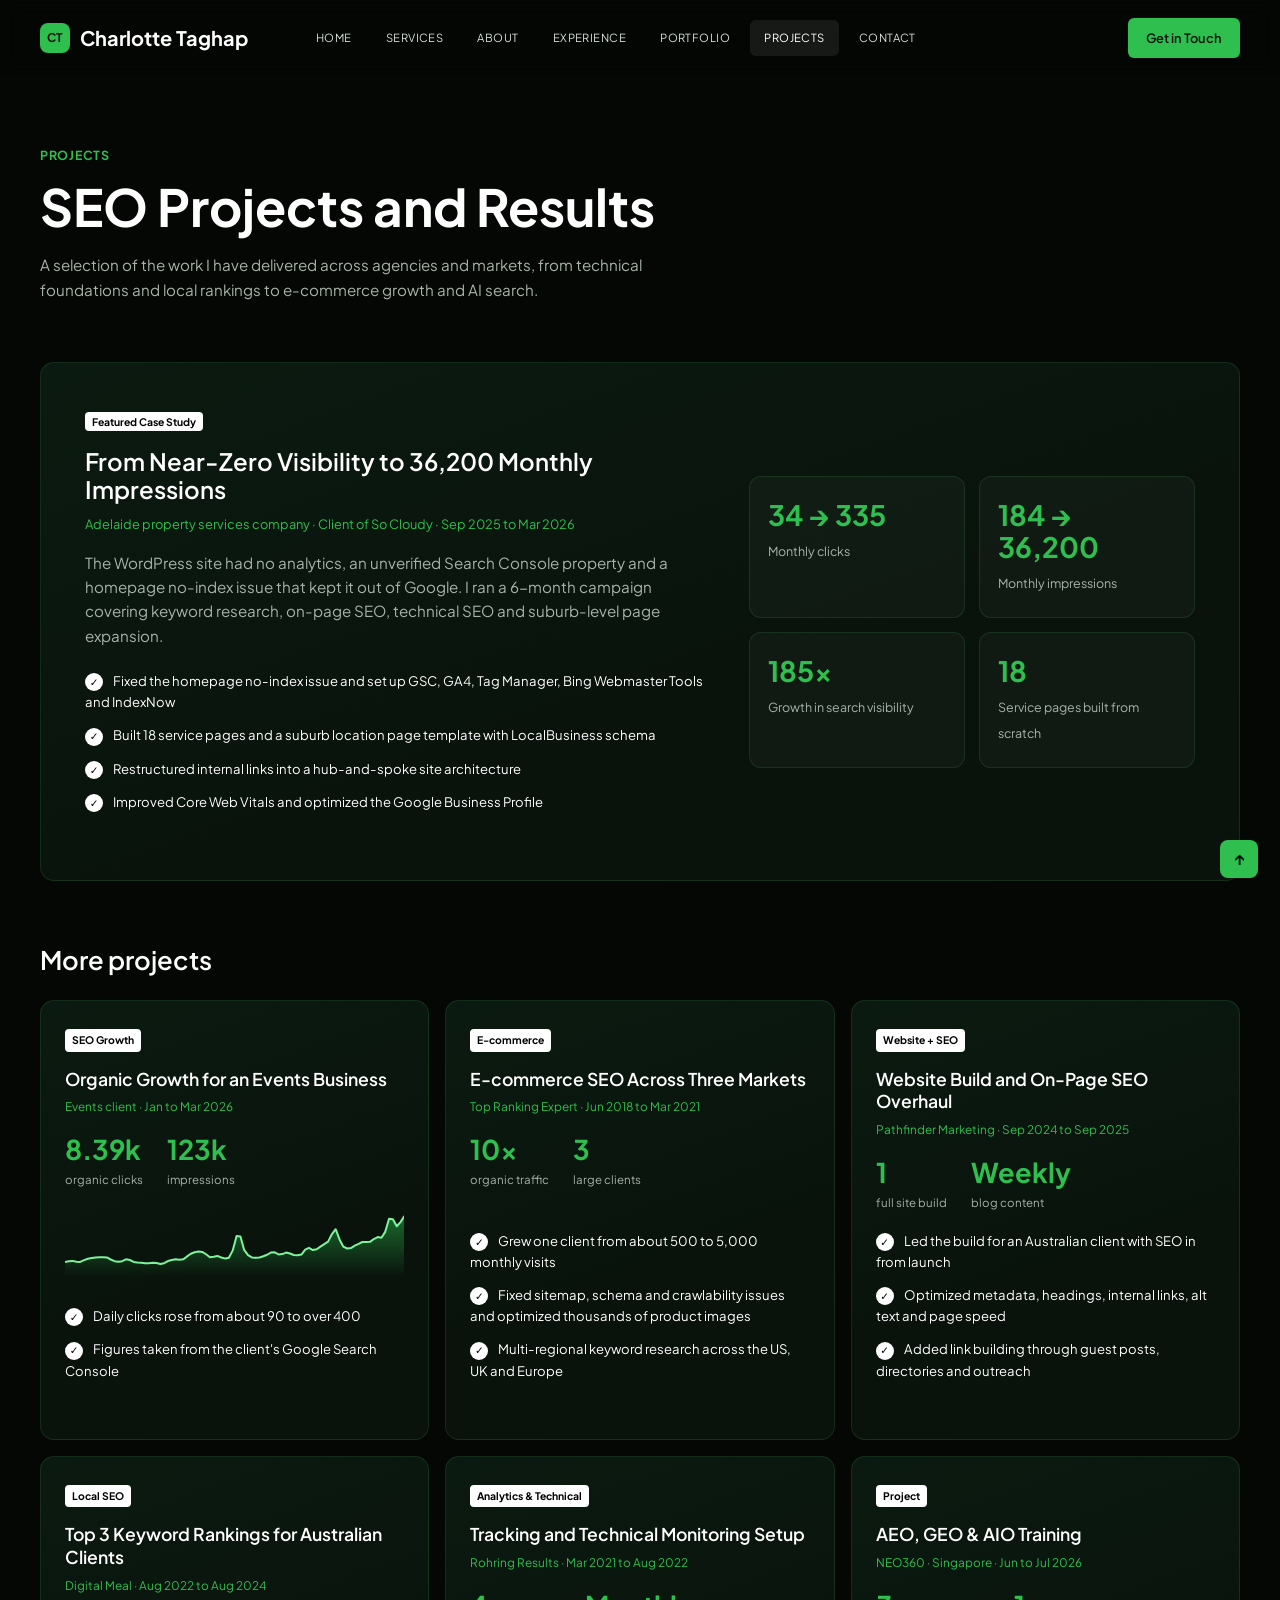
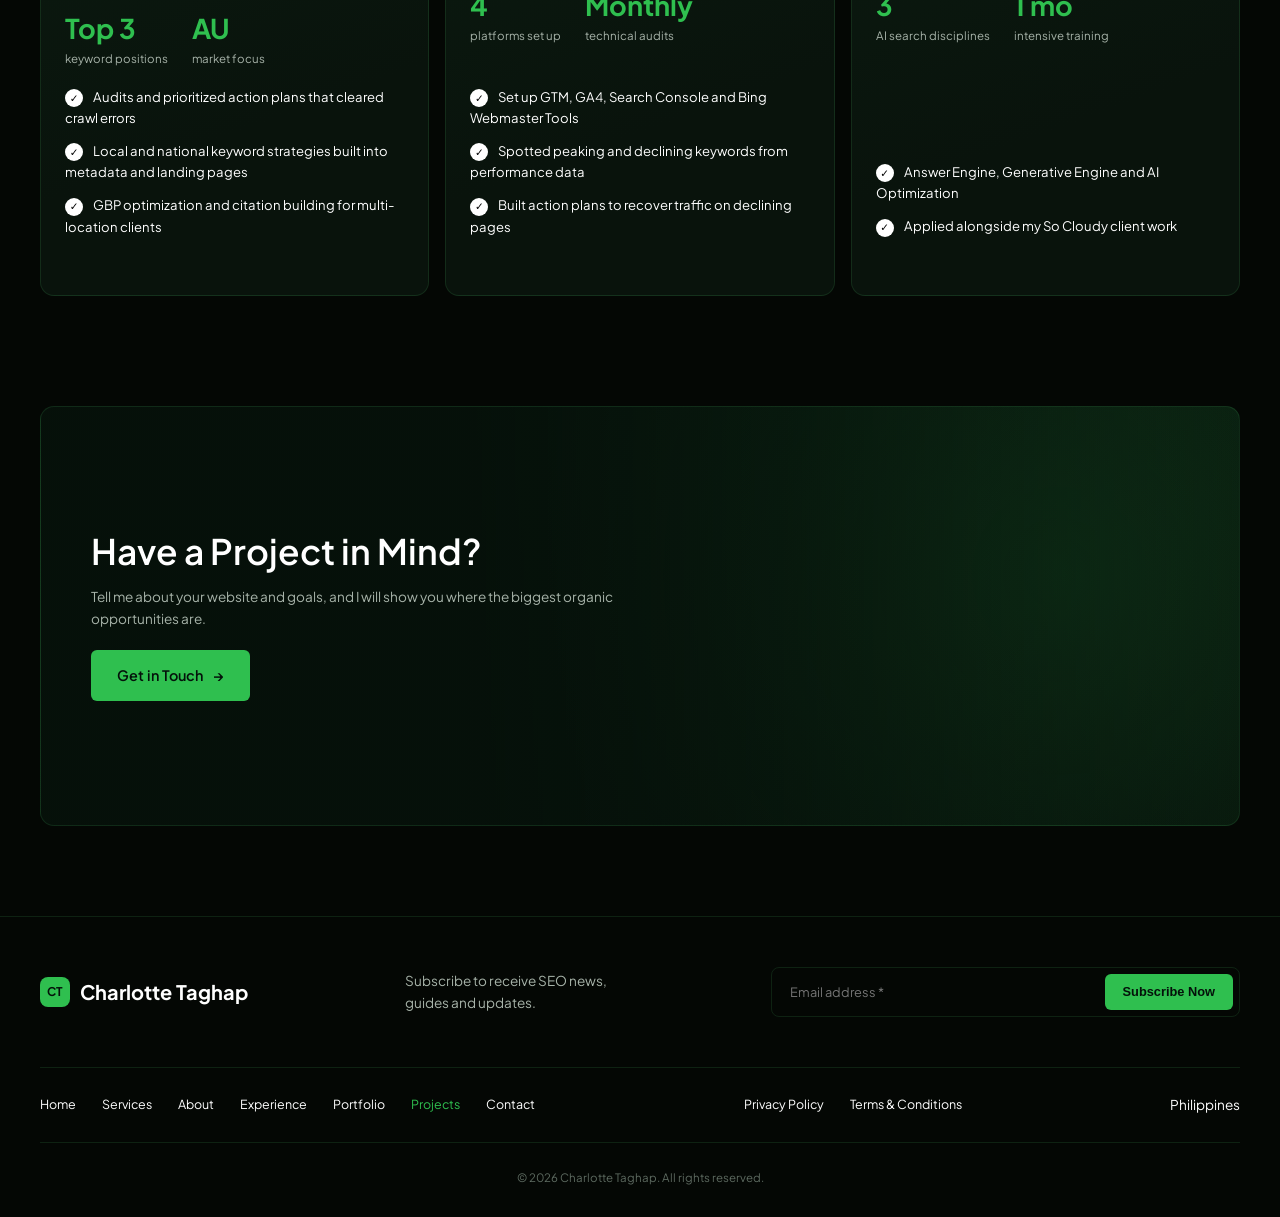
==== project/index.html @ ea3525e8 "Add Projects page and link it in the menu and footer Co-Authored-By: Claude Sonnet 5.5 <noreply@anth" ====
<!DOCTYPE html>
<html lang="en">
<head>
  <meta charset="UTF-8">
  <meta name="viewport" content="width=device-width, initial-scale=1">
  <title>Projects | Charlotte Taghap, Senior SEO Specialist</title>
  <meta name="description" content="SEO projects and results by Charlotte Taghap: organic growth, e-commerce SEO, local SEO, website builds and AI search optimization.">
  <link rel="preconnect" href="https://fonts.googleapis.com">
  <link rel="preconnect" href="https://fonts.gstatic.com" crossorigin>
  <link href="https://fonts.googleapis.com/css2?family=Plus+Jakarta+Sans:wght@400;500;600;700;800&display=swap" rel="stylesheet">
  <link rel="stylesheet" href="../style.css">
</head>
<body id="top">

  <!-- NAV -->
  <header class="nav">
    <div class="container nav__inner">
      <a href="../" class="logo"><span class="logo__mark">CT</span> Charlotte Taghap</a>
      <nav class="nav__links" id="navLinks">
        <a href="../">Home</a>
        <a href="../#services">Services</a>
        <a href="../#about">About</a>
        <a href="../#projects">Experience</a>
        <a href="../#portfolio">Portfolio</a>
        <a href="./" class="active">Projects</a>
        <a href="../#contact">Contact</a>
      </nav>
      <a href="mailto:charlottetaghap@gmail.com" class="btn btn--sm">Get in Touch</a>
      <button class="nav__toggle" id="navToggle" aria-label="Toggle menu">&#9776;</button>
    </div>
  </header>

  <main>
    <section class="page-hero">
      <div class="container">
        <span class="exp__eyebrow">Projects</span>
        <h1>SEO Projects and Results</h1>
        <p class="muted page-hero__intro">A selection of the work I have delivered across agencies and markets, from technical foundations and local rankings to e-commerce growth and AI search.</p>
      </div>
    </section>

    <section class="projects-page">
      <div class="container">
        <article class="card case">
          <div class="case__body">
            <span class="tag">Featured Case Study</span>
            <h3>From Near-Zero Visibility to 36,200 Monthly Impressions</h3>
            <p class="case__meta">Adelaide property services company &middot; Client of So Cloudy &middot; Sep 2025 to Mar 2026</p>
            <p class="muted">The WordPress site had no analytics, an unverified Search Console property and a homepage no-index issue that kept it out of Google. I ran a 6-month campaign covering keyword research, on-page SEO, technical SEO and suburb-level page expansion.</p>
            <ul class="checks">
              <li>Fixed the homepage no-index issue and set up GSC, GA4, Tag Manager, Bing Webmaster Tools and IndexNow</li>
              <li>Built 18 service pages and a suburb location page template with LocalBusiness schema</li>
              <li>Restructured internal links into a hub-and-spoke site architecture</li>
              <li>Improved Core Web Vitals and optimized the Google Business Profile</li>
            </ul>
          </div>
          <div class="case__stats">
            <div class="case__stat"><strong>34 &rarr; 335</strong><span>Monthly clicks</span></div>
            <div class="case__stat"><strong>184 &rarr; 36,200</strong><span>Monthly impressions</span></div>
            <div class="case__stat"><strong>185&times;</strong><span>Growth in search visibility</span></div>
            <div class="case__stat"><strong>18</strong><span>Service pages built from scratch</span></div>
          </div>
        </article>

        <h2 class="projects-page__h">More projects</h2>
        <div class="proj-grid">
          <article class="card proj">
            <span class="tag">SEO Growth</span>
            <h3>Organic Growth for an Events Business</h3>
            <p class="proj__meta">Events client &middot; Jan to Mar 2026</p>
            <div class="proj__metrics"><div><strong>8.39k</strong><span>organic clicks</span></div><div><strong>123k</strong><span>impressions</span></div></div>
            <svg class="proj__spark" viewBox="0 0 300 100" preserveAspectRatio="none" role="img" aria-label="Organic clicks trending up from about 90 to over 400 a day">
              <defs><linearGradient id="pFill" x1="0" y1="0" x2="0" y2="1"><stop offset="0" stop-color="#2fbf4f" stop-opacity="0.5"/><stop offset="1" stop-color="#2fbf4f" stop-opacity="0"/></linearGradient></defs>
              <polygon points="0,100 0.0,78.5 3.4,77.4 6.7,77.0 10.1,78.3 13.5,78.5 16.9,75.9 20.2,73.9 23.6,73.0 27.0,72.1 30.3,71.7 33.7,71.7 37.1,72.1 40.4,75.0 43.8,77.4 47.2,78.3 50.6,77.4 53.9,74.8 57.3,75.7 60.7,78.5 64.0,79.2 67.4,79.6 70.8,80.5 74.2,80.5 77.5,79.6 80.9,79.9 84.3,81.4 87.6,80.3 91.0,77.2 94.4,75.7 97.8,74.8 101.1,75.2 104.5,74.8 107.9,70.6 111.2,66.8 114.6,64.6 118.0,63.7 121.3,64.2 124.7,67.5 128.1,71.7 131.5,71.2 134.8,69.9 138.2,72.1 141.6,73.7 144.9,72.4 148.3,62.0 151.7,41.4 155.1,42.1 158.4,61.3 161.8,68.8 165.2,72.1 168.5,72.6 171.9,72.1 175.3,70.4 178.7,68.2 182.0,65.1 185.4,64.8 188.8,67.7 192.1,67.3 195.5,65.1 198.9,66.4 202.2,68.6 205.6,69.0 209.0,67.9 212.4,60.9 215.7,58.4 219.1,61.5 222.5,60.4 225.8,56.7 229.2,53.1 232.6,49.4 236.0,38.6 239.3,31.7 242.7,46.3 246.1,56.7 249.4,59.3 252.8,58.7 256.2,55.3 259.6,52.7 262.9,50.0 266.3,50.0 269.7,49.8 273.0,45.8 276.4,43.0 279.8,43.9 283.1,35.5 286.5,16.9 289.9,17.4 293.3,27.5 296.6,21.6 300.0,12.9 300,100" fill="url(#pFill)"/><polyline points="0.0,78.5 3.4,77.4 6.7,77.0 10.1,78.3 13.5,78.5 16.9,75.9 20.2,73.9 23.6,73.0 27.0,72.1 30.3,71.7 33.7,71.7 37.1,72.1 40.4,75.0 43.8,77.4 47.2,78.3 50.6,77.4 53.9,74.8 57.3,75.7 60.7,78.5 64.0,79.2 67.4,79.6 70.8,80.5 74.2,80.5 77.5,79.6 80.9,79.9 84.3,81.4 87.6,80.3 91.0,77.2 94.4,75.7 97.8,74.8 101.1,75.2 104.5,74.8 107.9,70.6 111.2,66.8 114.6,64.6 118.0,63.7 121.3,64.2 124.7,67.5 128.1,71.7 131.5,71.2 134.8,69.9 138.2,72.1 141.6,73.7 144.9,72.4 148.3,62.0 151.7,41.4 155.1,42.1 158.4,61.3 161.8,68.8 165.2,72.1 168.5,72.6 171.9,72.1 175.3,70.4 178.7,68.2 182.0,65.1 185.4,64.8 188.8,67.7 192.1,67.3 195.5,65.1 198.9,66.4 202.2,68.6 205.6,69.0 209.0,67.9 212.4,60.9 215.7,58.4 219.1,61.5 222.5,60.4 225.8,56.7 229.2,53.1 232.6,49.4 236.0,38.6 239.3,31.7 242.7,46.3 246.1,56.7 249.4,59.3 252.8,58.7 256.2,55.3 259.6,52.7 262.9,50.0 266.3,50.0 269.7,49.8 273.0,45.8 276.4,43.0 279.8,43.9 283.1,35.5 286.5,16.9 289.9,17.4 293.3,27.5 296.6,21.6 300.0,12.9" fill="none" stroke="#7CF29A" stroke-width="2" stroke-linejoin="round" vector-effect="non-scaling-stroke"/>
            </svg>
            <ul class="checks"><li>Daily clicks rose from about 90 to over 400</li><li>Figures taken from the client's Google Search Console</li></ul>
          </article>
          <article class="card proj">
            <span class="tag">E-commerce</span>
            <h3>E-commerce SEO Across Three Markets</h3>
            <p class="proj__meta">Top Ranking Expert &middot; Jun 2018 to Mar 2021</p>
            <div class="proj__metrics"><div><strong>10x</strong><span>organic traffic</span></div><div><strong>3</strong><span>large clients</span></div></div>
            
            <ul class="checks"><li>Grew one client from about 500 to 5,000 monthly visits</li><li>Fixed sitemap, schema and crawlability issues and optimized thousands of product images</li><li>Multi-regional keyword research across the US, UK and Europe</li></ul>
          </article>
          <article class="card proj">
            <span class="tag">Website + SEO</span>
            <h3>Website Build and On-Page SEO Overhaul</h3>
            <p class="proj__meta">Pathfinder Marketing &middot; Sep 2024 to Sep 2025</p>
            <div class="proj__metrics"><div><strong>1</strong><span>full site build</span></div><div><strong>Weekly</strong><span>blog content</span></div></div>
            
            <ul class="checks"><li>Led the build for an Australian client with SEO in from launch</li><li>Optimized metadata, headings, internal links, alt text and page speed</li><li>Added link building through guest posts, directories and outreach</li></ul>
          </article>
          <article class="card proj">
            <span class="tag">Local SEO</span>
            <h3>Top 3 Keyword Rankings for Australian Clients</h3>
            <p class="proj__meta">Digital Meal &middot; Aug 2022 to Aug 2024</p>
            <div class="proj__metrics"><div><strong>Top 3</strong><span>keyword positions</span></div><div><strong>AU</strong><span>market focus</span></div></div>
            
            <ul class="checks"><li>Audits and prioritized action plans that cleared crawl errors</li><li>Local and national keyword strategies built into metadata and landing pages</li><li>GBP optimization and citation building for multi-location clients</li></ul>
          </article>
          <article class="card proj">
            <span class="tag">Analytics &amp; Technical</span>
            <h3>Tracking and Technical Monitoring Setup</h3>
            <p class="proj__meta">Rohring Results &middot; Mar 2021 to Aug 2022</p>
            <div class="proj__metrics"><div><strong>4</strong><span>platforms set up</span></div><div><strong>Monthly</strong><span>technical audits</span></div></div>
            
            <ul class="checks"><li>Set up GTM, GA4, Search Console and Bing Webmaster Tools</li><li>Spotted peaking and declining keywords from performance data</li><li>Built action plans to recover traffic on declining pages</li></ul>
          </article>
          <article class="card proj">
            <span class="tag">Project</span>
            <h3>AEO, GEO &amp; AIO Training</h3>
            <p class="proj__meta">NEO360 &middot; Singapore &middot; Jun to Jul 2026</p>
            <div class="proj__metrics"><div><strong>3</strong><span>AI search disciplines</span></div><div><strong>1 mo</strong><span>intensive training</span></div></div>
            
            <ul class="checks"><li>Answer Engine, Generative Engine and AI Optimization</li><li>Applied alongside my So Cloudy client work</li></ul>
          </article>
        </div>
      </div>
    </section>

    <section class="cta" id="contact">
      <div class="container">
        <div class="card cta__box">
          <div class="cta__text">
            <h2>Have a Project in Mind?</h2>
            <p>Tell me about your website and goals, and I will show you where the biggest organic opportunities are.</p>
            <a href="mailto:charlottetaghap@gmail.com" class="btn">Get in Touch <span>&rarr;</span></a>
          </div>
        </div>
      </div>
    </section>
  </main>

  <!-- FOOTER -->
  <footer class="footer">
    <div class="container">
      <div class="footer__top">
        <a href="../" class="logo"><span class="logo__mark">CT</span> Charlotte Taghap</a>
        <p class="muted small">Subscribe to receive SEO news, guides and updates.</p>
        <form class="subscribe" onsubmit="return false;">
          <input type="email" placeholder="Email address *" aria-label="Email address">
          <button class="btn btn--sm" type="submit">Subscribe Now</button>
        </form>
      </div>
      <div class="footer__mid">
        <nav>
          <a href="../">Home</a>
          <a href="../#services">Services</a>
          <a href="../#about">About</a>
          <a href="../#projects">Experience</a>
          <a href="../#portfolio">Portfolio</a>
          <a href="./" class="active">Projects</a>
          <a href="../#contact">Contact</a>
        </nav>
        <nav>
          <a href="#">Privacy Policy</a>
          <a href="#">Terms &amp; Conditions</a>
        </nav>
        <span class="small">Philippines</span>
      </div>
      <p class="copy">&copy; 2026 Charlotte Taghap. All rights reserved.</p>
    </div>
  </footer>

  <a href="#top" class="totop" aria-label="Back to top">&uarr;</a>

  <script>
    document.getElementById('navToggle').addEventListener('click', function () {
      document.getElementById('navLinks').classList.toggle('open');
    });
  </script>
</body>
</html>
---- style.css ----
/* ---------- Variables & Reset ---------- */
:root {
  --bg: #040704;
  --bg-2: #07100a;
  --card: #09130c;
  --border: rgba(80, 200, 110, 0.14);
  --green: #2fbf4f;
  --green-2: #1f8f3a;
  --text: #ffffff;
  --muted: #a7b3a9;
  --radius: 14px;
}

* { box-sizing: border-box; margin: 0; padding: 0; }
html { scroll-behavior: smooth; }
body {
  font-family: "Plus Jakarta Sans", system-ui, -apple-system, sans-serif;
  background: var(--bg);
  color: var(--text);
  line-height: 1.6;
  -webkit-font-smoothing: antialiased;
}
img { max-width: 100%; display: block; }
a { color: inherit; text-decoration: none; }
ul { list-style: none; }

.container { width: min(1200px, 100% - 48px); margin-inline: auto; }
.muted { color: var(--muted); font-size: 0.95rem; }
.small { font-size: 0.85rem; }

h1, h2, h3, h4 { line-height: 1.2; font-weight: 600; }
h1 { font-size: clamp(2.2rem, 5vw, 3.6rem); font-weight: 700; }
h2 { font-size: clamp(1.6rem, 3vw, 2.2rem); }

section { padding: 90px 0; }

/* ---------- Buttons & links ---------- */
.btn {
  display: inline-flex; align-items: center; gap: 10px;
  background: var(--green); color: #04110a;
  padding: 14px 26px; border-radius: 6px;
  font-weight: 600; font-size: 0.9rem;
  border: 0; cursor: pointer;
  transition: background 0.2s, transform 0.2s;
}
.btn:hover { background: #3fd562; transform: translateY(-2px); }
.btn--sm { padding: 10px 18px; font-size: 0.8rem; }
.link { font-size: 0.9rem; display: inline-flex; gap: 8px; }
.link:hover { color: var(--green); }
.more { color: var(--green); font-size: 0.8rem; font-weight: 500; display: inline-block; margin-top: 14px; }
.more:hover { text-decoration: underline; }

/* ---------- Cards ---------- */
.card {
  background: linear-gradient(160deg, #0b1a10 0%, var(--card) 60%);
  border: 1px solid var(--border);
  border-radius: var(--radius);
  position: relative;
  overflow: hidden;
}
.icon {
  width: 40px; height: 40px; border-radius: 50%;
  background: var(--green); color: #04110a;
  display: grid; place-items: center; font-size: 1rem;
  margin-bottom: 22px;
}

/* ---------- Nav ---------- */
.nav {
  position: sticky; top: 0; z-index: 50;
  background: rgba(4, 7, 4, 0.85);
  backdrop-filter: blur(10px);
}
.nav__inner { display: flex; align-items: center; justify-content: space-between; height: 76px; gap: 24px; }
.logo { display: flex; align-items: center; gap: 10px; font-weight: 700; font-size: 1.25rem; }
.logo__mark {
  background: var(--green); color: #04110a; width: 30px; height: 30px;
  display: grid; place-items: center; border-radius: 8px; font-size: 0.75rem; font-weight: 700;
}
.nav__links { display: flex; gap: 6px; margin-right: auto; margin-left: 30px; }
.nav__links a {
  font-size: 0.7rem; text-transform: uppercase; letter-spacing: 0.04em;
  padding: 9px 14px; border-radius: 6px; color: #d7ded8;
}
.nav__links a:hover, .nav__links a.active { background: rgba(255, 255, 255, 0.08); color: #fff; }
.nav__toggle { display: none; background: none; border: 0; color: #fff; font-size: 1.6rem; cursor: pointer; }

/* ---------- Hero ---------- */
.hero {
  padding: 70px 0 90px;
  background:
    radial-gradient(ellipse at 20% 0%, rgba(47, 191, 79, 0.18), transparent 55%),
    linear-gradient(180deg, #07130b 0%, var(--bg) 100%);
}
.hero__grid { display: grid; grid-template-columns: 1.1fr 1fr; gap: 50px; align-items: center; }
.hero__text p { color: #cdd6cf; margin: 26px 0 30px; max-width: 520px; }
.hero__actions { display: flex; align-items: center; gap: 30px; flex-wrap: wrap; }
.trusted { display: flex; align-items: center; gap: 14px; margin-top: 50px; font-size: 0.7rem; }
.stars { color: var(--green); }
.stars b { color: #fff; font-weight: 500; }

.avatars { display: flex; }
.avatars i {
  width: 30px; height: 30px; border-radius: 50%;
  background: linear-gradient(135deg, #4ade80, #166534);
  border: 2px solid var(--bg); margin-left: -8px;
}
.avatars i:first-child { margin-left: 0; }
.avatars i:nth-child(2) { background: linear-gradient(135deg, #fcd34d, #92400e); }
.avatars i:nth-child(3) { background: linear-gradient(135deg, #93c5fd, #1e3a8a); }
.avatars i:nth-child(4) { background: linear-gradient(135deg, #f9a8d4, #831843); }

.hero__cards { display: grid; grid-template-columns: 1fr 1fr; gap: 14px; }
.hero__card { padding: 30px 24px; text-align: center; }
.hero__card h3 { font-size: 2.2rem; }
.hero__card p { font-size: 0.78rem; color: #d7ded8; }
.hero__card--tall { min-height: 440px; }
/* hero imagery */
/* full-bleed photo card */
.hero__card--tall { padding: 0 24px 28px; display: flex; flex-direction: column; justify-content: flex-end; }
.hero__me { position: absolute; inset: 0; width: 100%; height: 100%; object-fit: cover; object-position: 50% 0; border: 0; border-radius: 0; }
.hero__card--tall::after { content: ""; position: absolute; inset: 0; background: linear-gradient(to top, rgba(4, 7, 4, 0.94) 0%, rgba(4, 7, 4, 0.72) 26%, rgba(4, 7, 4, 0) 52%); pointer-events: none; }
.hero__card--tall h3, .hero__card--tall p { position: relative; z-index: 2; }
.hero__card--tall h3 { text-shadow: 0 2px 12px rgba(0, 0, 0, 0.5); }
/* Search Console stat panel */
.hero__photo { display: flex; flex-direction: column; padding: 22px 22px 18px; background: linear-gradient(160deg, #1b5c30, #0a2413); }
.hero__photo-label { font-size: 0.72rem; color: #cfe8d5; letter-spacing: 0.02em; }
.gsc__nums { display: flex; gap: 28px; margin: 14px 0 0; }
.gsc__nums strong { display: block; font-size: 2rem; line-height: 1.05; }
.gsc__nums span { font-size: 0.72rem; color: #cfe8d5; }
.gsc__chart { flex: 1; width: 100%; min-height: 90px; margin-top: 10px; }
.gsc__axis { display: flex; justify-content: space-between; font-size: 0.68rem; color: #a9c9b1; margin-top: 6px; }
.hero__card--small { overflow: hidden; }
.hero__card--small > h3, .hero__card--small > p { position: relative; z-index: 1; }
.markets-map { position: absolute; inset: 0; width: 100%; height: 100%; object-fit: contain; opacity: 0.6; }
.hero__col { display: flex; flex-direction: column; gap: 14px; }
.hero__photo {
  flex: 1; min-height: 240px;
}
.hero__card--small { padding: 26px 20px; }
.pill {
  grid-column: 1; margin-top: -4px; text-align: center;
  padding: 14px; font-size: 0.8rem; border-radius: 10px;
  grid-row: 2;
}

/* ---------- Logos ---------- */
.logos { padding: 36px 0; border-block: 1px solid var(--border); background: var(--bg); }
.marquee {
  overflow: hidden;
  -webkit-mask-image: linear-gradient(90deg, transparent, #000 8%, #000 92%, transparent);
  mask-image: linear-gradient(90deg, transparent, #000 8%, #000 92%, transparent);
}
.marquee__track { display: flex; width: max-content; animation: marquee-left 35s linear infinite; }
.marquee:hover .marquee__track { animation-play-state: paused; }
.marquee__group { display: flex; flex-shrink: 0; }
.marquee__group li {
  display: grid; place-items: center;
  width: 190px; height: 76px; margin-right: 28px; padding: 14px 20px;
  background: #fff; border-radius: 12px;
  overflow: hidden;
}
.marquee__group img { display: block; max-width: 150px; max-height: 46px; width: auto; height: auto; object-fit: contain; }
@keyframes marquee-left { from { transform: translateX(0); } to { transform: translateX(-50%); } }
@media (prefers-reduced-motion: reduce) {
  .marquee__track { animation: none; }
  .marquee { overflow-x: auto; }
}

/* ---------- Stats ---------- */
.stats { padding: 80px 0 70px; }
.stats__grid { display: grid; grid-template-columns: 1.2fr 1fr 1fr 1fr; gap: 30px; align-items: center; padding-bottom: 70px; border-bottom: 1px solid var(--border); }
.stats__grid h2 { font-size: 1.6rem; max-width: 280px; }
.stat strong { display: block; font-size: clamp(2.4rem, 4.5vw, 3.8rem); color: var(--green); font-weight: 700; line-height: 1.1; }
.stat span { font-size: 0.85rem; }

/* ---------- Features ---------- */
.features { padding-top: 40px; }
.features__grid { display: grid; grid-template-columns: 1.6fr 1fr; gap: 24px; }
.features__grid h2 { max-width: 420px; margin-bottom: 16px; }
.features__grid > div > .muted { max-width: 460px; }
.mini-cards { display: grid; grid-template-columns: repeat(3, 1fr); gap: 16px; margin-top: 40px; }
.mini { padding: 24px 20px; }
.mini h4 { font-size: 0.9rem; margin-bottom: 8px; max-width: 110px; }
.mini p { font-size: 0.75rem; color: var(--muted); }
.feature-big { padding: 40px 30px; text-align: center; display: flex; flex-direction: column; align-items: center; justify-content: flex-end; }
.feature-big .blob {
  position: absolute; top: -30px; left: 50%; translate: -50% 0;
  width: 240px; height: 240px; border-radius: 50%;
  background: radial-gradient(circle at 35% 30%, #5fe080, #1f8f3a 45%, #0a2a14 80%);
  filter: blur(1px);
}
.feature-big h3 { font-size: 1.1rem; font-weight: 500; margin: 240px 0 12px; position: relative; }
.feature-big p { font-size: 0.78rem; color: var(--muted); margin-bottom: 22px; position: relative; }

/* ---------- Services bento ---------- */
.services {
  background: linear-gradient(180deg, rgba(47, 191, 79, 0.08), transparent 30%);
  border-top: 1px solid var(--border);
}
.section-head { display: grid; grid-template-columns: 1fr 1.6fr; gap: 40px; align-items: center; margin-bottom: 40px; }
.section-head .muted { font-size: 0.8rem; }

.scope-grid { display: grid; grid-template-columns: repeat(4, 1fr); gap: 16px; }
.scope { padding: 26px 22px; display: flex; flex-direction: column; }
.scope__num { color: var(--green); font-size: 0.75rem; font-weight: 700; letter-spacing: 0.08em; margin-bottom: 18px; }
.scope h4 { font-size: 1rem; line-height: 1.3; margin-bottom: 10px; }
.scope p { font-size: 0.8rem; color: var(--muted); line-height: 1.6; margin-bottom: 18px; }
.chips { display: flex; flex-wrap: wrap; gap: 6px; margin-top: auto; }
.chips span { font-size: 0.66rem; padding: 4px 10px; border: 1px solid var(--border); border-radius: 999px; color: #d7ded8; }
.process { margin-top: 56px; }
.process h3 { font-size: 1.2rem; margin-bottom: 24px; }
.process__list { list-style: none; display: grid; grid-template-columns: repeat(5, 1fr); gap: 16px; position: relative; }
.process__list::before { content: ""; position: absolute; top: 17px; left: 17px; right: calc(20% - 17px); height: 2px; background: var(--green-2); opacity: 0.45; }
.process__list li { position: relative; }
.process__list li > span { width: 36px; height: 36px; border-radius: 50%; background: var(--bg); border: 2px solid var(--green); color: var(--green); display: grid; place-items: center; font-weight: 700; font-size: 0.85rem; position: relative; margin-bottom: 14px; }
.process__list h5 { font-size: 0.9rem; margin-bottom: 6px; }
.process__list p { font-size: 0.76rem; color: var(--muted); line-height: 1.55; padding-right: 8px; }
.services__cta { display: flex; justify-content: center; margin-top: 48px; }
.tag {
  background: #fff; color: #000; font-size: 0.65rem; font-weight: 700;
  padding: 3px 7px; border-radius: 4px; width: fit-content; margin-bottom: 16px; position: relative;
}

/* ---------- Showcase ---------- */
.exp { border-top: 1px solid var(--border); }
.exp__eyebrow { display: block; color: var(--green); font-size: 0.78rem; font-weight: 700; letter-spacing: 0.06em; text-transform: uppercase; margin-bottom: 10px; }
.exp h2 { max-width: 640px; margin-bottom: 18px; }
.exp__intro { max-width: 760px; margin-bottom: 52px; }
.exp__grid { display: grid; grid-template-columns: 1fr 1fr 0.9fr; gap: 40px; align-items: start; }
.tl { list-style: none; position: relative; }
.tl::before { content: ""; position: absolute; left: 25px; top: 26px; bottom: 60px; width: 2px; background: var(--green-2); opacity: 0.55; }
.tl__item { position: relative; display: grid; grid-template-columns: 52px 1fr; gap: 16px; margin-bottom: 38px; }
.tl__icon { width: 52px; height: 52px; border-radius: 50%; border: 2px solid var(--green); background: var(--bg); display: grid; place-items: center; position: relative; z-index: 1; }
.tl__icon svg { width: 22px; height: 22px; fill: none; stroke: var(--green); stroke-width: 1.6; stroke-linecap: round; stroke-linejoin: round; }
.tl__date { display: block; color: var(--green); font-size: 0.72rem; font-weight: 700; letter-spacing: 0.04em; text-transform: uppercase; margin-bottom: 4px; }
.tl__tag { font-style: normal; margin-left: 8px; padding: 2px 8px; border: 1px solid var(--green); border-radius: 999px; font-size: 0.62rem; }
.tl__item h4 { font-size: 1rem; line-height: 1.3; margin-bottom: 4px; }
.tl__co { display: block; font-size: 0.78rem; color: #d7ded8; margin-bottom: 8px; }
.tl__item p { font-size: 0.82rem; color: var(--muted); line-height: 1.6; }
.skills { text-align: center; }
.ring { position: relative; width: 240px; height: 240px; margin: 0 auto 28px; }
.ring svg { width: 100%; height: 100%; transform: rotate(-90deg); }
.r { fill: none; stroke-width: 6; }
.r--bg { stroke: rgba(255, 255, 255, 0.07); }
.r--1 { stroke: #2fbf4f; } .r--2 { stroke: #e3b83a; } .r--3 { stroke: #8fd9a0; } .r--4 { stroke: #ffffff; }
.ring__label { position: absolute; inset: 0; display: grid; place-content: center; }
.ring__label strong { font-size: 2.6rem; line-height: 1; }
.ring__label span { font-size: 0.75rem; color: var(--muted); }
.legend { list-style: none; display: inline-grid; gap: 12px; text-align: left; }
.legend li { font-size: 0.85rem; font-weight: 700; letter-spacing: 0.03em; text-transform: uppercase; display: flex; align-items: center; gap: 12px; }
.legend li::before { content: ""; width: 14px; height: 14px; border: 2px solid currentColor; border-radius: 3px; background: radial-gradient(currentColor 38%, transparent 40%); }
.l1 { color: #2fbf4f; } .l2 { color: #e3b83a; } .l3 { color: #8fd9a0; } .l4 { color: #fff; }

/* ---------- Four cards ---------- */
.four { border-top: 1px solid var(--border); padding-top: 80px; }
.four__grid { display: grid; grid-template-columns: repeat(4, 1fr); gap: 16px; }
.tall { padding: 28px 24px; }
.tall h4 { font-size: 0.95rem; margin-bottom: 12px; }
.tall p { font-size: 0.78rem; color: var(--muted); }

/* ---------- Portfolio ---------- */
.portfolio { border-top: 1px solid var(--border); }
.case { display: grid; grid-template-columns: 1.4fr 1fr; gap: 40px; padding: 44px; }
.case__cta { margin-top: 8px; }
.case__body h3 { font-size: 1.5rem; margin: 14px 0 10px; }
.case__meta { font-size: 0.8rem; color: var(--green); margin-bottom: 16px; }
.case__body .muted { margin-bottom: 22px; }
.case .checks { margin-bottom: 24px; }
.case__stats { display: grid; grid-template-columns: 1fr 1fr; gap: 14px; align-content: center; }
.case__stat { background: rgba(255, 255, 255, 0.03); border: 1px solid var(--border); border-radius: 12px; padding: 22px 18px; }
.case__stat strong { display: block; color: var(--green); font-size: clamp(1.3rem, 2.2vw, 1.8rem); line-height: 1.15; margin-bottom: 6px; }
.case__stat span { font-size: 0.78rem; color: var(--muted); }
@media (max-width: 640px) { .case { padding: 24px; gap: 28px; } .case__stat { padding: 16px 14px; } }

/* ---------- Projects page ---------- */
.page-hero { padding: 70px 0 30px; }
.page-hero h1 { font-size: clamp(2rem, 4.5vw, 3.2rem); margin-bottom: 16px; }
.page-hero__intro { max-width: 640px; }
.projects-page { padding-top: 30px; }
.projects-page__h { margin: 64px 0 24px; font-size: 1.6rem; }
.proj-grid { display: grid; grid-template-columns: repeat(3, 1fr); gap: 16px; }
.proj { padding: 28px 24px; display: flex; flex-direction: column; }
.proj h3 { font-size: 1.1rem; line-height: 1.3; margin-bottom: 8px; }
.proj__meta { font-size: 0.74rem; color: var(--green); margin-bottom: 18px; }
.proj__metrics { display: flex; gap: 24px; margin-bottom: 16px; }
.proj__metrics strong { display: block; font-size: 1.7rem; color: var(--green); line-height: 1.1; }
.proj__metrics span { font-size: 0.72rem; color: var(--muted); }
.proj__spark { width: 100%; height: 70px; margin-bottom: 16px; }
.proj .checks { margin-top: auto; }

/* ---------- CTA ---------- */
.cta { padding-top: 20px; }
.cta__box {
  padding: 70px 50px; min-height: 420px; display: flex; align-items: center;
  background:
    linear-gradient(90deg, rgba(5, 15, 9, 0.95) 35%, rgba(5, 15, 9, 0.3) 100%),
    radial-gradient(circle at 85% 40%, #2fbf4f33, transparent 50%),
    linear-gradient(135deg, #0d2e18, #07100a);
}
.cta__text { max-width: 540px; }
.cta__text h2 { margin-bottom: 14px; }
.cta__text > p { color: var(--muted); font-size: 0.85rem; margin-bottom: 20px; }
.checks { display: grid; gap: 12px; margin-bottom: 30px; font-size: 0.82rem; }
.checks li::before {
  content: "\2713"; display: inline-grid; place-items: center;
  width: 18px; height: 18px; border-radius: 50%; background: #fff; color: #000;
  font-size: 0.65rem; font-weight: 700; margin-right: 10px;
}

/* ---------- Footer ---------- */
.footer { border-top: 1px solid var(--border); padding: 50px 0 30px; }
.footer__top { display: grid; grid-template-columns: 1fr 1fr 1.4fr; gap: 30px; align-items: center; padding-bottom: 50px; }
.footer__top .muted { max-width: 220px; }
.subscribe { display: flex; gap: 10px; border: 1px solid var(--border); border-radius: 8px; padding: 6px; }
.subscribe input {
  flex: 1; background: transparent; border: 0; color: #fff; padding: 8px 12px; font: inherit; font-size: 0.8rem; outline: none;
}
.footer__mid {
  display: flex; justify-content: space-between; align-items: center; flex-wrap: wrap; gap: 20px;
  padding: 26px 0; border-top: 1px solid var(--border); border-bottom: 1px solid var(--border);
  font-size: 0.78rem;
}
.footer__mid nav { display: flex; gap: 26px; }
.footer__mid a:hover, .footer__mid a.active { color: var(--green); }
.copy { text-align: center; color: #5d6a60; font-size: 0.72rem; margin-top: 26px; }

.totop {
  position: fixed; right: 22px; bottom: 22px; width: 38px; height: 38px; border-radius: 8px;
  background: var(--green); color: #04110a; display: grid; place-items: center; font-weight: 700; z-index: 40;
}

/* ---------- Responsive ---------- */
@media (max-width: 1000px) {
  .hero__grid, .features__grid, .section-head, .case, .exp__grid { grid-template-columns: 1fr; }
  .stats__grid { grid-template-columns: 1fr 1fr; }
  .four__grid, .scope-grid, .proj-grid { grid-template-columns: 1fr 1fr; }
  .process__list { grid-template-columns: 1fr 1fr; }
  .footer__top { grid-template-columns: 1fr; }
}

@media (max-width: 760px) {
  section { padding: 60px 0; }
  .nav__toggle { display: block; }
  .nav .btn { display: none; }
  .nav__links {
    display: none; position: absolute; top: 76px; left: 0; right: 0;
    flex-direction: column; background: var(--bg-2); padding: 16px 24px; margin: 0;
    border-bottom: 1px solid var(--border);
  }
  .nav__links.open { display: flex; }
  .mini-cards, .four__grid, .scope-grid, .process__list, .proj-grid { grid-template-columns: 1fr; }
  .process__list::before { display: none; }
  .hero__cards { grid-template-columns: 1fr; }
  .hero__card--tall { min-height: 440px; }
  .pill { grid-row: auto; }
  .cta__box { padding: 40px 24px; }
  .footer__mid, .footer__mid nav { flex-direction: column; align-items: flex-start; }
  .logos__row { justify-content: center; }
}
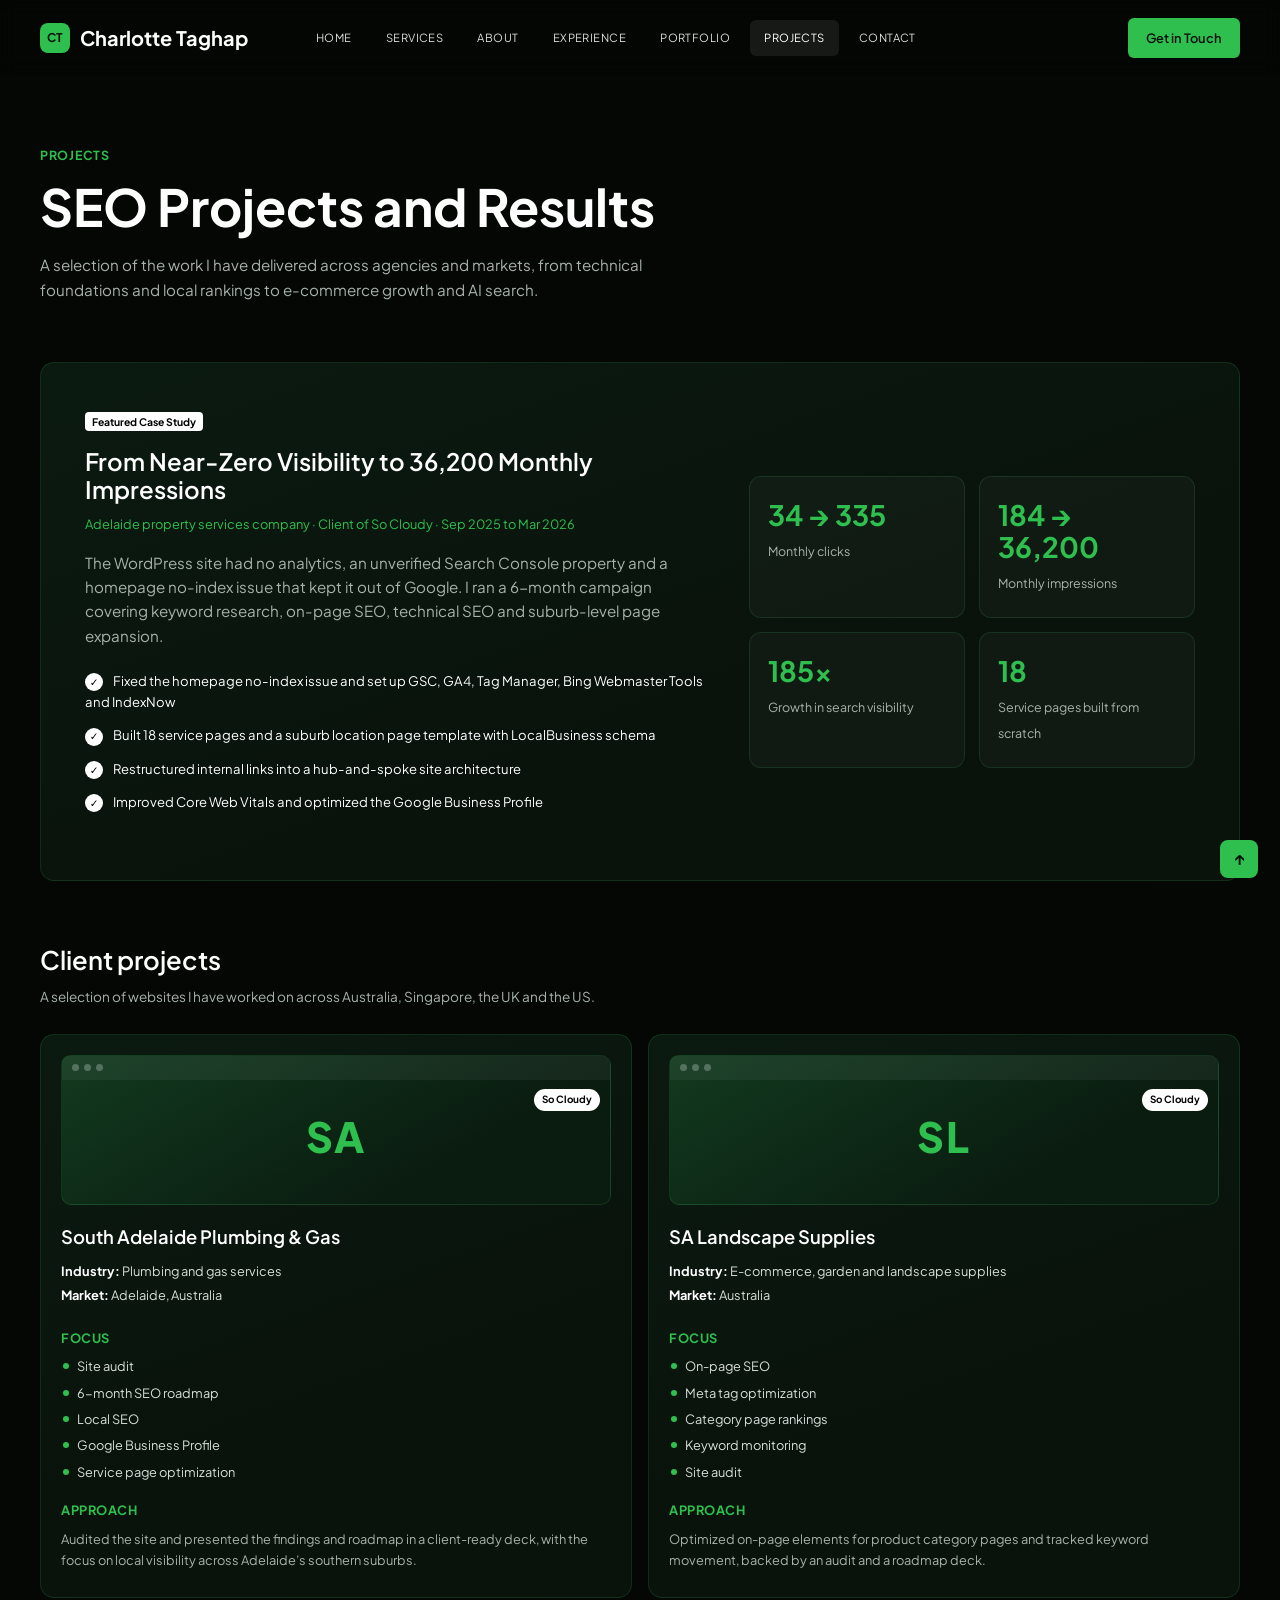
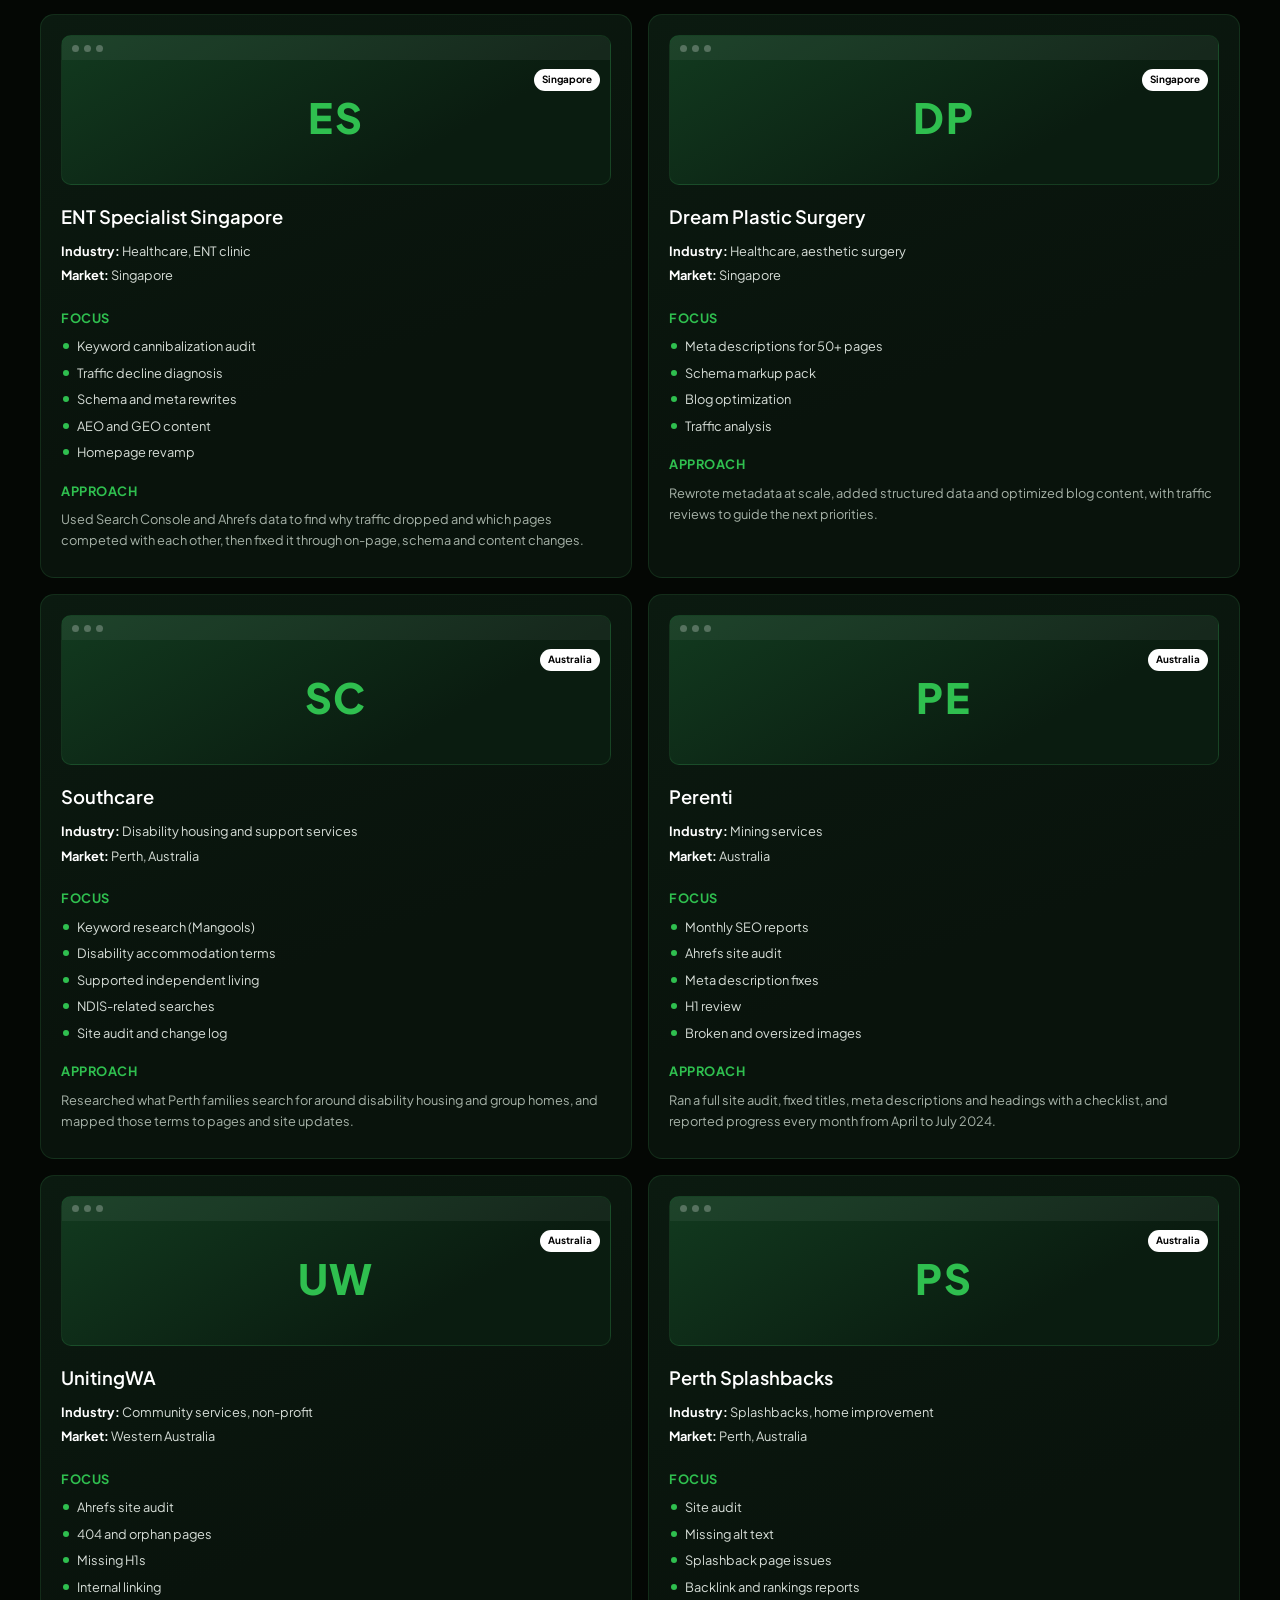
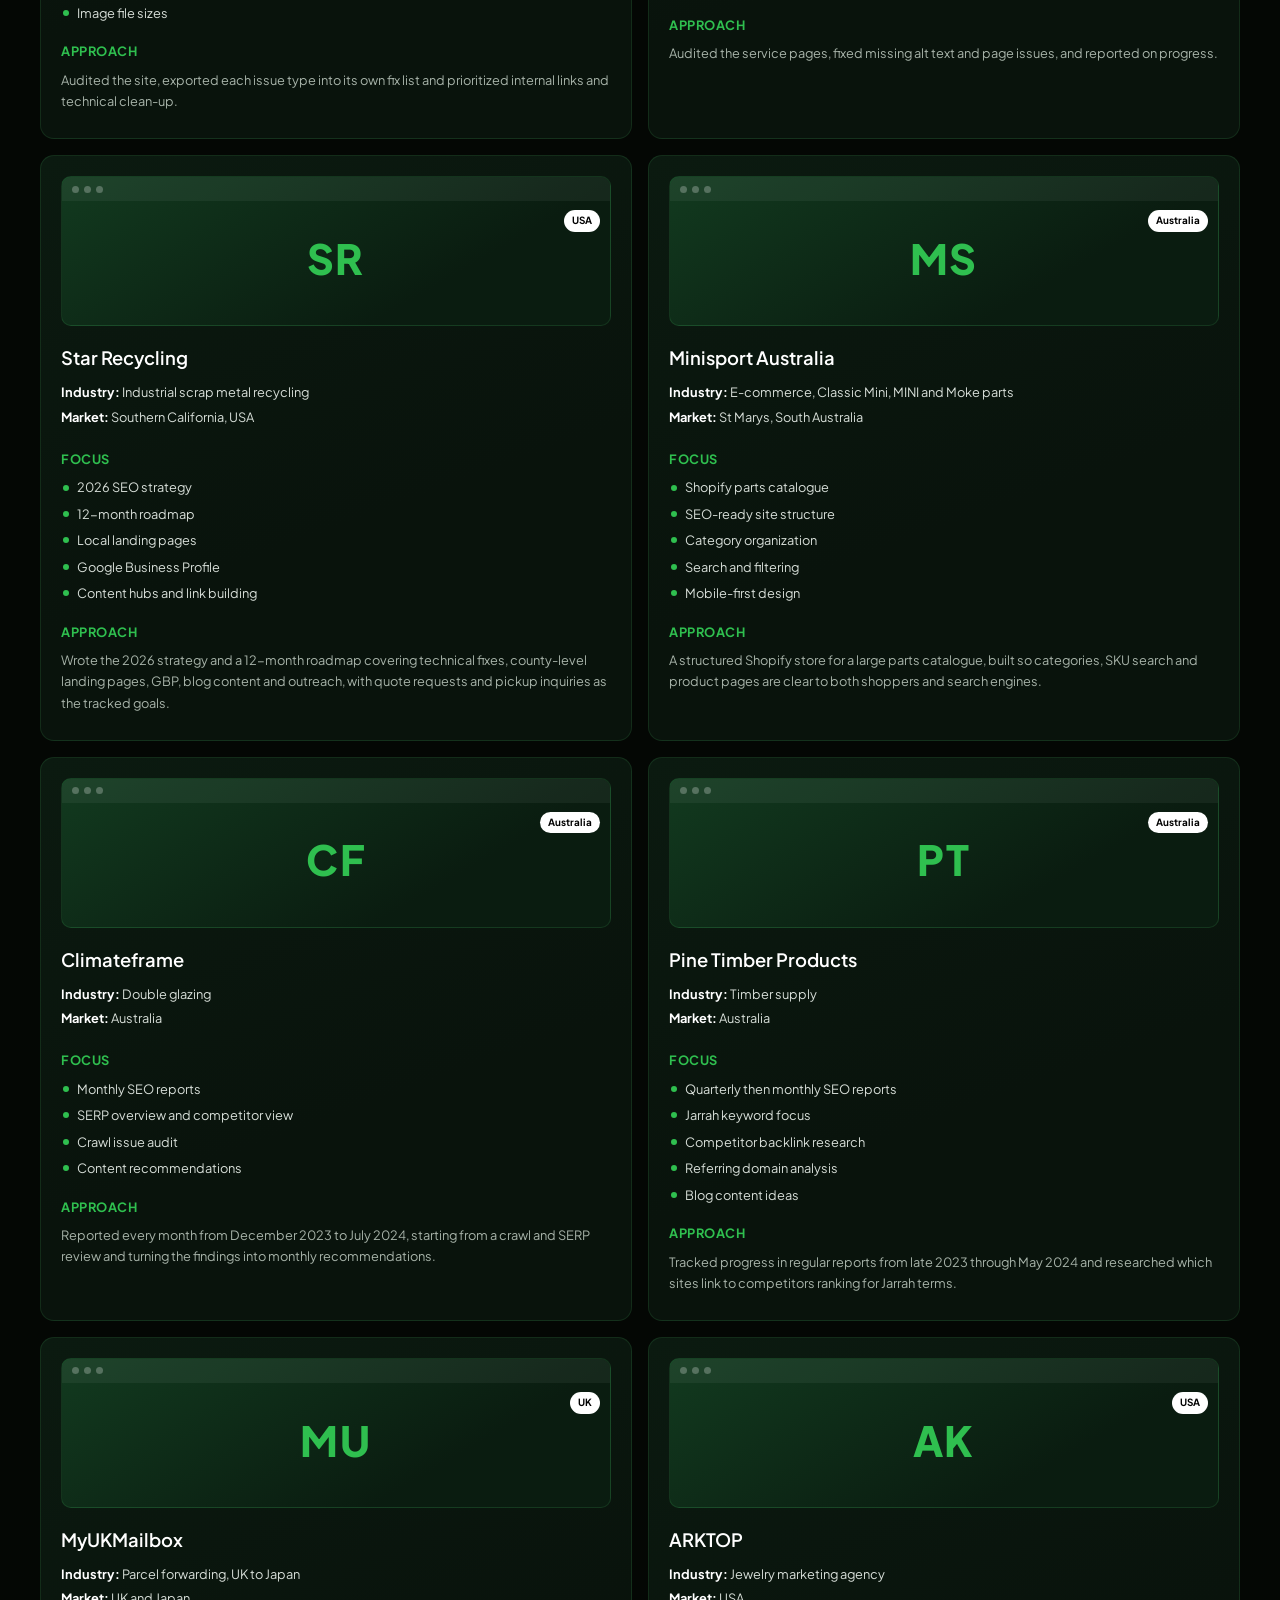
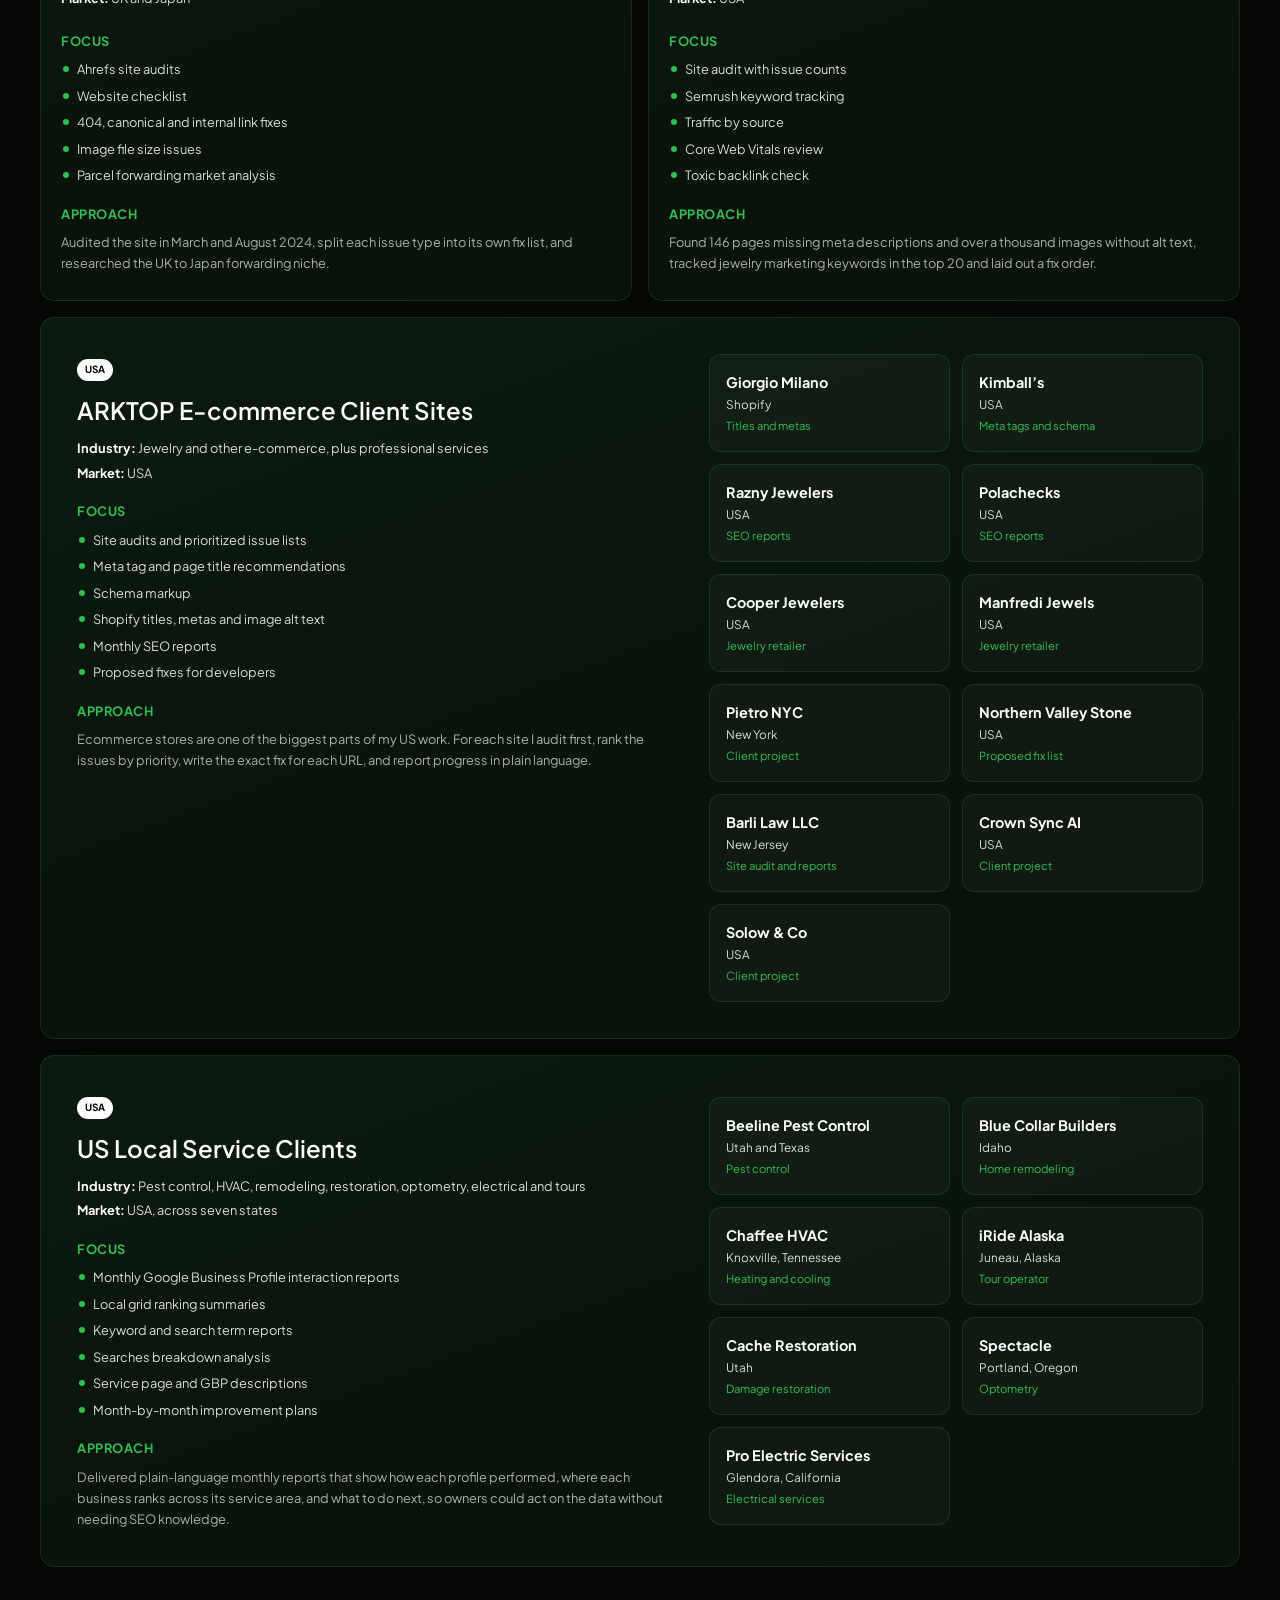
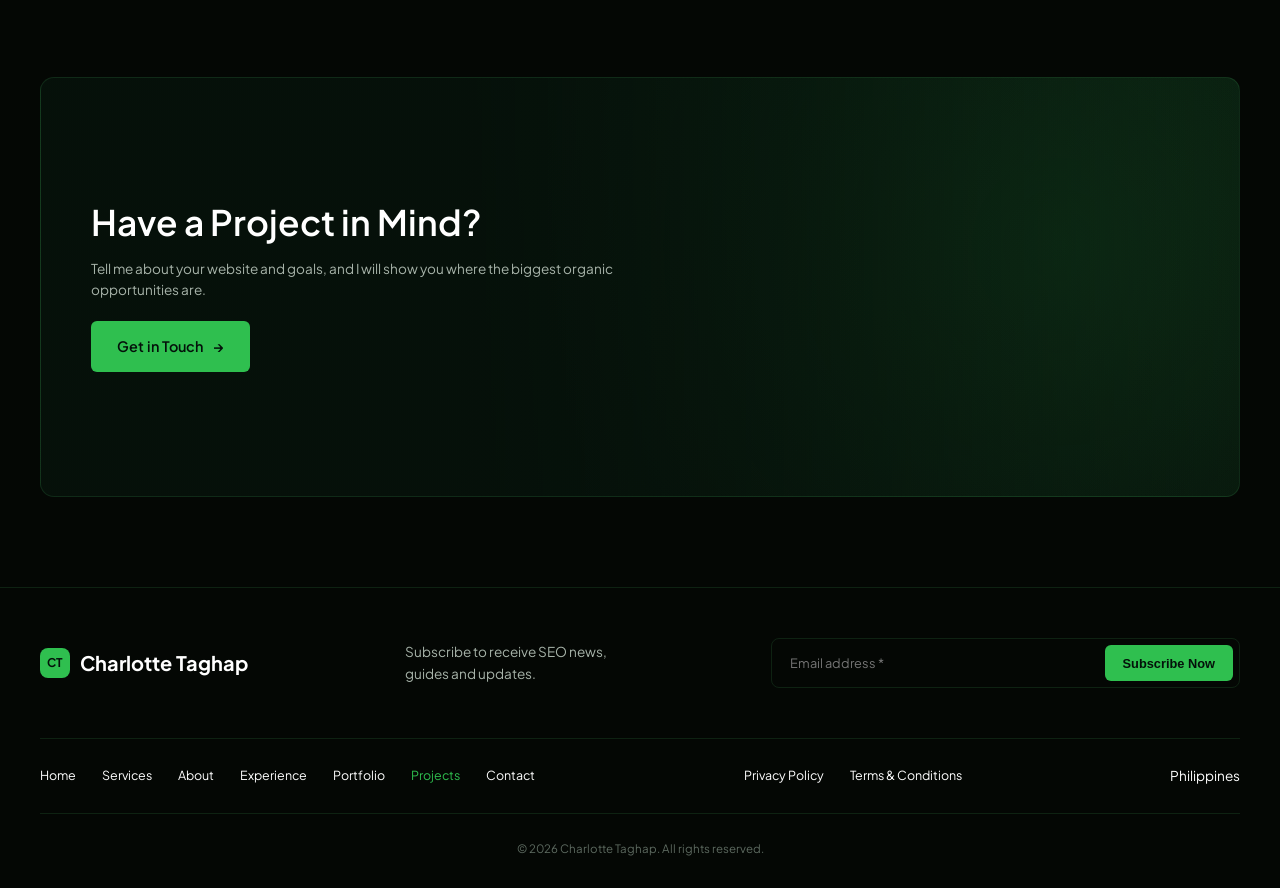
==== commit 14ec701a: "Projects page: add client project cards and ARKTOP e-commerce clients Co-Authored-By: Claude Sonnet " ====
--- a/project/index.html
+++ b/project/index.html
@@ -62,58 +62,245 @@
           </div>
         </article>
 
-        <h2 class="projects-page__h">More projects</h2>
-        <div class="proj-grid">
-          <article class="card proj">
-            <span class="tag">SEO Growth</span>
-            <h3>Organic Growth for an Events Business</h3>
-            <p class="proj__meta">Events client &middot; Jan to Mar 2026</p>
-            <div class="proj__metrics"><div><strong>8.39k</strong><span>organic clicks</span></div><div><strong>123k</strong><span>impressions</span></div></div>
-            <svg class="proj__spark" viewBox="0 0 300 100" preserveAspectRatio="none" role="img" aria-label="Organic clicks trending up from about 90 to over 400 a day">
-              <defs><linearGradient id="pFill" x1="0" y1="0" x2="0" y2="1"><stop offset="0" stop-color="#2fbf4f" stop-opacity="0.5"/><stop offset="1" stop-color="#2fbf4f" stop-opacity="0"/></linearGradient></defs>
-              <polygon points="0,100 0.0,78.5 3.4,77.4 6.7,77.0 10.1,78.3 13.5,78.5 16.9,75.9 20.2,73.9 23.6,73.0 27.0,72.1 30.3,71.7 33.7,71.7 37.1,72.1 40.4,75.0 43.8,77.4 47.2,78.3 50.6,77.4 53.9,74.8 57.3,75.7 60.7,78.5 64.0,79.2 67.4,79.6 70.8,80.5 74.2,80.5 77.5,79.6 80.9,79.9 84.3,81.4 87.6,80.3 91.0,77.2 94.4,75.7 97.8,74.8 101.1,75.2 104.5,74.8 107.9,70.6 111.2,66.8 114.6,64.6 118.0,63.7 121.3,64.2 124.7,67.5 128.1,71.7 131.5,71.2 134.8,69.9 138.2,72.1 141.6,73.7 144.9,72.4 148.3,62.0 151.7,41.4 155.1,42.1 158.4,61.3 161.8,68.8 165.2,72.1 168.5,72.6 171.9,72.1 175.3,70.4 178.7,68.2 182.0,65.1 185.4,64.8 188.8,67.7 192.1,67.3 195.5,65.1 198.9,66.4 202.2,68.6 205.6,69.0 209.0,67.9 212.4,60.9 215.7,58.4 219.1,61.5 222.5,60.4 225.8,56.7 229.2,53.1 232.6,49.4 236.0,38.6 239.3,31.7 242.7,46.3 246.1,56.7 249.4,59.3 252.8,58.7 256.2,55.3 259.6,52.7 262.9,50.0 266.3,50.0 269.7,49.8 273.0,45.8 276.4,43.0 279.8,43.9 283.1,35.5 286.5,16.9 289.9,17.4 293.3,27.5 296.6,21.6 300.0,12.9 300,100" fill="url(#pFill)"/><polyline points="0.0,78.5 3.4,77.4 6.7,77.0 10.1,78.3 13.5,78.5 16.9,75.9 20.2,73.9 23.6,73.0 27.0,72.1 30.3,71.7 33.7,71.7 37.1,72.1 40.4,75.0 43.8,77.4 47.2,78.3 50.6,77.4 53.9,74.8 57.3,75.7 60.7,78.5 64.0,79.2 67.4,79.6 70.8,80.5 74.2,80.5 77.5,79.6 80.9,79.9 84.3,81.4 87.6,80.3 91.0,77.2 94.4,75.7 97.8,74.8 101.1,75.2 104.5,74.8 107.9,70.6 111.2,66.8 114.6,64.6 118.0,63.7 121.3,64.2 124.7,67.5 128.1,71.7 131.5,71.2 134.8,69.9 138.2,72.1 141.6,73.7 144.9,72.4 148.3,62.0 151.7,41.4 155.1,42.1 158.4,61.3 161.8,68.8 165.2,72.1 168.5,72.6 171.9,72.1 175.3,70.4 178.7,68.2 182.0,65.1 185.4,64.8 188.8,67.7 192.1,67.3 195.5,65.1 198.9,66.4 202.2,68.6 205.6,69.0 209.0,67.9 212.4,60.9 215.7,58.4 219.1,61.5 222.5,60.4 225.8,56.7 229.2,53.1 232.6,49.4 236.0,38.6 239.3,31.7 242.7,46.3 246.1,56.7 249.4,59.3 252.8,58.7 256.2,55.3 259.6,52.7 262.9,50.0 266.3,50.0 269.7,49.8 273.0,45.8 276.4,43.0 279.8,43.9 283.1,35.5 286.5,16.9 289.9,17.4 293.3,27.5 296.6,21.6 300.0,12.9" fill="none" stroke="#7CF29A" stroke-width="2" stroke-linejoin="round" vector-effect="non-scaling-stroke"/>
-            </svg>
-            <ul class="checks"><li>Daily clicks rose from about 90 to over 400</li><li>Figures taken from the client's Google Search Console</li></ul>
-          </article>
-          <article class="card proj">
-            <span class="tag">E-commerce</span>
-            <h3>E-commerce SEO Across Three Markets</h3>
-            <p class="proj__meta">Top Ranking Expert &middot; Jun 2018 to Mar 2021</p>
-            <div class="proj__metrics"><div><strong>10x</strong><span>organic traffic</span></div><div><strong>3</strong><span>large clients</span></div></div>
-            
-            <ul class="checks"><li>Grew one client from about 500 to 5,000 monthly visits</li><li>Fixed sitemap, schema and crawlability issues and optimized thousands of product images</li><li>Multi-regional keyword research across the US, UK and Europe</li></ul>
-          </article>
-          <article class="card proj">
-            <span class="tag">Website + SEO</span>
-            <h3>Website Build and On-Page SEO Overhaul</h3>
-            <p class="proj__meta">Pathfinder Marketing &middot; Sep 2024 to Sep 2025</p>
-            <div class="proj__metrics"><div><strong>1</strong><span>full site build</span></div><div><strong>Weekly</strong><span>blog content</span></div></div>
-            
-            <ul class="checks"><li>Led the build for an Australian client with SEO in from launch</li><li>Optimized metadata, headings, internal links, alt text and page speed</li><li>Added link building through guest posts, directories and outreach</li></ul>
-          </article>
-          <article class="card proj">
-            <span class="tag">Local SEO</span>
-            <h3>Top 3 Keyword Rankings for Australian Clients</h3>
-            <p class="proj__meta">Digital Meal &middot; Aug 2022 to Aug 2024</p>
-            <div class="proj__metrics"><div><strong>Top 3</strong><span>keyword positions</span></div><div><strong>AU</strong><span>market focus</span></div></div>
-            
-            <ul class="checks"><li>Audits and prioritized action plans that cleared crawl errors</li><li>Local and national keyword strategies built into metadata and landing pages</li><li>GBP optimization and citation building for multi-location clients</li></ul>
-          </article>
-          <article class="card proj">
-            <span class="tag">Analytics &amp; Technical</span>
-            <h3>Tracking and Technical Monitoring Setup</h3>
-            <p class="proj__meta">Rohring Results &middot; Mar 2021 to Aug 2022</p>
-            <div class="proj__metrics"><div><strong>4</strong><span>platforms set up</span></div><div><strong>Monthly</strong><span>technical audits</span></div></div>
-            
-            <ul class="checks"><li>Set up GTM, GA4, Search Console and Bing Webmaster Tools</li><li>Spotted peaking and declining keywords from performance data</li><li>Built action plans to recover traffic on declining pages</li></ul>
-          </article>
-          <article class="card proj">
-            <span class="tag">Project</span>
-            <h3>AEO, GEO &amp; AIO Training</h3>
-            <p class="proj__meta">NEO360 &middot; Singapore &middot; Jun to Jul 2026</p>
-            <div class="proj__metrics"><div><strong>3</strong><span>AI search disciplines</span></div><div><strong>1 mo</strong><span>intensive training</span></div></div>
-            
-            <ul class="checks"><li>Answer Engine, Generative Engine and AI Optimization</li><li>Applied alongside my So Cloudy client work</li></ul>
+        <h2 class="projects-page__h">Client projects</h2>
+        <p class="muted projects-page__sub">A selection of websites I have worked on across Australia, Singapore, the UK and the US.</p>
+        <div class="pc-grid">
+          <article class="card pc">
+            <div class="pc__visual">
+              <span class="pc__tag">So Cloudy</span>
+              <div class="pc__browser"><i></i><i></i><i></i></div>
+              <div class="pc__mono">SA</div>
+            </div>
+            <h3>South Adelaide Plumbing &amp; Gas</h3>
+            <p class="pc__row"><strong>Industry:</strong> Plumbing and gas services</p>
+            <p class="pc__row"><strong>Market:</strong> Adelaide, Australia</p>
+            <h5>Focus</h5>
+            <ul class="pc__list"><li>Site audit</li><li>6-month SEO roadmap</li><li>Local SEO</li><li>Google Business Profile</li><li>Service page optimization</li></ul>
+            <h5>Approach</h5>
+            <p class="pc__appr">Audited the site and presented the findings and roadmap in a client-ready deck, with the focus on local visibility across Adelaide&rsquo;s southern suburbs.</p>
+          </article>
+          <article class="card pc">
+            <div class="pc__visual">
+              <span class="pc__tag">So Cloudy</span>
+              <div class="pc__browser"><i></i><i></i><i></i></div>
+              <div class="pc__mono">SL</div>
+            </div>
+            <h3>SA Landscape Supplies</h3>
+            <p class="pc__row"><strong>Industry:</strong> E-commerce, garden and landscape supplies</p>
+            <p class="pc__row"><strong>Market:</strong> Australia</p>
+            <h5>Focus</h5>
+            <ul class="pc__list"><li>On-page SEO</li><li>Meta tag optimization</li><li>Category page rankings</li><li>Keyword monitoring</li><li>Site audit</li></ul>
+            <h5>Approach</h5>
+            <p class="pc__appr">Optimized on-page elements for product category pages and tracked keyword movement, backed by an audit and a roadmap deck.</p>
+          </article>
+          <article class="card pc">
+            <div class="pc__visual">
+              <span class="pc__tag">Singapore</span>
+              <div class="pc__browser"><i></i><i></i><i></i></div>
+              <div class="pc__mono">ES</div>
+            </div>
+            <h3>ENT Specialist Singapore</h3>
+            <p class="pc__row"><strong>Industry:</strong> Healthcare, ENT clinic</p>
+            <p class="pc__row"><strong>Market:</strong> Singapore</p>
+            <h5>Focus</h5>
+            <ul class="pc__list"><li>Keyword cannibalization audit</li><li>Traffic decline diagnosis</li><li>Schema and meta rewrites</li><li>AEO and GEO content</li><li>Homepage revamp</li></ul>
+            <h5>Approach</h5>
+            <p class="pc__appr">Used Search Console and Ahrefs data to find why traffic dropped and which pages competed with each other, then fixed it through on-page, schema and content changes.</p>
+          </article>
+          <article class="card pc">
+            <div class="pc__visual">
+              <span class="pc__tag">Singapore</span>
+              <div class="pc__browser"><i></i><i></i><i></i></div>
+              <div class="pc__mono">DP</div>
+            </div>
+            <h3>Dream Plastic Surgery</h3>
+            <p class="pc__row"><strong>Industry:</strong> Healthcare, aesthetic surgery</p>
+            <p class="pc__row"><strong>Market:</strong> Singapore</p>
+            <h5>Focus</h5>
+            <ul class="pc__list"><li>Meta descriptions for 50+ pages</li><li>Schema markup pack</li><li>Blog optimization</li><li>Traffic analysis</li></ul>
+            <h5>Approach</h5>
+            <p class="pc__appr">Rewrote metadata at scale, added structured data and optimized blog content, with traffic reviews to guide the next priorities.</p>
+          </article>
+          <article class="card pc">
+            <div class="pc__visual">
+              <span class="pc__tag">Australia</span>
+              <div class="pc__browser"><i></i><i></i><i></i></div>
+              <div class="pc__mono">SC</div>
+            </div>
+            <h3>Southcare</h3>
+            <p class="pc__row"><strong>Industry:</strong> Disability housing and support services</p>
+            <p class="pc__row"><strong>Market:</strong> Perth, Australia</p>
+            <h5>Focus</h5>
+            <ul class="pc__list"><li>Keyword research (Mangools)</li><li>Disability accommodation terms</li><li>Supported independent living</li><li>NDIS-related searches</li><li>Site audit and change log</li></ul>
+            <h5>Approach</h5>
+            <p class="pc__appr">Researched what Perth families search for around disability housing and group homes, and mapped those terms to pages and site updates.</p>
+          </article>
+          <article class="card pc">
+            <div class="pc__visual">
+              <span class="pc__tag">Australia</span>
+              <div class="pc__browser"><i></i><i></i><i></i></div>
+              <div class="pc__mono">PE</div>
+            </div>
+            <h3>Perenti</h3>
+            <p class="pc__row"><strong>Industry:</strong> Mining services</p>
+            <p class="pc__row"><strong>Market:</strong> Australia</p>
+            <h5>Focus</h5>
+            <ul class="pc__list"><li>Monthly SEO reports</li><li>Ahrefs site audit</li><li>Meta description fixes</li><li>H1 review</li><li>Broken and oversized images</li></ul>
+            <h5>Approach</h5>
+            <p class="pc__appr">Ran a full site audit, fixed titles, meta descriptions and headings with a checklist, and reported progress every month from April to July 2024.</p>
+          </article>
+          <article class="card pc">
+            <div class="pc__visual">
+              <span class="pc__tag">Australia</span>
+              <div class="pc__browser"><i></i><i></i><i></i></div>
+              <div class="pc__mono">UW</div>
+            </div>
+            <h3>UnitingWA</h3>
+            <p class="pc__row"><strong>Industry:</strong> Community services, non-profit</p>
+            <p class="pc__row"><strong>Market:</strong> Western Australia</p>
+            <h5>Focus</h5>
+            <ul class="pc__list"><li>Ahrefs site audit</li><li>404 and orphan pages</li><li>Missing H1s</li><li>Internal linking</li><li>Image file sizes</li></ul>
+            <h5>Approach</h5>
+            <p class="pc__appr">Audited the site, exported each issue type into its own fix list and prioritized internal links and technical clean-up.</p>
+          </article>
+          <article class="card pc">
+            <div class="pc__visual">
+              <span class="pc__tag">Australia</span>
+              <div class="pc__browser"><i></i><i></i><i></i></div>
+              <div class="pc__mono">PS</div>
+            </div>
+            <h3>Perth Splashbacks</h3>
+            <p class="pc__row"><strong>Industry:</strong> Splashbacks, home improvement</p>
+            <p class="pc__row"><strong>Market:</strong> Perth, Australia</p>
+            <h5>Focus</h5>
+            <ul class="pc__list"><li>Site audit</li><li>Missing alt text</li><li>Splashback page issues</li><li>Backlink and rankings reports</li></ul>
+            <h5>Approach</h5>
+            <p class="pc__appr">Audited the service pages, fixed missing alt text and page issues, and reported on progress.</p>
+          </article>
+          <article class="card pc">
+            <div class="pc__visual">
+              <span class="pc__tag">USA</span>
+              <div class="pc__browser"><i></i><i></i><i></i></div>
+              <div class="pc__mono">SR</div>
+            </div>
+            <h3>Star Recycling</h3>
+            <p class="pc__row"><strong>Industry:</strong> Industrial scrap metal recycling</p>
+            <p class="pc__row"><strong>Market:</strong> Southern California, USA</p>
+            <h5>Focus</h5>
+            <ul class="pc__list"><li>2026 SEO strategy</li><li>12-month roadmap</li><li>Local landing pages</li><li>Google Business Profile</li><li>Content hubs and link building</li></ul>
+            <h5>Approach</h5>
+            <p class="pc__appr">Wrote the 2026 strategy and a 12-month roadmap covering technical fixes, county-level landing pages, GBP, blog content and outreach, with quote requests and pickup inquiries as the tracked goals.</p>
+          </article>
+          <article class="card pc">
+            <div class="pc__visual">
+              <span class="pc__tag">Australia</span>
+              <div class="pc__browser"><i></i><i></i><i></i></div>
+              <div class="pc__mono">MS</div>
+            </div>
+            <h3>Minisport Australia</h3>
+            <p class="pc__row"><strong>Industry:</strong> E-commerce, Classic Mini, MINI and Moke parts</p>
+            <p class="pc__row"><strong>Market:</strong> St Marys, South Australia</p>
+            <h5>Focus</h5>
+            <ul class="pc__list"><li>Shopify parts catalogue</li><li>SEO-ready site structure</li><li>Category organization</li><li>Search and filtering</li><li>Mobile-first design</li></ul>
+            <h5>Approach</h5>
+            <p class="pc__appr">A structured Shopify store for a large parts catalogue, built so categories, SKU search and product pages are clear to both shoppers and search engines.</p>
+          </article>
+          <article class="card pc">
+            <div class="pc__visual">
+              <span class="pc__tag">Australia</span>
+              <div class="pc__browser"><i></i><i></i><i></i></div>
+              <div class="pc__mono">CF</div>
+            </div>
+            <h3>Climateframe</h3>
+            <p class="pc__row"><strong>Industry:</strong> Double glazing</p>
+            <p class="pc__row"><strong>Market:</strong> Australia</p>
+            <h5>Focus</h5>
+            <ul class="pc__list"><li>Monthly SEO reports</li><li>SERP overview and competitor view</li><li>Crawl issue audit</li><li>Content recommendations</li></ul>
+            <h5>Approach</h5>
+            <p class="pc__appr">Reported every month from December 2023 to July 2024, starting from a crawl and SERP review and turning the findings into monthly recommendations.</p>
+          </article>
+          <article class="card pc">
+            <div class="pc__visual">
+              <span class="pc__tag">Australia</span>
+              <div class="pc__browser"><i></i><i></i><i></i></div>
+              <div class="pc__mono">PT</div>
+            </div>
+            <h3>Pine Timber Products</h3>
+            <p class="pc__row"><strong>Industry:</strong> Timber supply</p>
+            <p class="pc__row"><strong>Market:</strong> Australia</p>
+            <h5>Focus</h5>
+            <ul class="pc__list"><li>Quarterly then monthly SEO reports</li><li>Jarrah keyword focus</li><li>Competitor backlink research</li><li>Referring domain analysis</li><li>Blog content ideas</li></ul>
+            <h5>Approach</h5>
+            <p class="pc__appr">Tracked progress in regular reports from late 2023 through May 2024 and researched which sites link to competitors ranking for Jarrah terms.</p>
+          </article>
+          <article class="card pc">
+            <div class="pc__visual">
+              <span class="pc__tag">UK</span>
+              <div class="pc__browser"><i></i><i></i><i></i></div>
+              <div class="pc__mono">MU</div>
+            </div>
+            <h3>MyUKMailbox</h3>
+            <p class="pc__row"><strong>Industry:</strong> Parcel forwarding, UK to Japan</p>
+            <p class="pc__row"><strong>Market:</strong> UK and Japan</p>
+            <h5>Focus</h5>
+            <ul class="pc__list"><li>Ahrefs site audits</li><li>Website checklist</li><li>404, canonical and internal link fixes</li><li>Image file size issues</li><li>Parcel forwarding market analysis</li></ul>
+            <h5>Approach</h5>
+            <p class="pc__appr">Audited the site in March and August 2024, split each issue type into its own fix list, and researched the UK to Japan forwarding niche.</p>
+          </article>
+          <article class="card pc">
+            <div class="pc__visual">
+              <span class="pc__tag">USA</span>
+              <div class="pc__browser"><i></i><i></i><i></i></div>
+              <div class="pc__mono">AK</div>
+            </div>
+            <h3>ARKTOP</h3>
+            <p class="pc__row"><strong>Industry:</strong> Jewelry marketing agency</p>
+            <p class="pc__row"><strong>Market:</strong> USA</p>
+            <h5>Focus</h5>
+            <ul class="pc__list"><li>Site audit with issue counts</li><li>Semrush keyword tracking</li><li>Traffic by source</li><li>Core Web Vitals review</li><li>Toxic backlink check</li></ul>
+            <h5>Approach</h5>
+            <p class="pc__appr">Found 146 pages missing meta descriptions and over a thousand images without alt text, tracked jewelry marketing keywords in the top 20 and laid out a fix order.</p>
+          </article>
+          <article class="card pc pc--wide">
+            <div class="pc--wide__main">
+              <span class="pc__tag pc__tag--inline">USA</span>
+              <h3>ARKTOP E-commerce Client Sites</h3>
+              <p class="pc__row"><strong>Industry:</strong> Jewelry and other e-commerce, plus professional services</p>
+              <p class="pc__row"><strong>Market:</strong> USA</p>
+              <h5>Focus</h5>
+              <ul class="pc__list">
+                <li>Site audits and prioritized issue lists</li>
+                <li>Meta tag and page title recommendations</li>
+                <li>Schema markup</li>
+                <li>Shopify titles, metas and image alt text</li>
+                <li>Monthly SEO reports</li>
+                <li>Proposed fixes for developers</li>
+              </ul>
+              <h5>Approach</h5>
+              <p class="pc__appr">Ecommerce stores are one of the biggest parts of my US work. For each site I audit first, rank the issues by priority, write the exact fix for each URL, and report progress in plain language.</p>
+            </div>
+            <ul class="pc__clients"><li><strong>Giorgio Milano</strong><span>Shopify</span><em>Titles and metas</em></li><li><strong>Kimball&rsquo;s</strong><span>USA</span><em>Meta tags and schema</em></li><li><strong>Razny Jewelers</strong><span>USA</span><em>SEO reports</em></li><li><strong>Polachecks</strong><span>USA</span><em>SEO reports</em></li><li><strong>Cooper Jewelers</strong><span>USA</span><em>Jewelry retailer</em></li><li><strong>Manfredi Jewels</strong><span>USA</span><em>Jewelry retailer</em></li><li><strong>Pietro NYC</strong><span>New York</span><em>Client project</em></li><li><strong>Northern Valley Stone</strong><span>USA</span><em>Proposed fix list</em></li><li><strong>Barli Law LLC</strong><span>New Jersey</span><em>Site audit and reports</em></li><li><strong>Crown Sync AI</strong><span>USA</span><em>Client project</em></li><li><strong>Solow &amp; Co</strong><span>USA</span><em>Client project</em></li></ul>
+          </article>
+
+          <article class="card pc pc--wide">
+            <div class="pc--wide__main">
+              <span class="pc__tag pc__tag--inline">USA</span>
+              <h3>US Local Service Clients</h3>
+              <p class="pc__row"><strong>Industry:</strong> Pest control, HVAC, remodeling, restoration, optometry, electrical and tours</p>
+              <p class="pc__row"><strong>Market:</strong> USA, across seven states</p>
+              <h5>Focus</h5>
+              <ul class="pc__list">
+                <li>Monthly Google Business Profile interaction reports</li>
+                <li>Local grid ranking summaries</li>
+                <li>Keyword and search term reports</li>
+                <li>Searches breakdown analysis</li>
+                <li>Service page and GBP descriptions</li>
+                <li>Month-by-month improvement plans</li>
+              </ul>
+              <h5>Approach</h5>
+              <p class="pc__appr">Delivered plain-language monthly reports that show how each profile performed, where each business ranks across its service area, and what to do next, so owners could act on the data without needing SEO knowledge.</p>
+            </div>
+            <ul class="pc__clients"><li><strong>Beeline Pest Control</strong><span>Utah and Texas</span><em>Pest control</em></li><li><strong>Blue Collar Builders</strong><span>Idaho</span><em>Home remodeling</em></li><li><strong>Chaffee HVAC</strong><span>Knoxville, Tennessee</span><em>Heating and cooling</em></li><li><strong>iRide Alaska</strong><span>Juneau, Alaska</span><em>Tour operator</em></li><li><strong>Cache Restoration</strong><span>Utah</span><em>Damage restoration</em></li><li><strong>Spectacle</strong><span>Portland, Oregon</span><em>Optometry</em></li><li><strong>Pro Electric Services</strong><span>Glendora, California</span><em>Electrical services</em></li></ul>
           </article>
         </div>
       </div>
--- a/style.css
+++ b/style.css
@@ -279,15 +279,30 @@
 .page-hero__intro { max-width: 640px; }
 .projects-page { padding-top: 30px; }
 .projects-page__h { margin: 64px 0 24px; font-size: 1.6rem; }
-.proj-grid { display: grid; grid-template-columns: repeat(3, 1fr); gap: 16px; }
-.proj { padding: 28px 24px; display: flex; flex-direction: column; }
-.proj h3 { font-size: 1.1rem; line-height: 1.3; margin-bottom: 8px; }
-.proj__meta { font-size: 0.74rem; color: var(--green); margin-bottom: 18px; }
-.proj__metrics { display: flex; gap: 24px; margin-bottom: 16px; }
-.proj__metrics strong { display: block; font-size: 1.7rem; color: var(--green); line-height: 1.1; }
-.proj__metrics span { font-size: 0.72rem; color: var(--muted); }
-.proj__spark { width: 100%; height: 70px; margin-bottom: 16px; }
-.proj .checks { margin-top: auto; }
+.projects-page__sub { margin: -14px 0 26px; font-size: 0.85rem; }
+.pc-grid { display: grid; grid-template-columns: repeat(2, 1fr); gap: 16px; }
+.pc { padding: 20px 20px 26px; display: flex; flex-direction: column; }
+.pc__visual { position: relative; height: 150px; border-radius: 10px; margin-bottom: 20px; overflow: hidden; background: linear-gradient(150deg, #123a1f 0%, #0a1c10 70%); border: 1px solid var(--border); display: grid; place-items: center; }
+.pc__browser { position: absolute; top: 0; left: 0; right: 0; height: 24px; background: rgba(255,255,255,0.05); display: flex; align-items: center; gap: 5px; padding-left: 10px; }
+.pc__browser i { width: 7px; height: 7px; border-radius: 50%; background: rgba(255,255,255,0.25); }
+.pc__mono { font-size: 2.6rem; font-weight: 800; color: var(--green); letter-spacing: 0.04em; margin-top: 14px; }
+.pc__tag { position: absolute; z-index: 1; right: 10px; top: 33px; font-size: 0.62rem; font-weight: 700; padding: 3px 8px; border-radius: 999px; background: #fff; color: #000; }
+.pc h3 { font-size: 1.15rem; line-height: 1.3; margin-bottom: 12px; }
+.pc__row { font-size: 0.8rem; color: #d7ded8; margin-bottom: 4px; }
+.pc__row strong { color: #fff; }
+.pc h5 { font-size: 0.8rem; color: var(--green); letter-spacing: 0.04em; text-transform: uppercase; margin: 18px 0 8px; }
+.pc__list { list-style: none; display: grid; gap: 6px; font-size: 0.8rem; color: #d7ded8; }
+.pc__list li { position: relative; padding-left: 16px; }
+.pc__list li::before { content: ""; position: absolute; left: 2px; top: 0.55em; width: 6px; height: 6px; border-radius: 50%; background: var(--green); }
+.pc--wide { grid-column: 1 / -1; display: grid; grid-template-columns: 1.2fr 1fr; gap: 40px; padding: 36px; }
+.pc--wide h3 { font-size: 1.5rem; }
+.pc__tag--inline { position: static; display: inline-block; margin-bottom: 14px; }
+.pc__clients { list-style: none; display: grid; grid-template-columns: 1fr 1fr; gap: 12px; align-content: center; }
+.pc__clients li { background: rgba(255,255,255,0.03); border: 1px solid var(--border); border-radius: 12px; padding: 16px 16px; display: grid; gap: 2px; }
+.pc__clients strong { font-size: 0.9rem; }
+.pc__clients span { font-size: 0.74rem; color: #d7ded8; }
+.pc__clients em { font-style: normal; font-size: 0.7rem; color: var(--green); }
+.pc__appr { font-size: 0.8rem; color: var(--muted); line-height: 1.65; }
 
 /* ---------- CTA ---------- */
 .cta { padding-top: 20px; }
@@ -334,7 +349,8 @@
 @media (max-width: 1000px) {
   .hero__grid, .features__grid, .section-head, .case, .exp__grid { grid-template-columns: 1fr; }
   .stats__grid { grid-template-columns: 1fr 1fr; }
-  .four__grid, .scope-grid, .proj-grid { grid-template-columns: 1fr 1fr; }
+  .four__grid, .scope-grid { grid-template-columns: 1fr 1fr; }
+  .pc--wide { grid-template-columns: 1fr; padding: 28px; }
   .process__list { grid-template-columns: 1fr 1fr; }
   .footer__top { grid-template-columns: 1fr; }
 }
@@ -349,7 +365,7 @@
     border-bottom: 1px solid var(--border);
   }
   .nav__links.open { display: flex; }
-  .mini-cards, .four__grid, .scope-grid, .process__list, .proj-grid { grid-template-columns: 1fr; }
+  .mini-cards, .four__grid, .scope-grid, .process__list, .pc-grid, .pc__clients { grid-template-columns: 1fr; }
   .process__list::before { display: none; }
   .hero__cards { grid-template-columns: 1fr; }
   .hero__card--tall { min-height: 440px; }
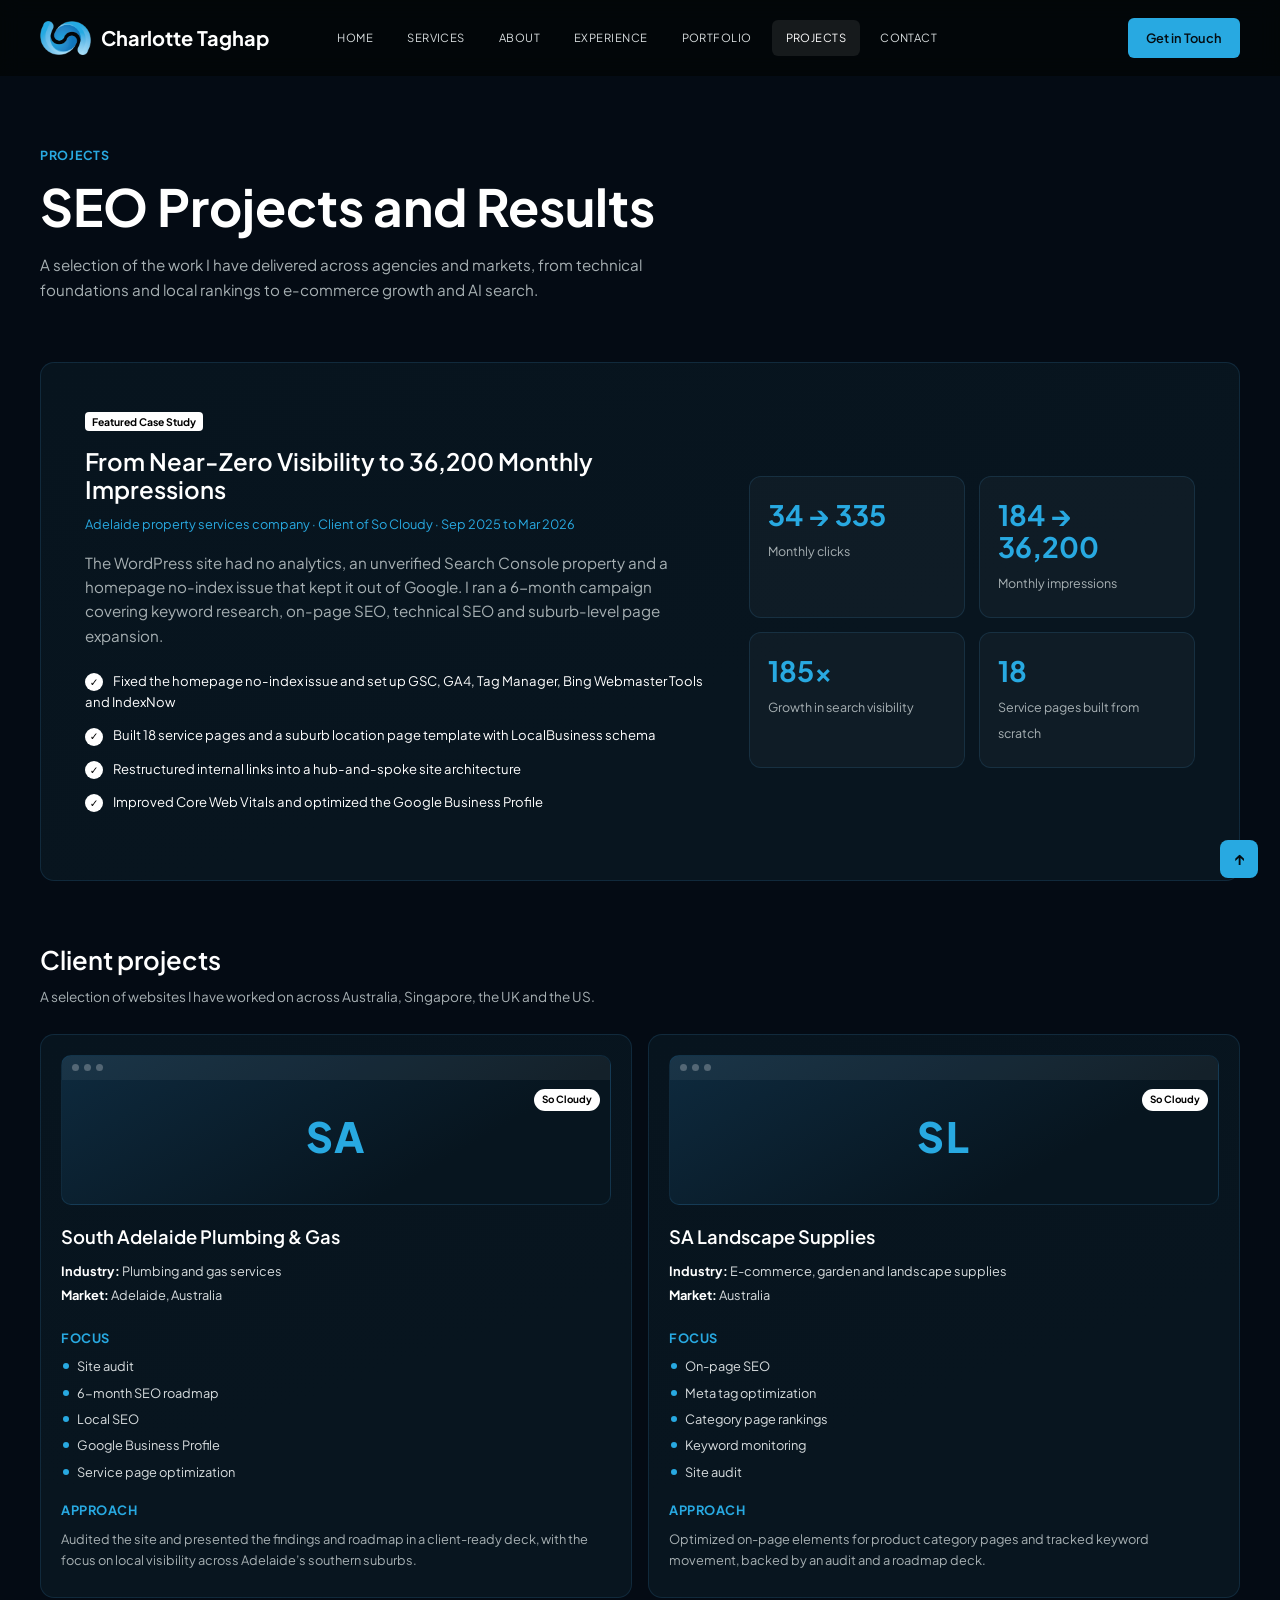
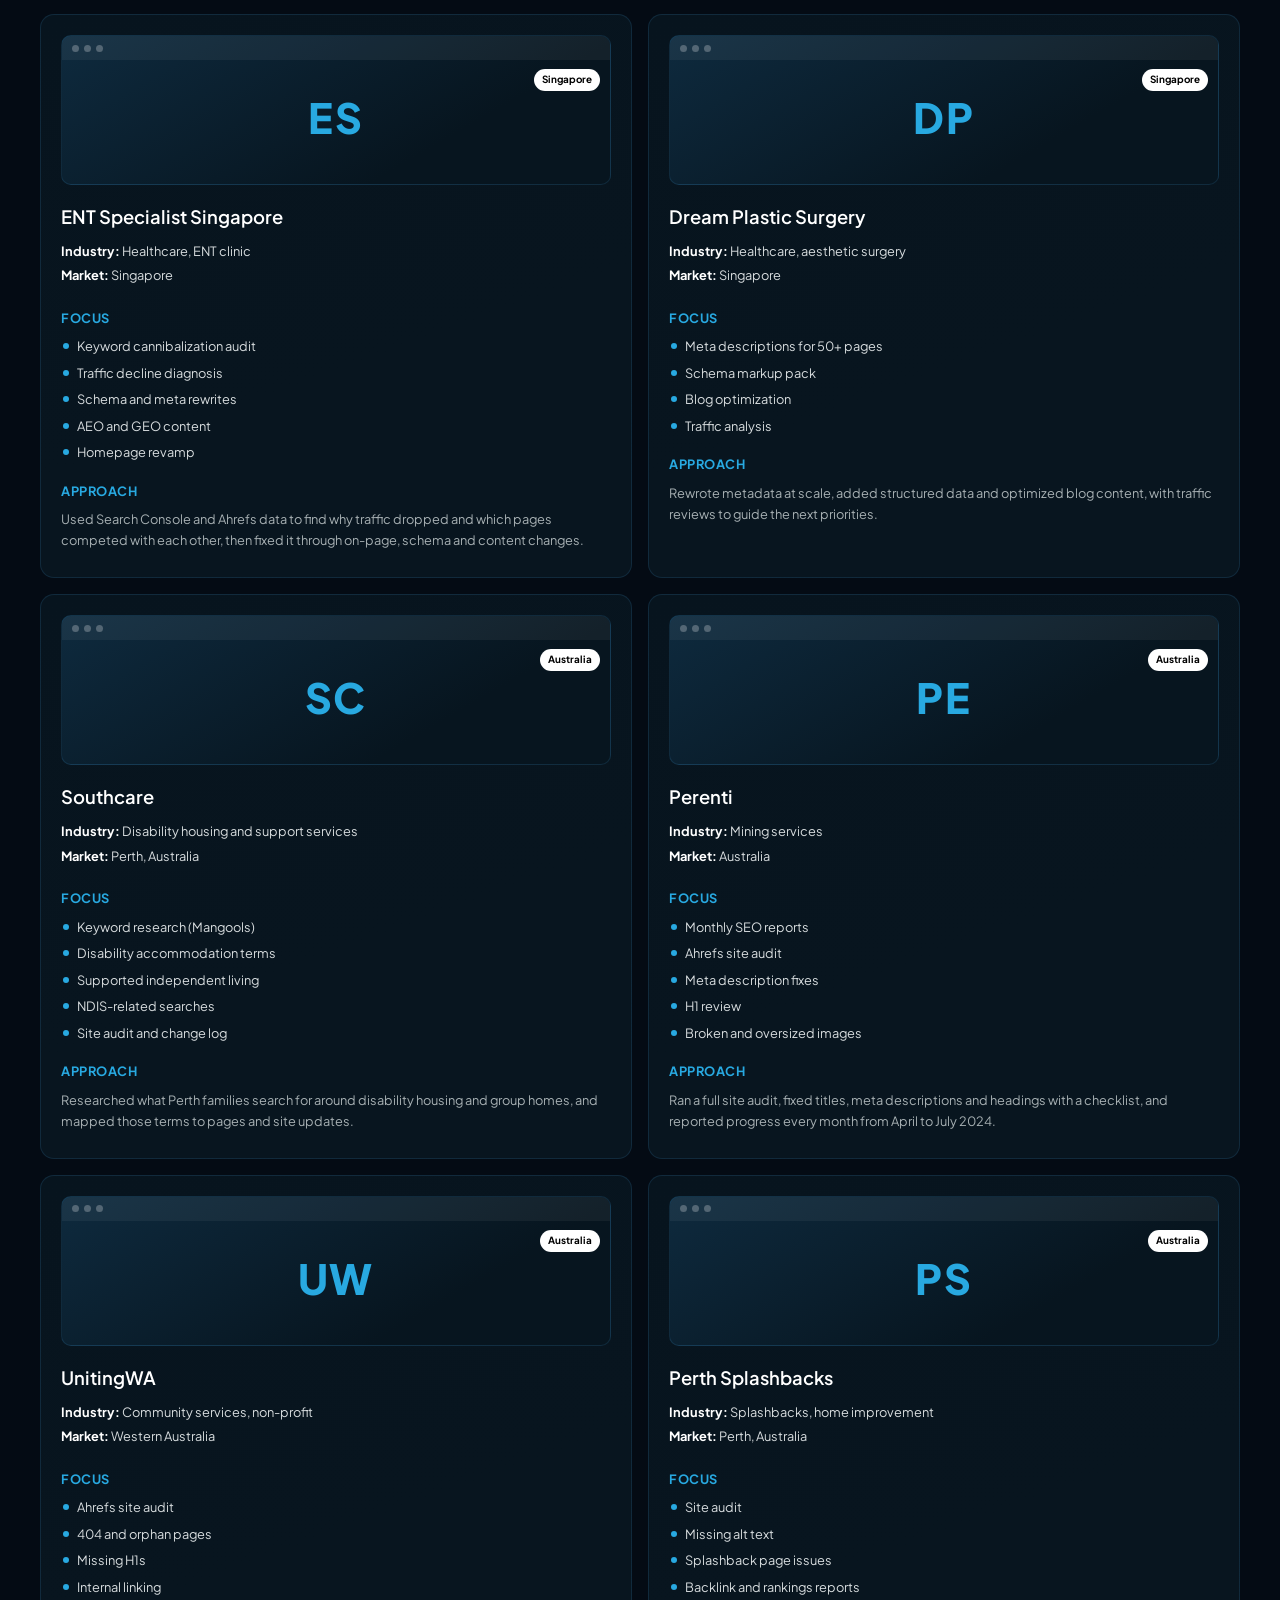
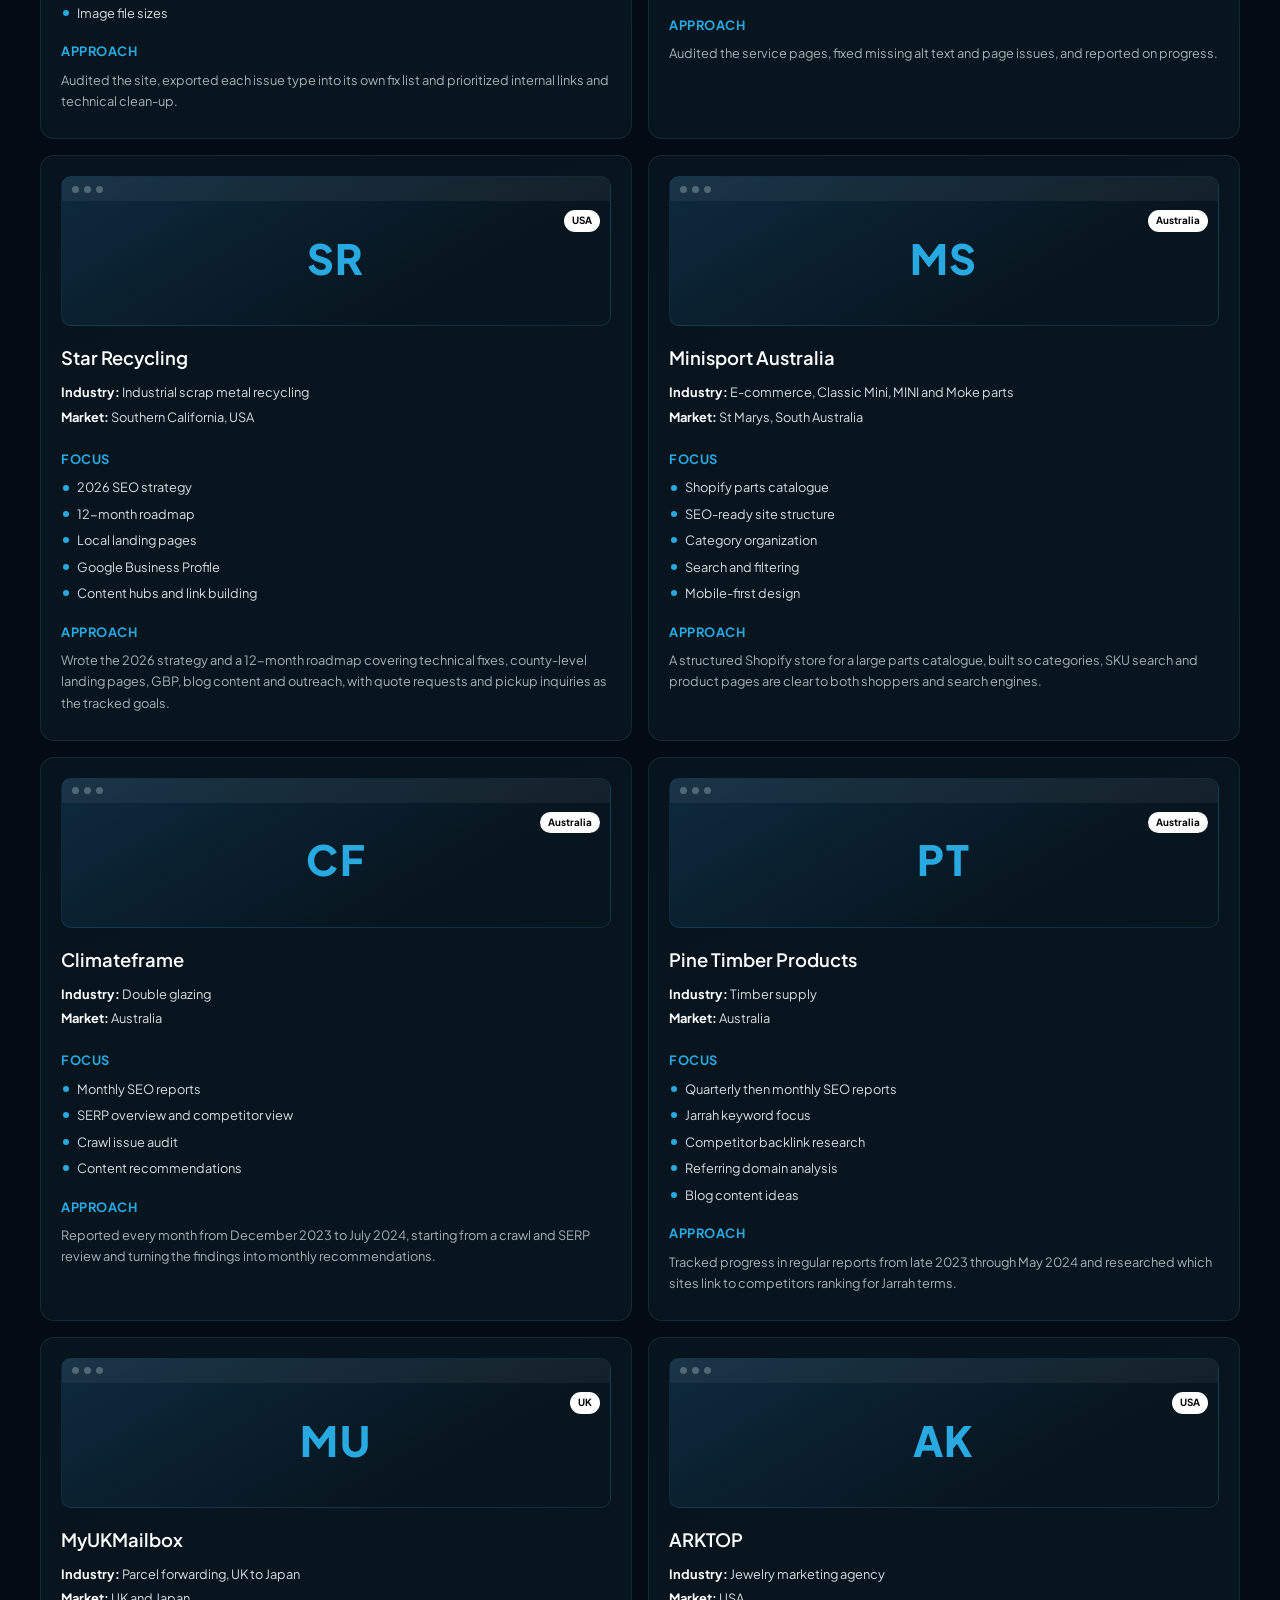
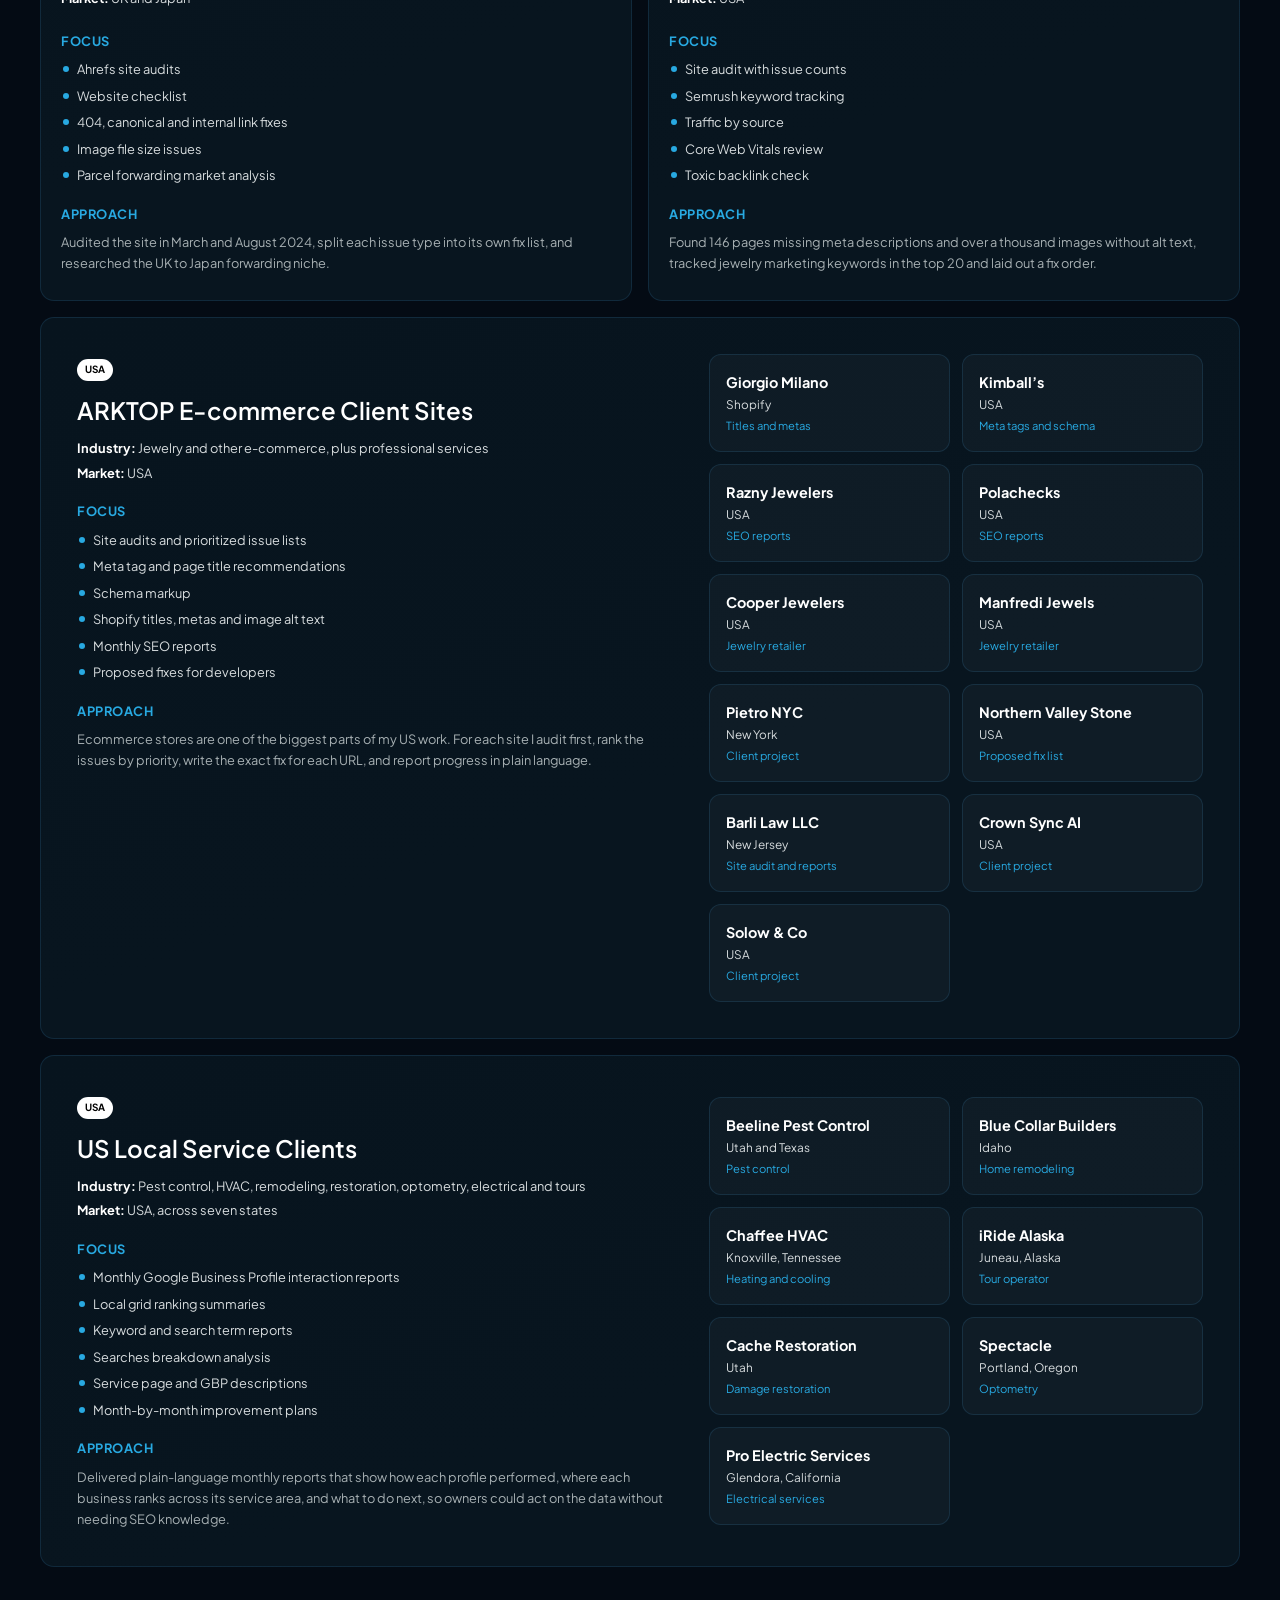
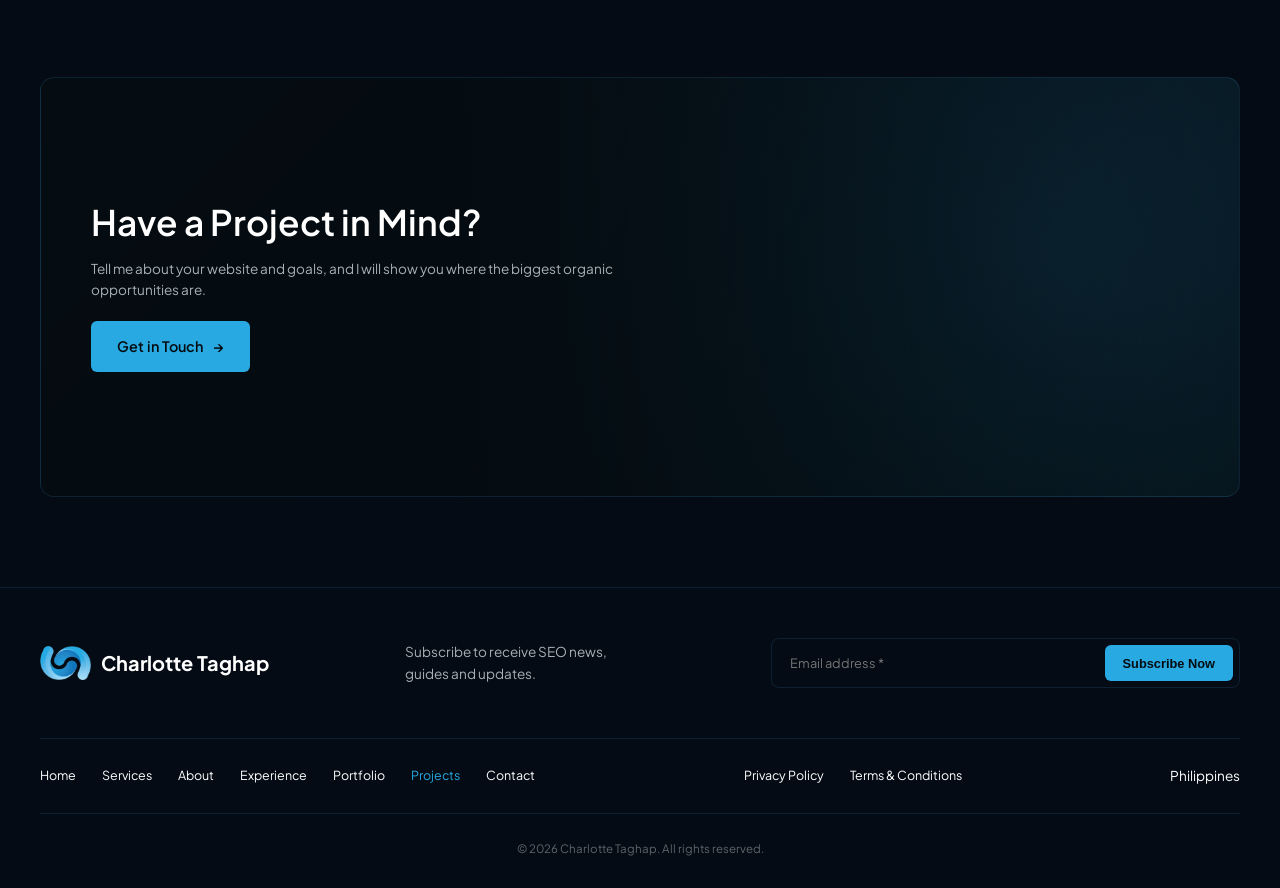
==== commit d6b9819b: "Switch theme to logo blues and add new logo and favicon Co-Authored-By: Claude Sonnet 5.5 <noreply@a" ====
--- a/project/index.html
+++ b/project/index.html
@@ -9,13 +9,16 @@
   <link rel="preconnect" href="https://fonts.gstatic.com" crossorigin>
   <link href="https://fonts.googleapis.com/css2?family=Plus+Jakarta+Sans:wght@400;500;600;700;800&display=swap" rel="stylesheet">
   <link rel="stylesheet" href="../style.css">
+  <link rel="icon" type="image/png" href="../images/favicon.png">
+  <link rel="apple-touch-icon" href="../images/apple-touch-icon.png">
+  <meta name="theme-color" content="#040a12">
 </head>
 <body id="top">
 
   <!-- NAV -->
   <header class="nav">
     <div class="container nav__inner">
-      <a href="../" class="logo"><span class="logo__mark">CT</span> Charlotte Taghap</a>
+      <a href="../" class="logo"><img class="logo__img" src="../images/logo.png" alt="" width="51" height="34"> Charlotte Taghap</a>
       <nav class="nav__links" id="navLinks">
         <a href="../">Home</a>
         <a href="../#services">Services</a>
@@ -323,7 +326,7 @@
   <footer class="footer">
     <div class="container">
       <div class="footer__top">
-        <a href="../" class="logo"><span class="logo__mark">CT</span> Charlotte Taghap</a>
+        <a href="../" class="logo"><img class="logo__img" src="../images/logo.png" alt="" width="51" height="34"> Charlotte Taghap</a>
         <p class="muted small">Subscribe to receive SEO news, guides and updates.</p>
         <form class="subscribe" onsubmit="return false;">
           <input type="email" placeholder="Email address *" aria-label="Email address">
--- a/style.css
+++ b/style.css
@@ -1,13 +1,13 @@
 /* ---------- Variables & Reset ---------- */
 :root {
-  --bg: #040704;
-  --bg-2: #07100a;
-  --card: #09130c;
-  --border: rgba(80, 200, 110, 0.14);
-  --green: #2fbf4f;
-  --green-2: #1f8f3a;
+  --bg: #040b14;
+  --bg-2: #06121d;
+  --card: #08151f;
+  --border: rgba(70, 170, 230, 0.14);
+  --brand: #28a9e1;
+  --brand-2: #1275bb;
   --text: #ffffff;
-  --muted: #a7b3a9;
+  --muted: #a7b0b3;
   --radius: 14px;
 }
 
@@ -37,22 +37,22 @@
 /* ---------- Buttons & links ---------- */
 .btn {
   display: inline-flex; align-items: center; gap: 10px;
-  background: var(--green); color: #04110a;
+  background: var(--brand); color: #040c11;
   padding: 14px 26px; border-radius: 6px;
   font-weight: 600; font-size: 0.9rem;
   border: 0; cursor: pointer;
   transition: background 0.2s, transform 0.2s;
 }
-.btn:hover { background: #3fd562; transform: translateY(-2px); }
+.btn:hover { background: #4cbcec; transform: translateY(-2px); }
 .btn--sm { padding: 10px 18px; font-size: 0.8rem; }
 .link { font-size: 0.9rem; display: inline-flex; gap: 8px; }
-.link:hover { color: var(--green); }
-.more { color: var(--green); font-size: 0.8rem; font-weight: 500; display: inline-block; margin-top: 14px; }
+.link:hover { color: var(--brand); }
+.more { color: var(--brand); font-size: 0.8rem; font-weight: 500; display: inline-block; margin-top: 14px; }
 .more:hover { text-decoration: underline; }
 
 /* ---------- Cards ---------- */
 .card {
-  background: linear-gradient(160deg, #0b1a10 0%, var(--card) 60%);
+  background: linear-gradient(160deg, #07141e 0%, var(--card) 60%);
   border: 1px solid var(--border);
   border-radius: var(--radius);
   position: relative;
@@ -60,7 +60,7 @@
 }
 .icon {
   width: 40px; height: 40px; border-radius: 50%;
-  background: var(--green); color: #04110a;
+  background: var(--brand); color: #040c11;
   display: grid; place-items: center; font-size: 1rem;
   margin-bottom: 22px;
 }
@@ -68,19 +68,16 @@
 /* ---------- Nav ---------- */
 .nav {
   position: sticky; top: 0; z-index: 50;
-  background: rgba(4, 7, 4, 0.85);
+  background: rgba(3, 6, 8, 0.85);
   backdrop-filter: blur(10px);
 }
 .nav__inner { display: flex; align-items: center; justify-content: space-between; height: 76px; gap: 24px; }
 .logo { display: flex; align-items: center; gap: 10px; font-weight: 700; font-size: 1.25rem; }
-.logo__mark {
-  background: var(--green); color: #04110a; width: 30px; height: 30px;
-  display: grid; place-items: center; border-radius: 8px; font-size: 0.75rem; font-weight: 700;
-}
+.logo__img { height: 34px; width: auto; display: block; }
 .nav__links { display: flex; gap: 6px; margin-right: auto; margin-left: 30px; }
 .nav__links a {
   font-size: 0.7rem; text-transform: uppercase; letter-spacing: 0.04em;
-  padding: 9px 14px; border-radius: 6px; color: #d7ded8;
+  padding: 9px 14px; border-radius: 6px; color: #d7dcde;
 }
 .nav__links a:hover, .nav__links a.active { background: rgba(255, 255, 255, 0.08); color: #fff; }
 .nav__toggle { display: none; background: none; border: 0; color: #fff; font-size: 1.6rem; cursor: pointer; }
@@ -89,20 +86,20 @@
 .hero {
   padding: 70px 0 90px;
   background:
-    radial-gradient(ellipse at 20% 0%, rgba(47, 191, 79, 0.18), transparent 55%),
-    linear-gradient(180deg, #07130b 0%, var(--bg) 100%);
+    radial-gradient(ellipse at 20% 0%, rgba(40, 169, 225, 0.18), transparent 55%),
+    linear-gradient(180deg, #050e15 0%, var(--bg) 100%);
 }
 .hero__grid { display: grid; grid-template-columns: 1.1fr 1fr; gap: 50px; align-items: center; }
-.hero__text p { color: #cdd6cf; margin: 26px 0 30px; max-width: 520px; }
+.hero__text p { color: #cdd3d6; margin: 26px 0 30px; max-width: 520px; }
 .hero__actions { display: flex; align-items: center; gap: 30px; flex-wrap: wrap; }
 .trusted { display: flex; align-items: center; gap: 14px; margin-top: 50px; font-size: 0.7rem; }
-.stars { color: var(--green); }
+.stars { color: var(--brand); }
 .stars b { color: #fff; font-weight: 500; }
 
 .avatars { display: flex; }
 .avatars i {
   width: 30px; height: 30px; border-radius: 50%;
-  background: linear-gradient(135deg, #4ade80, #166534);
+  background: linear-gradient(135deg, #4a99de, #163f65);
   border: 2px solid var(--bg); margin-left: -8px;
 }
 .avatars i:first-child { margin-left: 0; }
@@ -113,23 +110,23 @@
 .hero__cards { display: grid; grid-template-columns: 1fr 1fr; gap: 14px; }
 .hero__card { padding: 30px 24px; text-align: center; }
 .hero__card h3 { font-size: 2.2rem; }
-.hero__card p { font-size: 0.78rem; color: #d7ded8; }
+.hero__card p { font-size: 0.78rem; color: #d7dcde; }
 .hero__card--tall { min-height: 440px; }
 /* hero imagery */
 /* full-bleed photo card */
 .hero__card--tall { padding: 0 24px 28px; display: flex; flex-direction: column; justify-content: flex-end; }
 .hero__me { position: absolute; inset: 0; width: 100%; height: 100%; object-fit: cover; object-position: 50% 0; border: 0; border-radius: 0; }
-.hero__card--tall::after { content: ""; position: absolute; inset: 0; background: linear-gradient(to top, rgba(4, 7, 4, 0.94) 0%, rgba(4, 7, 4, 0.72) 26%, rgba(4, 7, 4, 0) 52%); pointer-events: none; }
+.hero__card--tall::after { content: ""; position: absolute; inset: 0; background: linear-gradient(to top, rgba(3, 6, 8, 0.94) 0%, rgba(3, 6, 8, 0.72) 26%, rgba(3, 6, 8, 0) 52%); pointer-events: none; }
 .hero__card--tall h3, .hero__card--tall p { position: relative; z-index: 2; }
 .hero__card--tall h3 { text-shadow: 0 2px 12px rgba(0, 0, 0, 0.5); }
 /* Search Console stat panel */
-.hero__photo { display: flex; flex-direction: column; padding: 22px 22px 18px; background: linear-gradient(160deg, #1b5c30, #0a2413); }
-.hero__photo-label { font-size: 0.72rem; color: #cfe8d5; letter-spacing: 0.02em; }
+.hero__photo { display: flex; flex-direction: column; padding: 22px 22px 18px; background: linear-gradient(160deg, #1b405c, #091925); }
+.hero__photo-label { font-size: 0.72rem; color: #cfe0e8; letter-spacing: 0.02em; }
 .gsc__nums { display: flex; gap: 28px; margin: 14px 0 0; }
 .gsc__nums strong { display: block; font-size: 2rem; line-height: 1.05; }
-.gsc__nums span { font-size: 0.72rem; color: #cfe8d5; }
+.gsc__nums span { font-size: 0.72rem; color: #cfe0e8; }
 .gsc__chart { flex: 1; width: 100%; min-height: 90px; margin-top: 10px; }
-.gsc__axis { display: flex; justify-content: space-between; font-size: 0.68rem; color: #a9c9b1; margin-top: 6px; }
+.gsc__axis { display: flex; justify-content: space-between; font-size: 0.68rem; color: #a9bec9; margin-top: 6px; }
 .hero__card--small { overflow: hidden; }
 .hero__card--small > h3, .hero__card--small > p { position: relative; z-index: 1; }
 .markets-map { position: absolute; inset: 0; width: 100%; height: 100%; object-fit: contain; opacity: 0.6; }
@@ -171,7 +168,7 @@
 .stats { padding: 80px 0 70px; }
 .stats__grid { display: grid; grid-template-columns: 1.2fr 1fr 1fr 1fr; gap: 30px; align-items: center; padding-bottom: 70px; border-bottom: 1px solid var(--border); }
 .stats__grid h2 { font-size: 1.6rem; max-width: 280px; }
-.stat strong { display: block; font-size: clamp(2.4rem, 4.5vw, 3.8rem); color: var(--green); font-weight: 700; line-height: 1.1; }
+.stat strong { display: block; font-size: clamp(2.4rem, 4.5vw, 3.8rem); color: var(--brand); font-weight: 700; line-height: 1.1; }
 .stat span { font-size: 0.85rem; }
 
 /* ---------- Features ---------- */
@@ -187,7 +184,7 @@
 .feature-big .blob {
   position: absolute; top: -30px; left: 50%; translate: -50% 0;
   width: 240px; height: 240px; border-radius: 50%;
-  background: radial-gradient(circle at 35% 30%, #5fe080, #1f8f3a 45%, #0a2a14 80%);
+  background: radial-gradient(circle at 35% 30%, #5cc0ee, #1275bb 45%, #0a1d2a 80%);
   filter: blur(1px);
 }
 .feature-big h3 { font-size: 1.1rem; font-weight: 500; margin: 240px 0 12px; position: relative; }
@@ -195,7 +192,7 @@
 
 /* ---------- Services bento ---------- */
 .services {
-  background: linear-gradient(180deg, rgba(47, 191, 79, 0.08), transparent 30%);
+  background: linear-gradient(180deg, rgba(40, 169, 225, 0.08), transparent 30%);
   border-top: 1px solid var(--border);
 }
 .section-head { display: grid; grid-template-columns: 1fr 1.6fr; gap: 40px; align-items: center; margin-bottom: 40px; }
@@ -203,17 +200,17 @@
 
 .scope-grid { display: grid; grid-template-columns: repeat(4, 1fr); gap: 16px; }
 .scope { padding: 26px 22px; display: flex; flex-direction: column; }
-.scope__num { color: var(--green); font-size: 0.75rem; font-weight: 700; letter-spacing: 0.08em; margin-bottom: 18px; }
+.scope__num { color: var(--brand); font-size: 0.75rem; font-weight: 700; letter-spacing: 0.08em; margin-bottom: 18px; }
 .scope h4 { font-size: 1rem; line-height: 1.3; margin-bottom: 10px; }
 .scope p { font-size: 0.8rem; color: var(--muted); line-height: 1.6; margin-bottom: 18px; }
 .chips { display: flex; flex-wrap: wrap; gap: 6px; margin-top: auto; }
-.chips span { font-size: 0.66rem; padding: 4px 10px; border: 1px solid var(--border); border-radius: 999px; color: #d7ded8; }
+.chips span { font-size: 0.66rem; padding: 4px 10px; border: 1px solid var(--border); border-radius: 999px; color: #d7dcde; }
 .process { margin-top: 56px; }
 .process h3 { font-size: 1.2rem; margin-bottom: 24px; }
 .process__list { list-style: none; display: grid; grid-template-columns: repeat(5, 1fr); gap: 16px; position: relative; }
-.process__list::before { content: ""; position: absolute; top: 17px; left: 17px; right: calc(20% - 17px); height: 2px; background: var(--green-2); opacity: 0.45; }
+.process__list::before { content: ""; position: absolute; top: 17px; left: 17px; right: calc(20% - 17px); height: 2px; background: var(--brand-2); opacity: 0.45; }
 .process__list li { position: relative; }
-.process__list li > span { width: 36px; height: 36px; border-radius: 50%; background: var(--bg); border: 2px solid var(--green); color: var(--green); display: grid; place-items: center; font-weight: 700; font-size: 0.85rem; position: relative; margin-bottom: 14px; }
+.process__list li > span { width: 36px; height: 36px; border-radius: 50%; background: var(--bg); border: 2px solid var(--brand); color: var(--brand); display: grid; place-items: center; font-weight: 700; font-size: 0.85rem; position: relative; margin-bottom: 14px; }
 .process__list h5 { font-size: 0.9rem; margin-bottom: 6px; }
 .process__list p { font-size: 0.76rem; color: var(--muted); line-height: 1.55; padding-right: 8px; }
 .services__cta { display: flex; justify-content: center; margin-top: 48px; }
@@ -224,33 +221,33 @@
 
 /* ---------- Showcase ---------- */
 .exp { border-top: 1px solid var(--border); }
-.exp__eyebrow { display: block; color: var(--green); font-size: 0.78rem; font-weight: 700; letter-spacing: 0.06em; text-transform: uppercase; margin-bottom: 10px; }
+.exp__eyebrow { display: block; color: var(--brand); font-size: 0.78rem; font-weight: 700; letter-spacing: 0.06em; text-transform: uppercase; margin-bottom: 10px; }
 .exp h2 { max-width: 640px; margin-bottom: 18px; }
 .exp__intro { max-width: 760px; margin-bottom: 52px; }
 .exp__grid { display: grid; grid-template-columns: 1fr 1fr 0.9fr; gap: 40px; align-items: start; }
 .tl { list-style: none; position: relative; }
-.tl::before { content: ""; position: absolute; left: 25px; top: 26px; bottom: 60px; width: 2px; background: var(--green-2); opacity: 0.55; }
+.tl::before { content: ""; position: absolute; left: 25px; top: 26px; bottom: 60px; width: 2px; background: var(--brand-2); opacity: 0.55; }
 .tl__item { position: relative; display: grid; grid-template-columns: 52px 1fr; gap: 16px; margin-bottom: 38px; }
-.tl__icon { width: 52px; height: 52px; border-radius: 50%; border: 2px solid var(--green); background: var(--bg); display: grid; place-items: center; position: relative; z-index: 1; }
-.tl__icon svg { width: 22px; height: 22px; fill: none; stroke: var(--green); stroke-width: 1.6; stroke-linecap: round; stroke-linejoin: round; }
-.tl__date { display: block; color: var(--green); font-size: 0.72rem; font-weight: 700; letter-spacing: 0.04em; text-transform: uppercase; margin-bottom: 4px; }
-.tl__tag { font-style: normal; margin-left: 8px; padding: 2px 8px; border: 1px solid var(--green); border-radius: 999px; font-size: 0.62rem; }
+.tl__icon { width: 52px; height: 52px; border-radius: 50%; border: 2px solid var(--brand); background: var(--bg); display: grid; place-items: center; position: relative; z-index: 1; }
+.tl__icon svg { width: 22px; height: 22px; fill: none; stroke: var(--brand); stroke-width: 1.6; stroke-linecap: round; stroke-linejoin: round; }
+.tl__date { display: block; color: var(--brand); font-size: 0.72rem; font-weight: 700; letter-spacing: 0.04em; text-transform: uppercase; margin-bottom: 4px; }
+.tl__tag { font-style: normal; margin-left: 8px; padding: 2px 8px; border: 1px solid var(--brand); border-radius: 999px; font-size: 0.62rem; }
 .tl__item h4 { font-size: 1rem; line-height: 1.3; margin-bottom: 4px; }
-.tl__co { display: block; font-size: 0.78rem; color: #d7ded8; margin-bottom: 8px; }
+.tl__co { display: block; font-size: 0.78rem; color: #d7dcde; margin-bottom: 8px; }
 .tl__item p { font-size: 0.82rem; color: var(--muted); line-height: 1.6; }
 .skills { text-align: center; }
 .ring { position: relative; width: 240px; height: 240px; margin: 0 auto 28px; }
 .ring svg { width: 100%; height: 100%; transform: rotate(-90deg); }
 .r { fill: none; stroke-width: 6; }
 .r--bg { stroke: rgba(255, 255, 255, 0.07); }
-.r--1 { stroke: #2fbf4f; } .r--2 { stroke: #e3b83a; } .r--3 { stroke: #8fd9a0; } .r--4 { stroke: #ffffff; }
+.r--1 { stroke: #28a9e1; } .r--2 { stroke: #e3b83a; } .r--3 { stroke: #9ad4f2; } .r--4 { stroke: #ffffff; }
 .ring__label { position: absolute; inset: 0; display: grid; place-content: center; }
 .ring__label strong { font-size: 2.6rem; line-height: 1; }
 .ring__label span { font-size: 0.75rem; color: var(--muted); }
 .legend { list-style: none; display: inline-grid; gap: 12px; text-align: left; }
 .legend li { font-size: 0.85rem; font-weight: 700; letter-spacing: 0.03em; text-transform: uppercase; display: flex; align-items: center; gap: 12px; }
 .legend li::before { content: ""; width: 14px; height: 14px; border: 2px solid currentColor; border-radius: 3px; background: radial-gradient(currentColor 38%, transparent 40%); }
-.l1 { color: #2fbf4f; } .l2 { color: #e3b83a; } .l3 { color: #8fd9a0; } .l4 { color: #fff; }
+.l1 { color: #28a9e1; } .l2 { color: #e3b83a; } .l3 { color: #9ad4f2; } .l4 { color: #fff; }
 
 /* ---------- Four cards ---------- */
 .four { border-top: 1px solid var(--border); padding-top: 80px; }
@@ -264,12 +261,12 @@
 .case { display: grid; grid-template-columns: 1.4fr 1fr; gap: 40px; padding: 44px; }
 .case__cta { margin-top: 8px; }
 .case__body h3 { font-size: 1.5rem; margin: 14px 0 10px; }
-.case__meta { font-size: 0.8rem; color: var(--green); margin-bottom: 16px; }
+.case__meta { font-size: 0.8rem; color: var(--brand); margin-bottom: 16px; }
 .case__body .muted { margin-bottom: 22px; }
 .case .checks { margin-bottom: 24px; }
 .case__stats { display: grid; grid-template-columns: 1fr 1fr; gap: 14px; align-content: center; }
 .case__stat { background: rgba(255, 255, 255, 0.03); border: 1px solid var(--border); border-radius: 12px; padding: 22px 18px; }
-.case__stat strong { display: block; color: var(--green); font-size: clamp(1.3rem, 2.2vw, 1.8rem); line-height: 1.15; margin-bottom: 6px; }
+.case__stat strong { display: block; color: var(--brand); font-size: clamp(1.3rem, 2.2vw, 1.8rem); line-height: 1.15; margin-bottom: 6px; }
 .case__stat span { font-size: 0.78rem; color: var(--muted); }
 @media (max-width: 640px) { .case { padding: 24px; gap: 28px; } .case__stat { padding: 16px 14px; } }
 
@@ -282,26 +279,26 @@
 .projects-page__sub { margin: -14px 0 26px; font-size: 0.85rem; }
 .pc-grid { display: grid; grid-template-columns: repeat(2, 1fr); gap: 16px; }
 .pc { padding: 20px 20px 26px; display: flex; flex-direction: column; }
-.pc__visual { position: relative; height: 150px; border-radius: 10px; margin-bottom: 20px; overflow: hidden; background: linear-gradient(150deg, #123a1f 0%, #0a1c10 70%); border: 1px solid var(--border); display: grid; place-items: center; }
+.pc__visual { position: relative; height: 150px; border-radius: 10px; margin-bottom: 20px; overflow: hidden; background: linear-gradient(150deg, #0e2a3e 0%, #07151f 70%); border: 1px solid var(--border); display: grid; place-items: center; }
 .pc__browser { position: absolute; top: 0; left: 0; right: 0; height: 24px; background: rgba(255,255,255,0.05); display: flex; align-items: center; gap: 5px; padding-left: 10px; }
 .pc__browser i { width: 7px; height: 7px; border-radius: 50%; background: rgba(255,255,255,0.25); }
-.pc__mono { font-size: 2.6rem; font-weight: 800; color: var(--green); letter-spacing: 0.04em; margin-top: 14px; }
+.pc__mono { font-size: 2.6rem; font-weight: 800; color: var(--brand); letter-spacing: 0.04em; margin-top: 14px; }
 .pc__tag { position: absolute; z-index: 1; right: 10px; top: 33px; font-size: 0.62rem; font-weight: 700; padding: 3px 8px; border-radius: 999px; background: #fff; color: #000; }
 .pc h3 { font-size: 1.15rem; line-height: 1.3; margin-bottom: 12px; }
-.pc__row { font-size: 0.8rem; color: #d7ded8; margin-bottom: 4px; }
+.pc__row { font-size: 0.8rem; color: #d7dcde; margin-bottom: 4px; }
 .pc__row strong { color: #fff; }
-.pc h5 { font-size: 0.8rem; color: var(--green); letter-spacing: 0.04em; text-transform: uppercase; margin: 18px 0 8px; }
-.pc__list { list-style: none; display: grid; gap: 6px; font-size: 0.8rem; color: #d7ded8; }
+.pc h5 { font-size: 0.8rem; color: var(--brand); letter-spacing: 0.04em; text-transform: uppercase; margin: 18px 0 8px; }
+.pc__list { list-style: none; display: grid; gap: 6px; font-size: 0.8rem; color: #d7dcde; }
 .pc__list li { position: relative; padding-left: 16px; }
-.pc__list li::before { content: ""; position: absolute; left: 2px; top: 0.55em; width: 6px; height: 6px; border-radius: 50%; background: var(--green); }
+.pc__list li::before { content: ""; position: absolute; left: 2px; top: 0.55em; width: 6px; height: 6px; border-radius: 50%; background: var(--brand); }
 .pc--wide { grid-column: 1 / -1; display: grid; grid-template-columns: 1.2fr 1fr; gap: 40px; padding: 36px; }
 .pc--wide h3 { font-size: 1.5rem; }
 .pc__tag--inline { position: static; display: inline-block; margin-bottom: 14px; }
 .pc__clients { list-style: none; display: grid; grid-template-columns: 1fr 1fr; gap: 12px; align-content: center; }
 .pc__clients li { background: rgba(255,255,255,0.03); border: 1px solid var(--border); border-radius: 12px; padding: 16px 16px; display: grid; gap: 2px; }
 .pc__clients strong { font-size: 0.9rem; }
-.pc__clients span { font-size: 0.74rem; color: #d7ded8; }
-.pc__clients em { font-style: normal; font-size: 0.7rem; color: var(--green); }
+.pc__clients span { font-size: 0.74rem; color: #d7dcde; }
+.pc__clients em { font-style: normal; font-size: 0.7rem; color: var(--brand); }
 .pc__appr { font-size: 0.8rem; color: var(--muted); line-height: 1.65; }
 
 /* ---------- CTA ---------- */
@@ -309,9 +306,9 @@
 .cta__box {
   padding: 70px 50px; min-height: 420px; display: flex; align-items: center;
   background:
-    linear-gradient(90deg, rgba(5, 15, 9, 0.95) 35%, rgba(5, 15, 9, 0.3) 100%),
-    radial-gradient(circle at 85% 40%, #2fbf4f33, transparent 50%),
-    linear-gradient(135deg, #0d2e18, #07100a);
+    linear-gradient(90deg, rgba(4, 11, 16, 0.95) 35%, rgba(4, 11, 16, 0.3) 100%),
+    radial-gradient(circle at 85% 40%, #28a9e133, transparent 50%),
+    linear-gradient(135deg, #0b2130, #040d13);
 }
 .cta__text { max-width: 540px; }
 .cta__text h2 { margin-bottom: 14px; }
@@ -337,12 +334,12 @@
   font-size: 0.78rem;
 }
 .footer__mid nav { display: flex; gap: 26px; }
-.footer__mid a:hover, .footer__mid a.active { color: var(--green); }
-.copy { text-align: center; color: #5d6a60; font-size: 0.72rem; margin-top: 26px; }
+.footer__mid a:hover, .footer__mid a.active { color: var(--brand); }
+.copy { text-align: center; color: #5d666a; font-size: 0.72rem; margin-top: 26px; }
 
 .totop {
   position: fixed; right: 22px; bottom: 22px; width: 38px; height: 38px; border-radius: 8px;
-  background: var(--green); color: #04110a; display: grid; place-items: center; font-weight: 700; z-index: 40;
+  background: var(--brand); color: #040c11; display: grid; place-items: center; font-weight: 700; z-index: 40;
 }
 
 /* ---------- Responsive ---------- */
@@ -374,3 +371,16 @@
   .footer__mid, .footer__mid nav { flex-direction: column; align-items: flex-start; }
   .logos__row { justify-content: center; }
 }
+
+/* AI answer demo in feature card */
+.feature-big .ai-demo { position: absolute; top: 28px; left: 24px; right: 24px; text-align: left; }
+.ai-demo__q { display: flex; align-items: center; gap: 10px; padding: 10px 14px; border: 1px solid var(--border); border-radius: 999px; background: rgba(255,255,255,.03); font-size: .72rem; color: var(--muted); }
+.ai-demo__q span { width: 8px; height: 8px; border-radius: 50%; background: var(--brand); flex: none; box-shadow: 0 0 10px var(--brand); }
+.ai-demo__a { margin-top: 14px; padding: 16px; border: 1px solid var(--border); border-radius: 14px; background: radial-gradient(circle at 20% 0%, rgba(40,169,225,.16), rgba(255,255,255,.02) 70%); }
+.ai-demo__a i { display: block; height: 7px; border-radius: 4px; background: rgba(255,255,255,.14); margin-bottom: 9px; }
+.ai-demo__src { display: inline-flex; align-items: center; gap: 8px; margin-top: 6px; padding: 6px 12px; border-radius: 999px; background: rgba(40,169,225,.14); border: 1px solid rgba(40,169,225,.4); color: var(--brand); font-size: .7rem; }
+.ai-demo__src b { display: grid; place-items: center; width: 16px; height: 16px; border-radius: 50%; background: var(--brand); color: #040d13; font-size: .6rem; }
+.ai-demo__src em { font-style: normal; opacity: .7; }
+.ai-demo__tags { display: flex; gap: 8px; margin-top: 14px; }
+.ai-demo__tags span { padding: 4px 12px; border: 1px solid var(--border); border-radius: 999px; font-size: .68rem; color: var(--text); }
+.feature-big h3 { margin-top: 250px; }
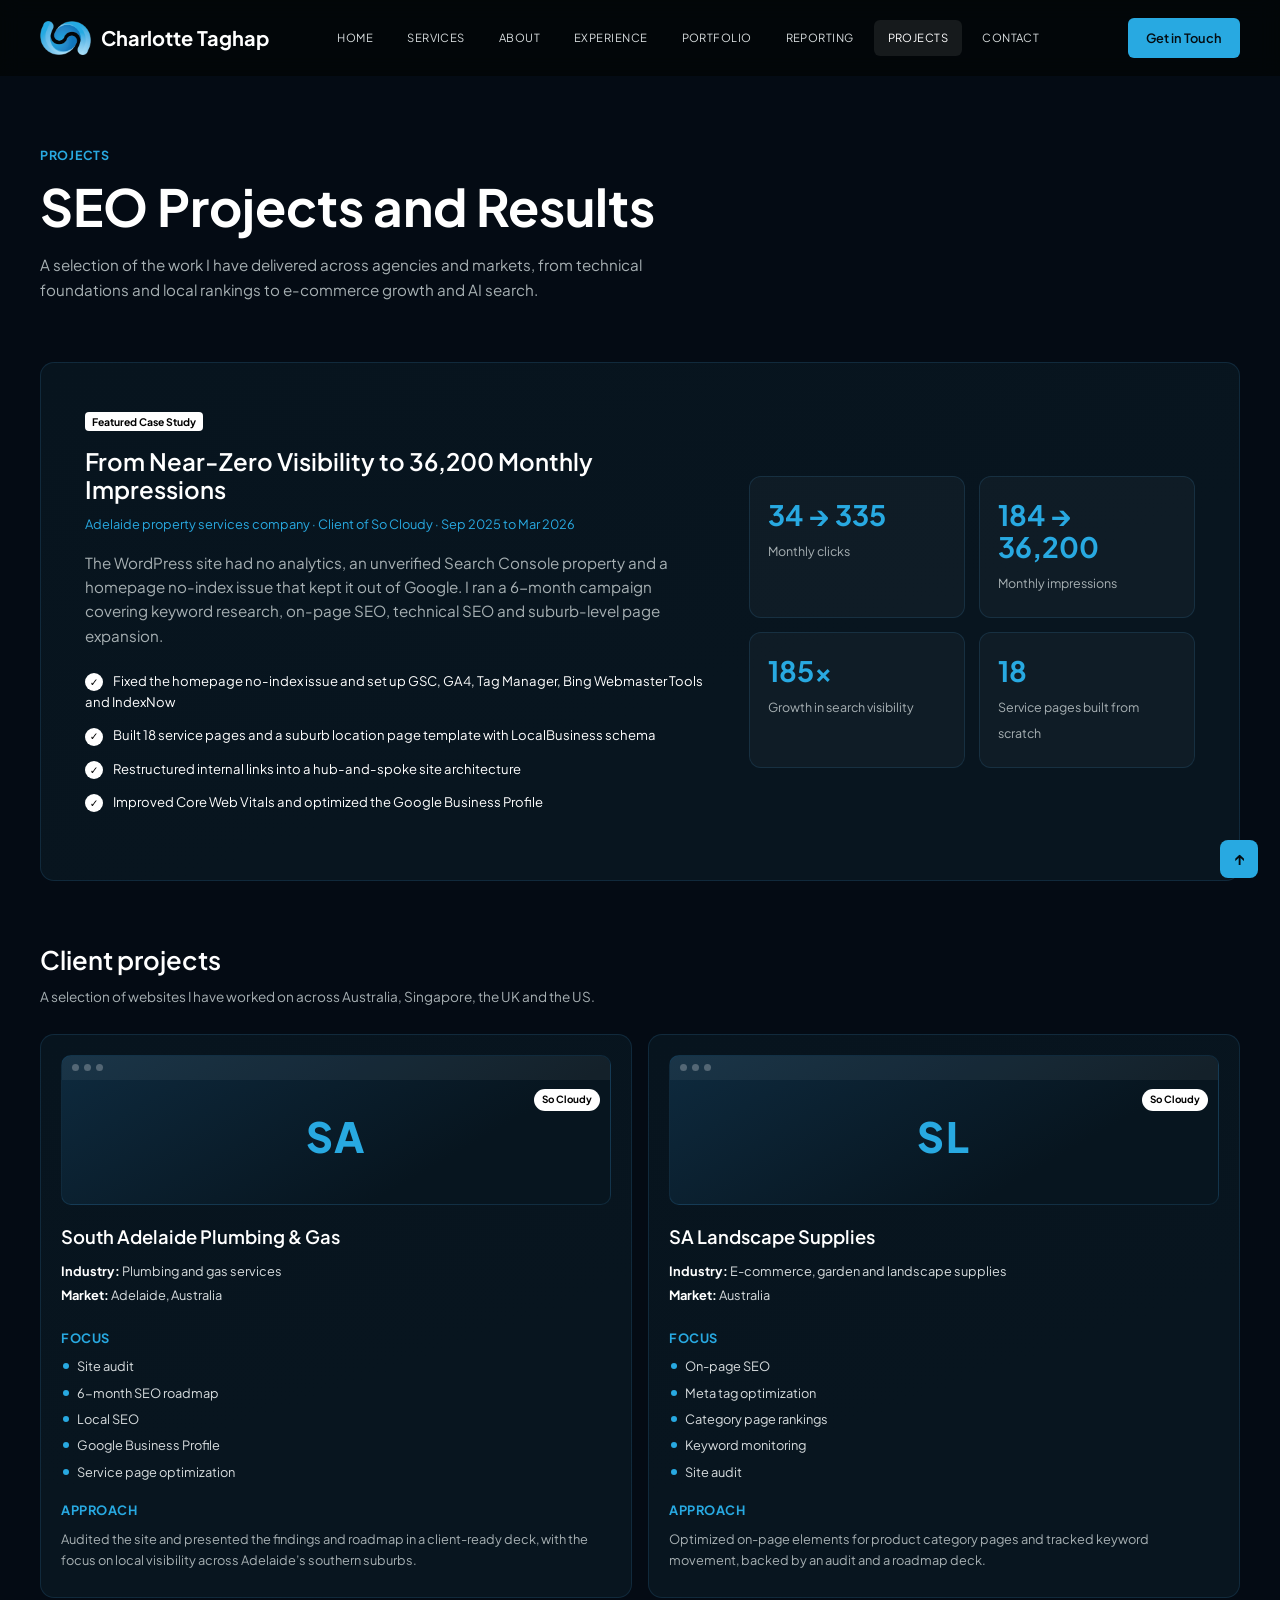
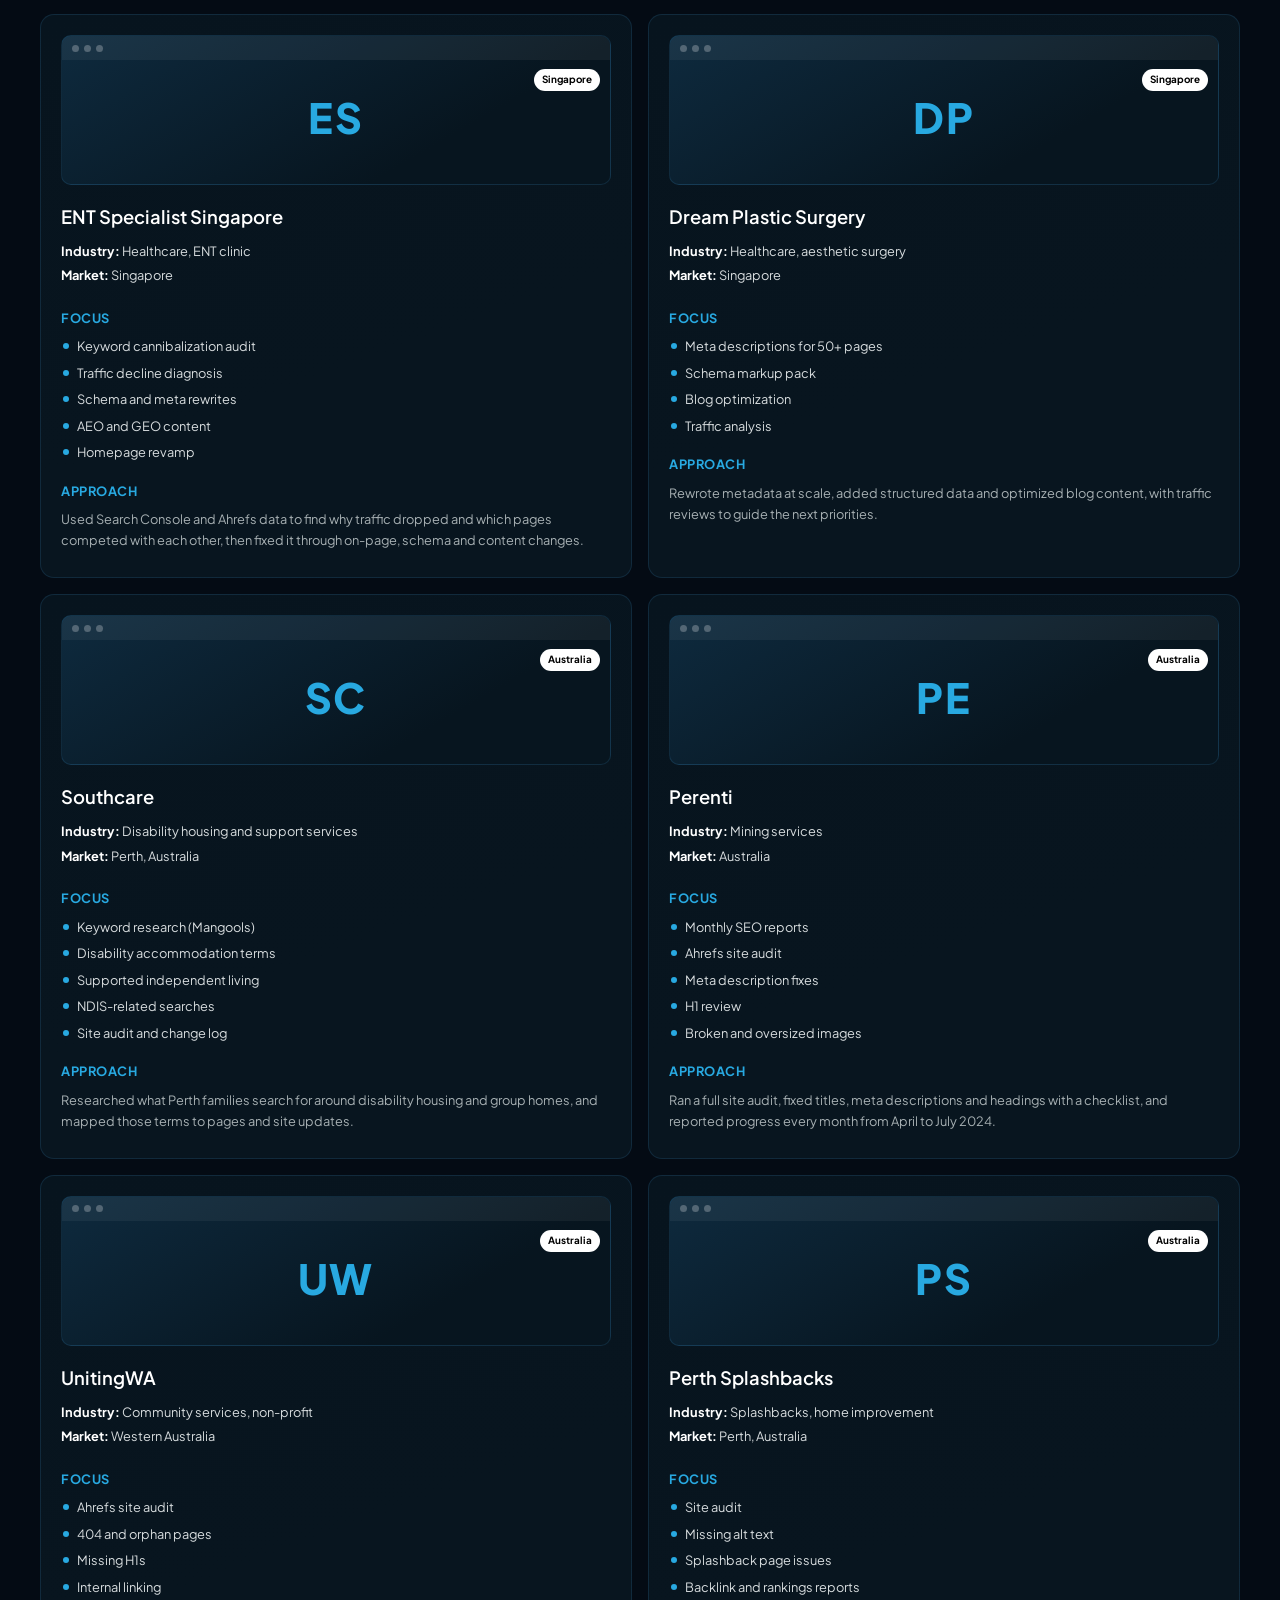
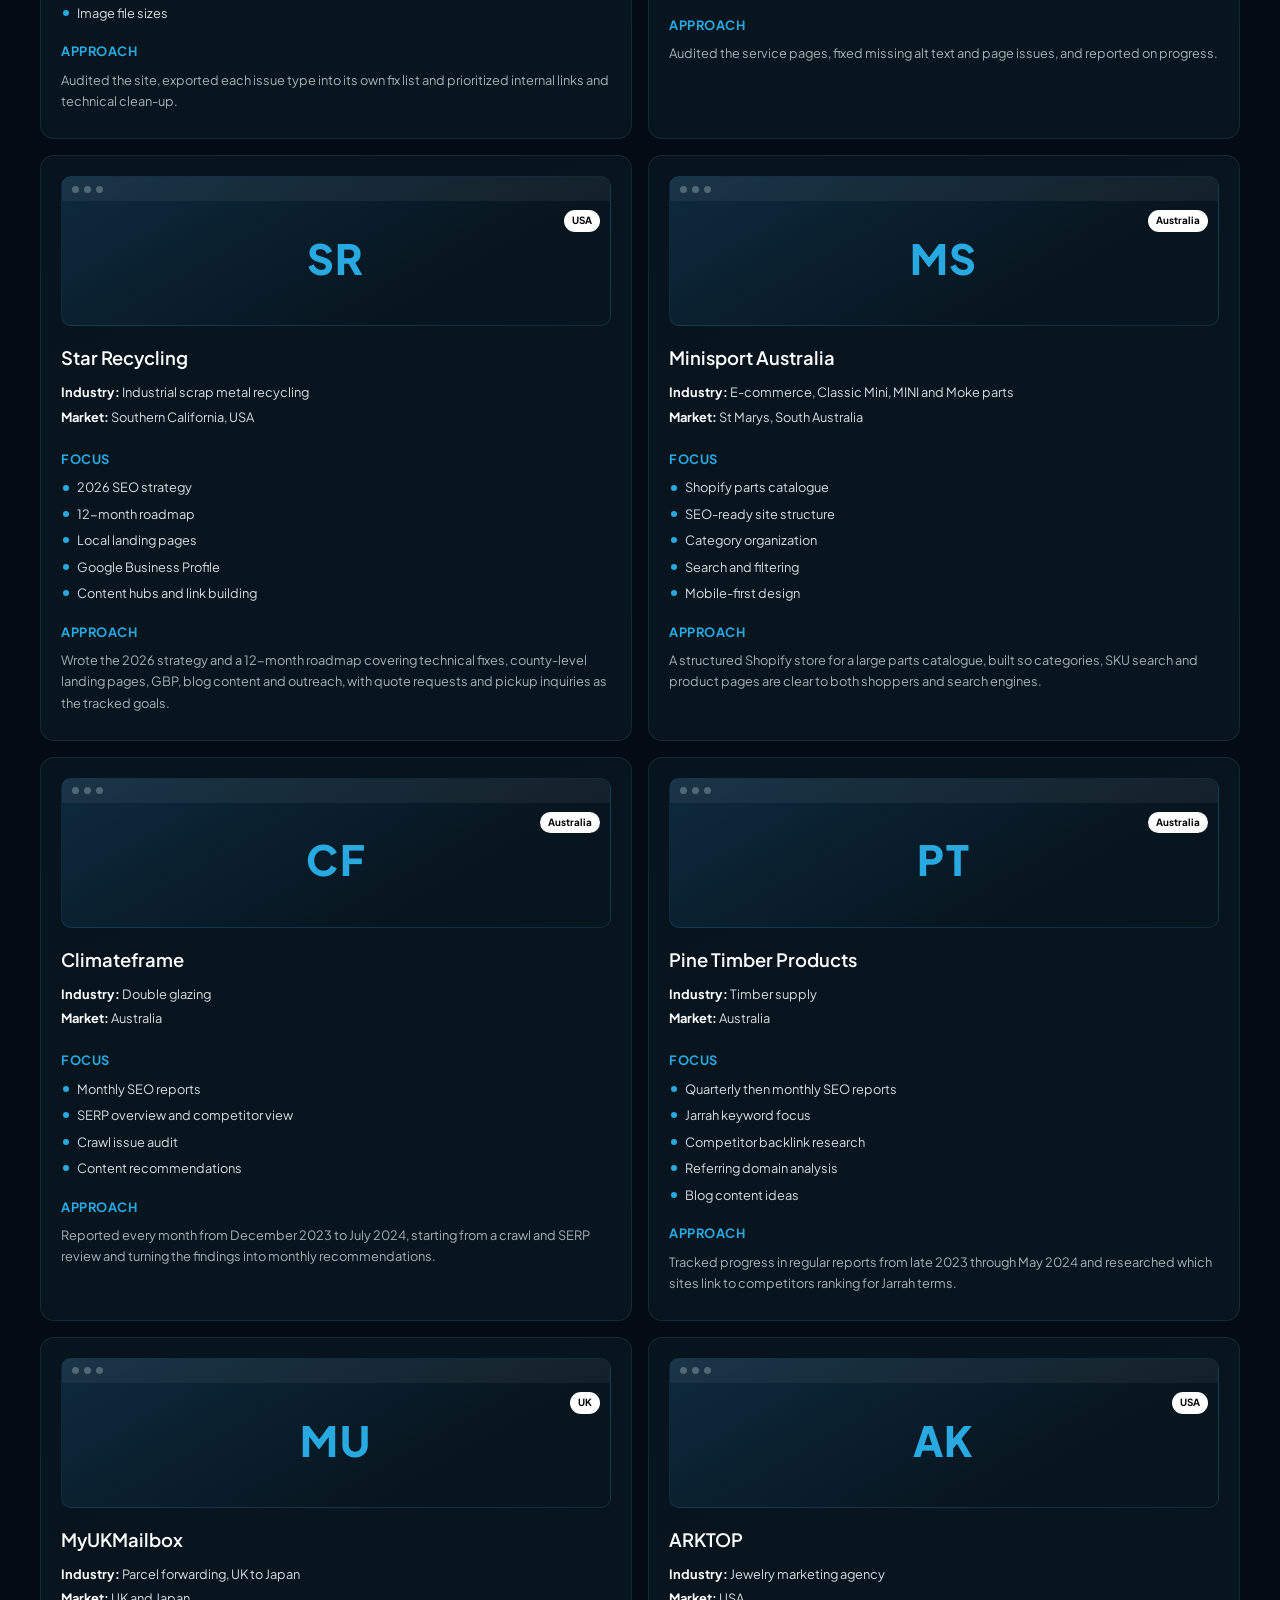
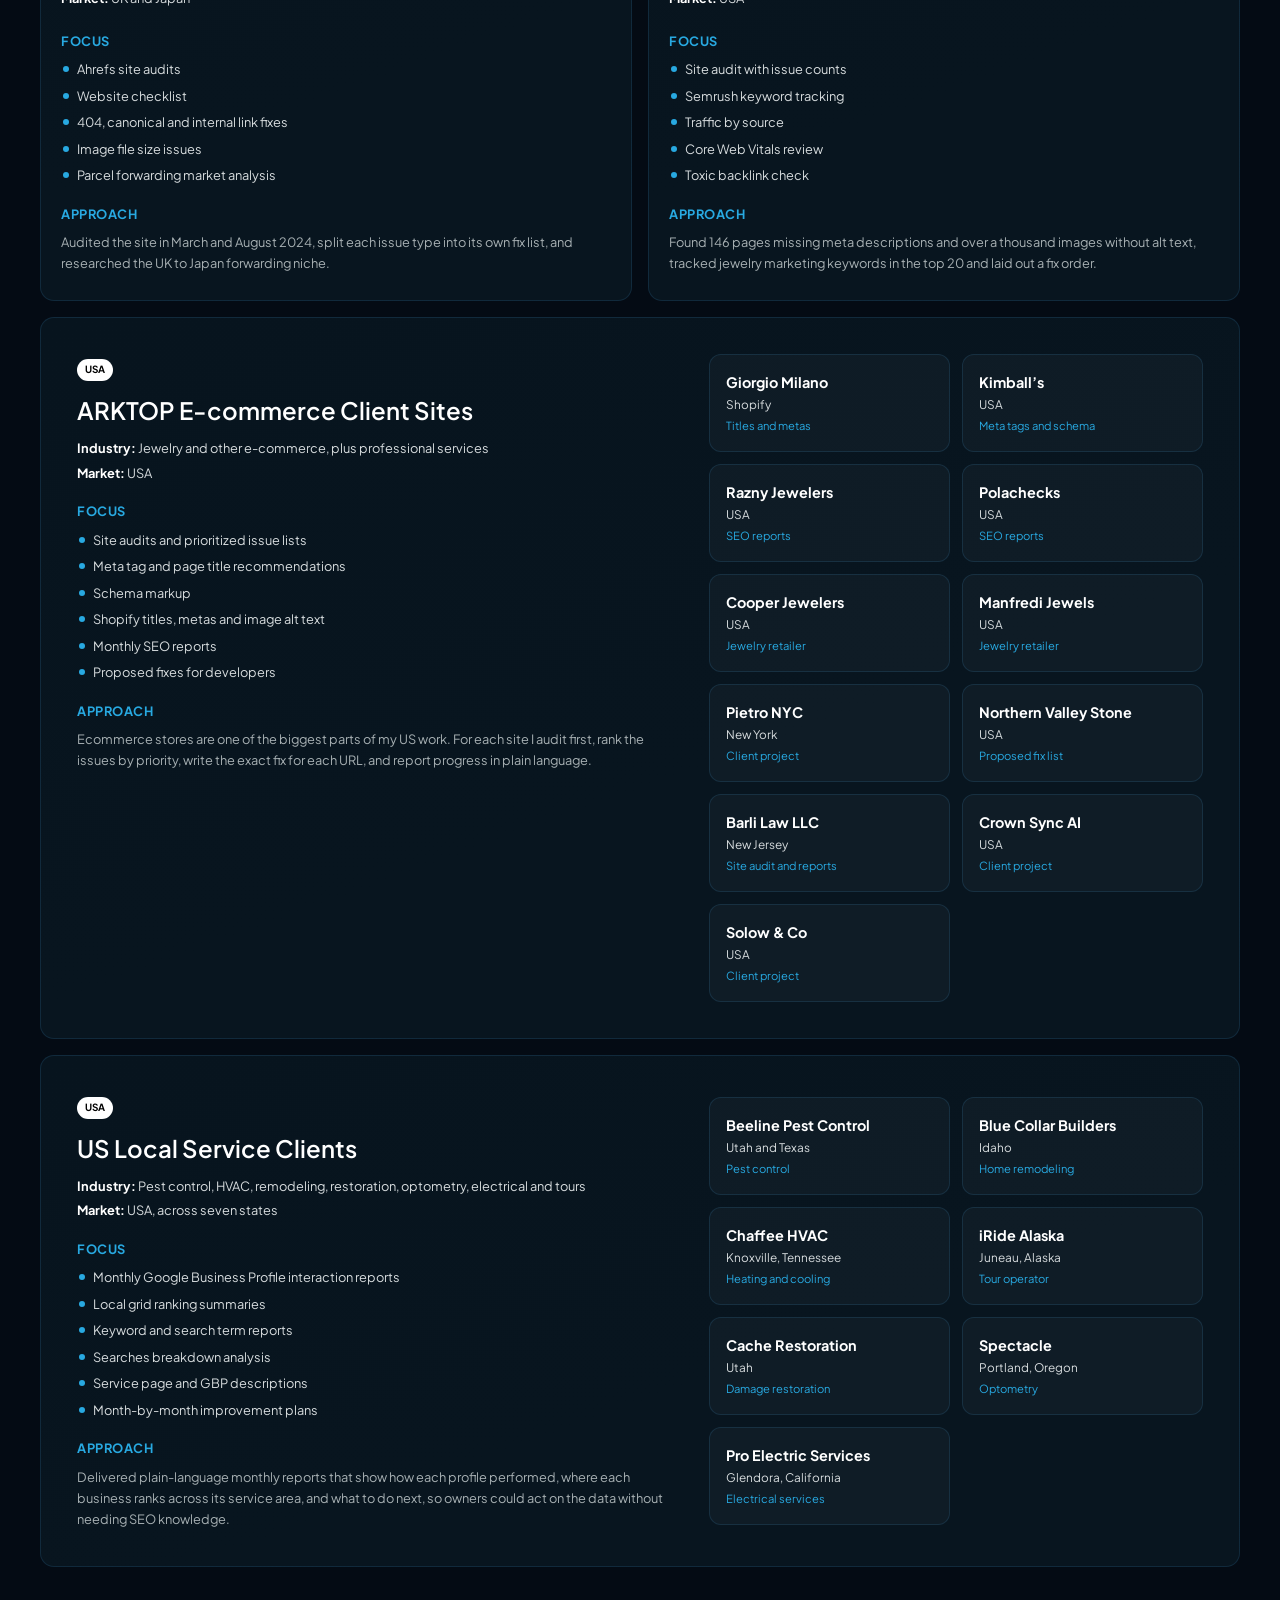
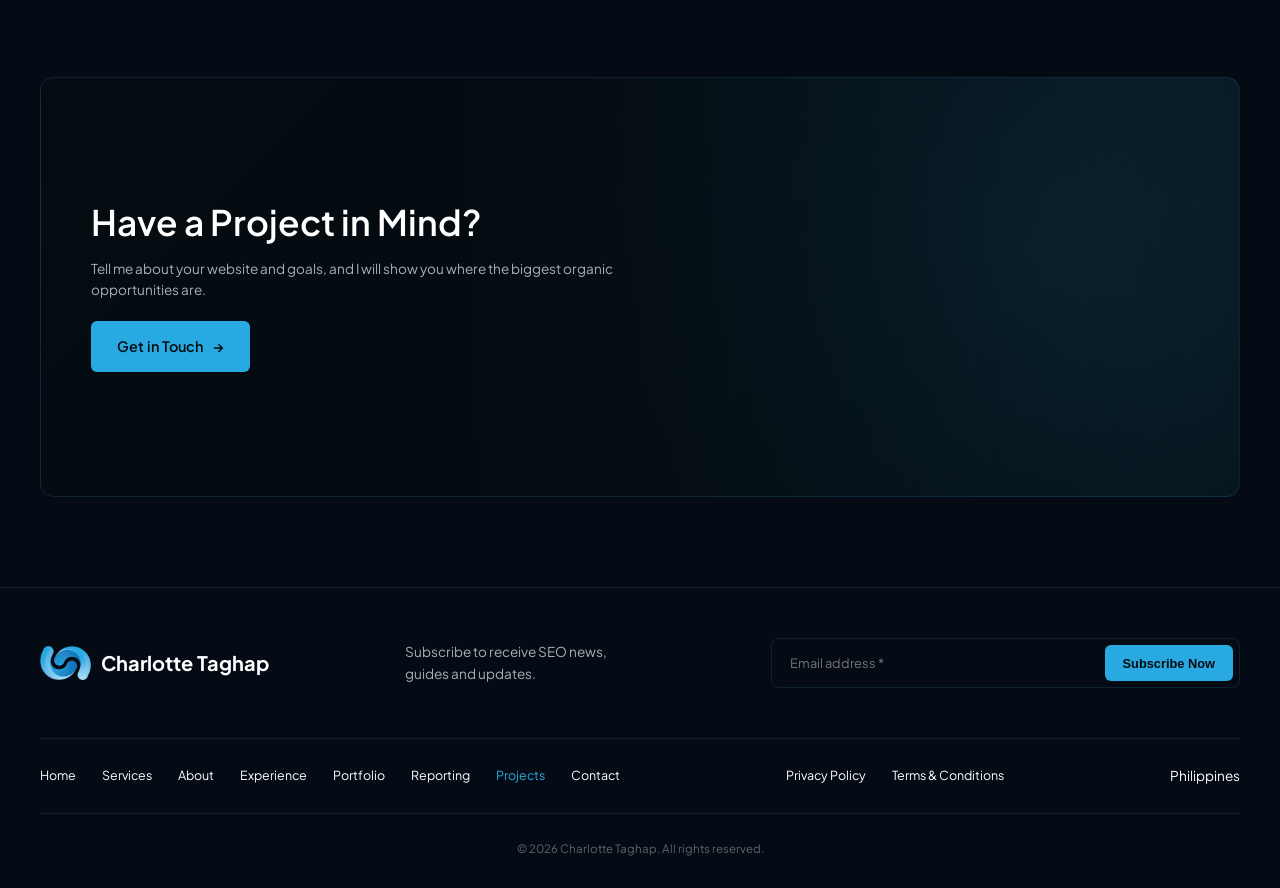
==== commit 72bf2d8f: "Add Reporting section with filterable report cards and in-page viewer Co-Authored-By: Claude Sonnet " ====
--- a/project/index.html
+++ b/project/index.html
@@ -25,6 +25,7 @@
         <a href="../#about">About</a>
         <a href="../#projects">Experience</a>
         <a href="../#portfolio">Portfolio</a>
+        <a href="../#reporting">Reporting</a>
         <a href="./" class="active">Projects</a>
         <a href="../#contact">Contact</a>
       </nav>
@@ -340,6 +341,7 @@
           <a href="../#about">About</a>
           <a href="../#projects">Experience</a>
           <a href="../#portfolio">Portfolio</a>
+          <a href="../#reporting">Reporting</a>
           <a href="./" class="active">Projects</a>
           <a href="../#contact">Contact</a>
         </nav>
--- a/style.css
+++ b/style.css
@@ -384,3 +384,33 @@
 .ai-demo__tags { display: flex; gap: 8px; margin-top: 14px; }
 .ai-demo__tags span { padding: 4px 12px; border: 1px solid var(--border); border-radius: 999px; font-size: .68rem; color: var(--text); }
 .feature-big h3 { margin-top: 250px; }
+
+/* ---------- Reporting ---------- */
+.reporting { border-top: 1px solid var(--border); }
+.rpt-filters { display: flex; flex-wrap: wrap; gap: 10px; margin-bottom: 28px; }
+.rpt-filter { background: transparent; border: 1px solid var(--border); color: #d7dcde; padding: 8px 18px; border-radius: 999px; font: inherit; font-size: 0.78rem; cursor: pointer; transition: background 0.2s, color 0.2s, border-color 0.2s; }
+.rpt-filter:hover { border-color: var(--brand); color: #fff; }
+.rpt-filter[aria-pressed="true"] { background: var(--brand); border-color: var(--brand); color: #040c11; font-weight: 600; }
+.rpt-grid { display: grid; grid-template-columns: repeat(3, 1fr); gap: 16px; }
+.rpt { padding: 24px; display: flex; flex-direction: column; gap: 10px; transition: transform 0.2s, border-color 0.2s; }
+.rpt:hover { transform: translateY(-3px); border-color: rgba(40, 169, 225, 0.5); }
+.rpt[hidden] { display: none; }
+.rpt__top { display: flex; justify-content: space-between; align-items: center; gap: 10px; }
+.rpt__tag { font-size: 0.65rem; font-weight: 700; padding: 3px 9px; border-radius: 999px; background: rgba(40, 169, 225, 0.14); border: 1px solid rgba(40, 169, 225, 0.4); color: var(--brand); }
+.rpt__period { font-size: 0.72rem; color: var(--muted); text-align: right; }
+.rpt h3 { font-size: 1.1rem; line-height: 1.3; }
+.rpt p { font-size: 0.8rem; color: var(--muted); }
+.rpt__foot { margin-top: auto; padding-top: 16px; display: flex; justify-content: space-between; align-items: center; gap: 10px; border-top: 1px solid var(--border); }
+.rpt__file { font-size: 0.7rem; color: var(--muted); }
+.rpt__foot .more { margin-top: 0; }
+.rpt-more { margin-top: 28px; text-align: center; }
+.rmodal { position: fixed; inset: 0; z-index: 100; display: none; padding: 4vh 4vw; background: rgba(2, 6, 10, 0.82); backdrop-filter: blur(4px); }
+.rmodal.open { display: flex; }
+.rmodal__box { margin: auto; width: min(1000px, 100%); height: 100%; max-height: 92vh; display: flex; flex-direction: column; background: var(--card); border: 1px solid var(--border); border-radius: var(--radius); overflow: hidden; }
+.rmodal__bar { display: flex; align-items: center; gap: 14px; padding: 14px 18px; border-bottom: 1px solid var(--border); }
+.rmodal__title { font-size: 0.95rem; font-weight: 600; margin-right: auto; }
+.rmodal__close { background: none; border: 1px solid var(--border); color: #fff; width: 34px; height: 34px; border-radius: 8px; font-size: 1.4rem; line-height: 1; cursor: pointer; }
+.rmodal__close:hover { border-color: var(--brand); color: var(--brand); }
+.rmodal__frame { flex: 1; width: 100%; border: 0; background: #fff; }
+@media (max-width: 1000px) { .rpt-grid { grid-template-columns: repeat(2, 1fr); } }
+@media (max-width: 640px) { .rpt-grid { grid-template-columns: 1fr; } .rmodal { padding: 0; } .rmodal__box { max-height: 100vh; border-radius: 0; } .rmodal__bar .btn { padding: 8px 12px; } }
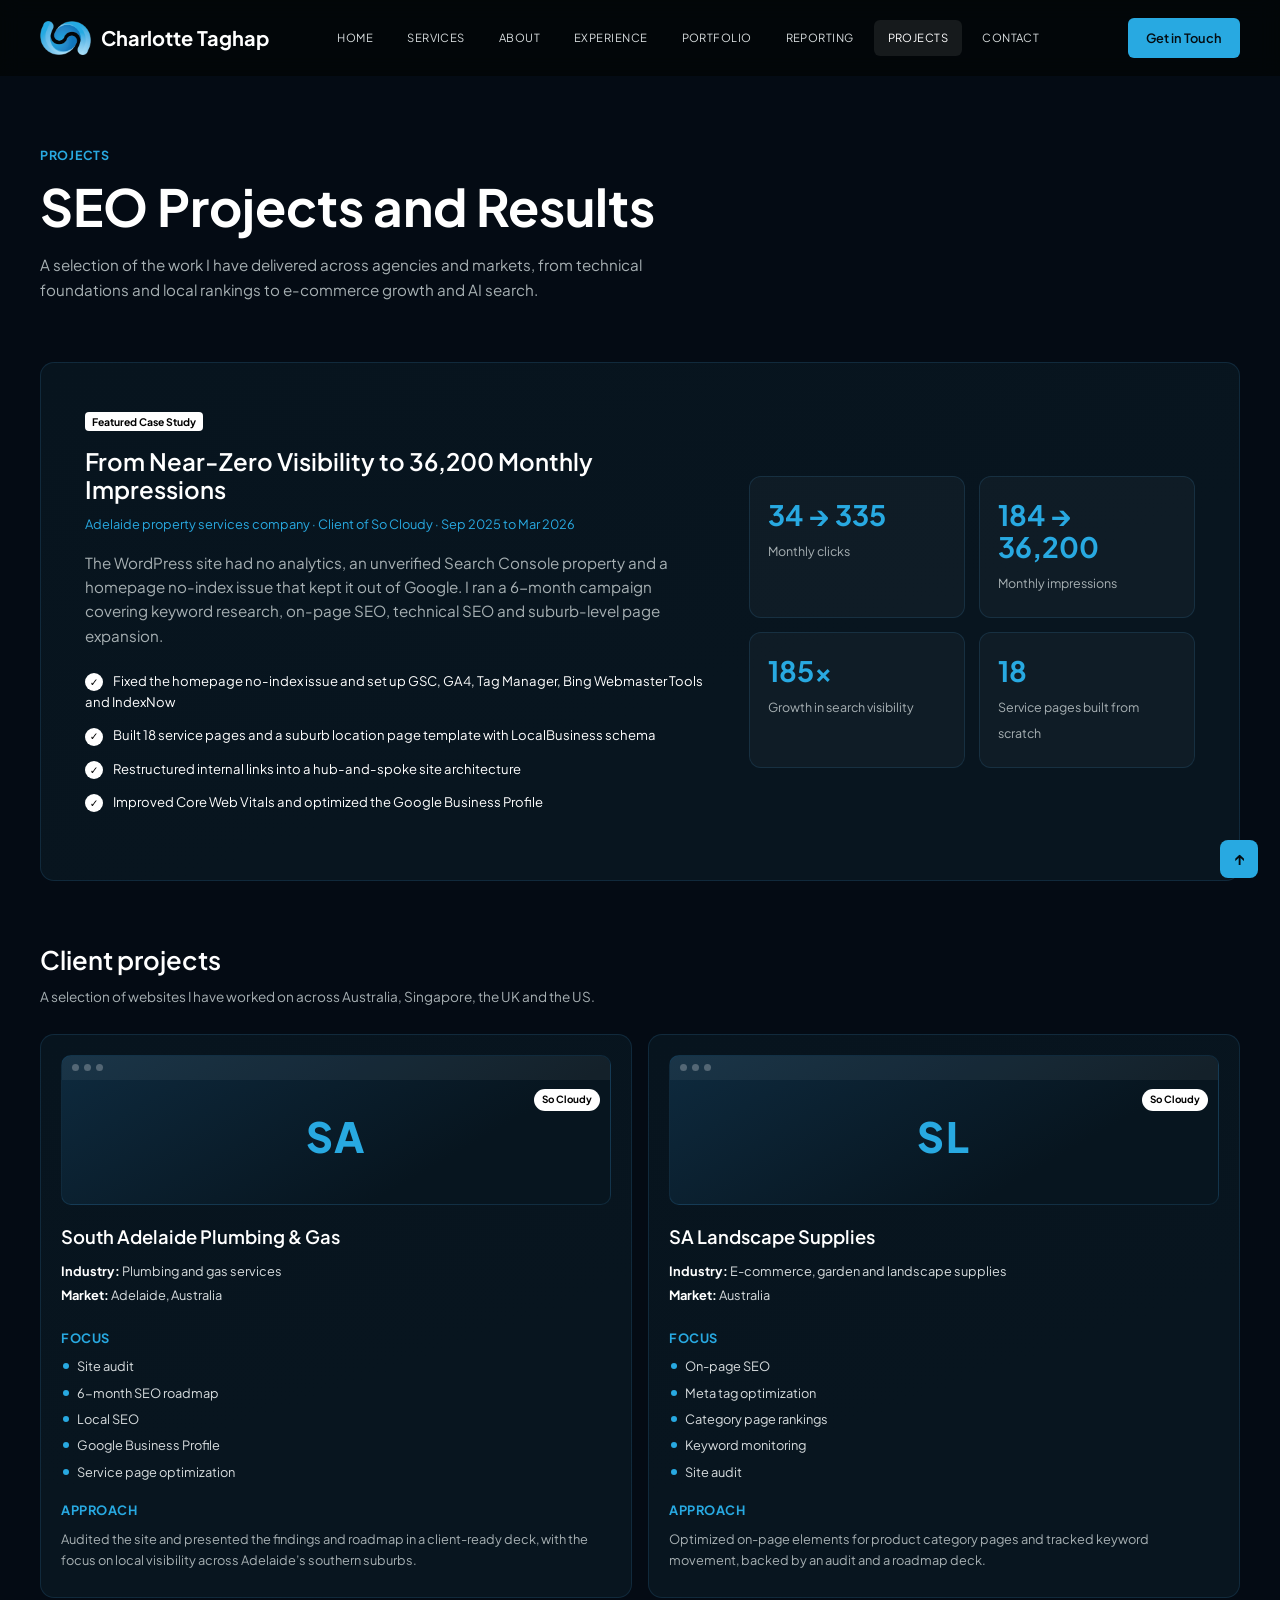
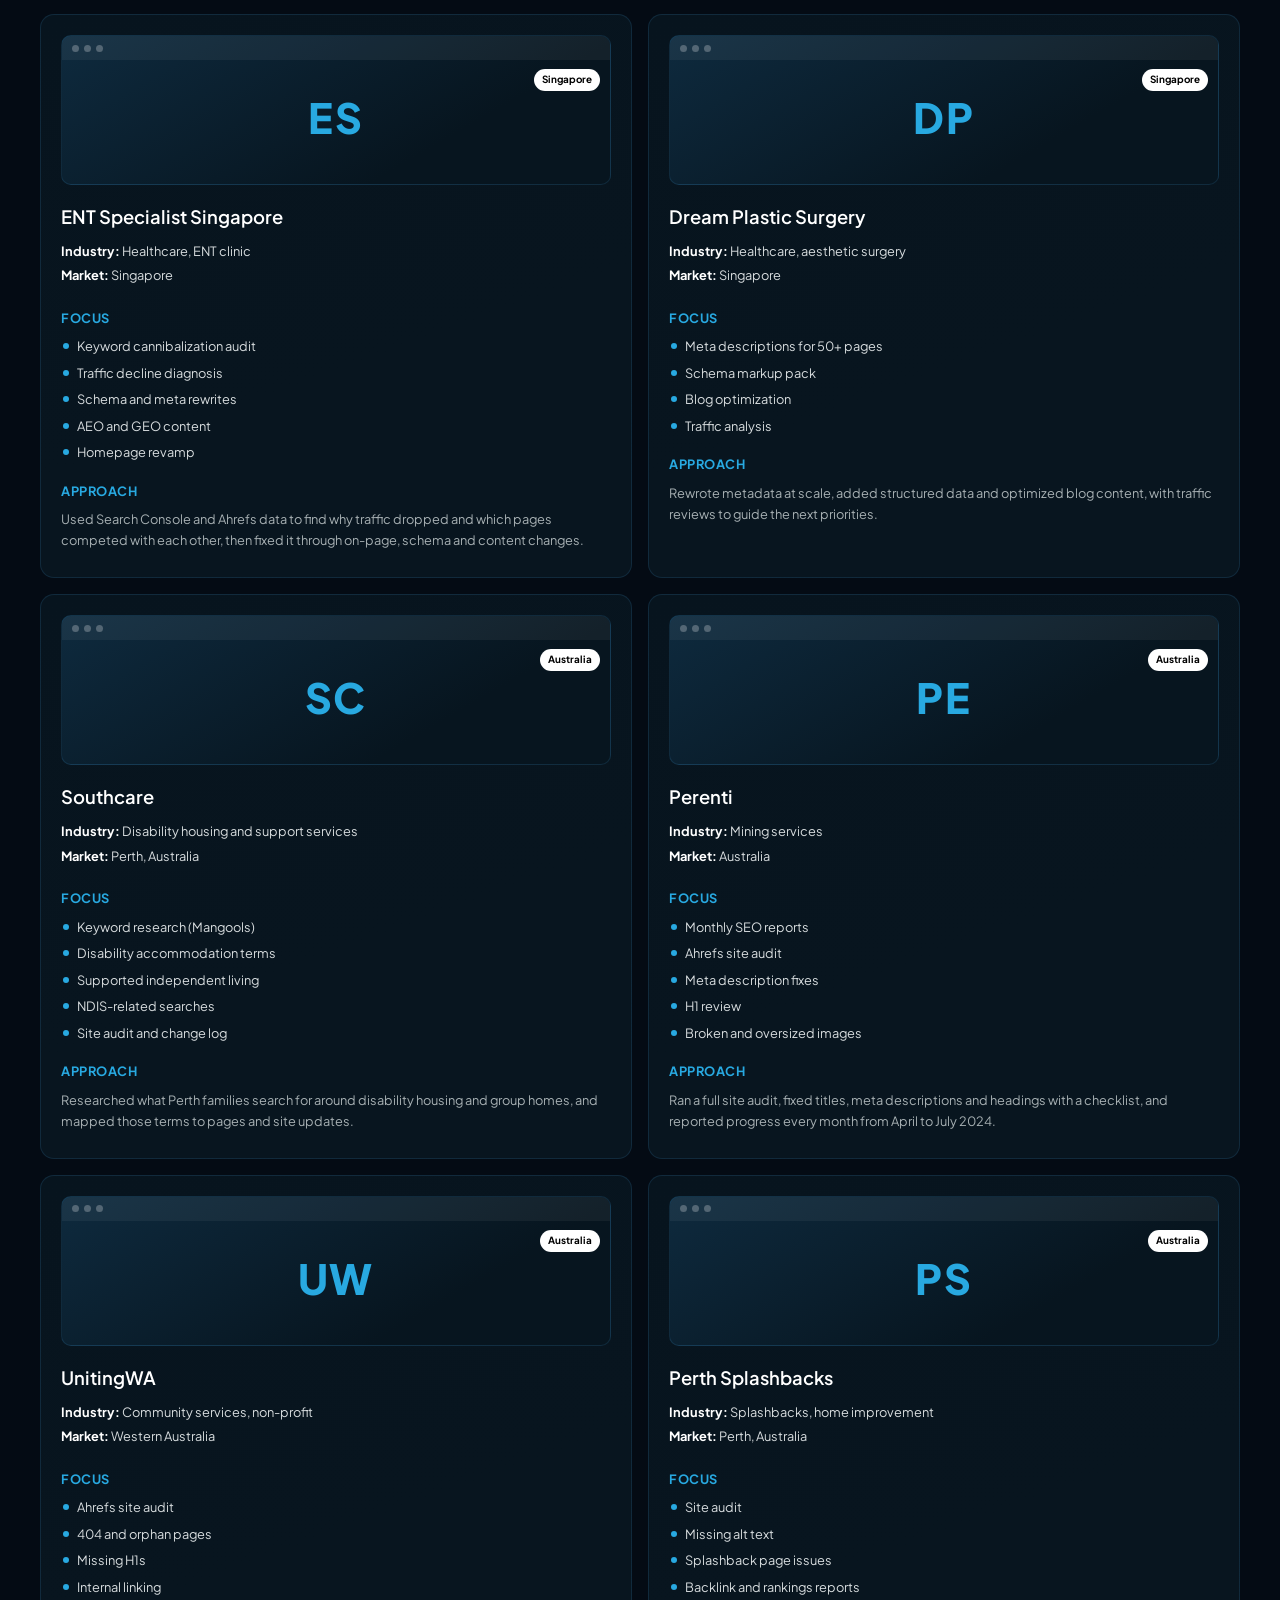
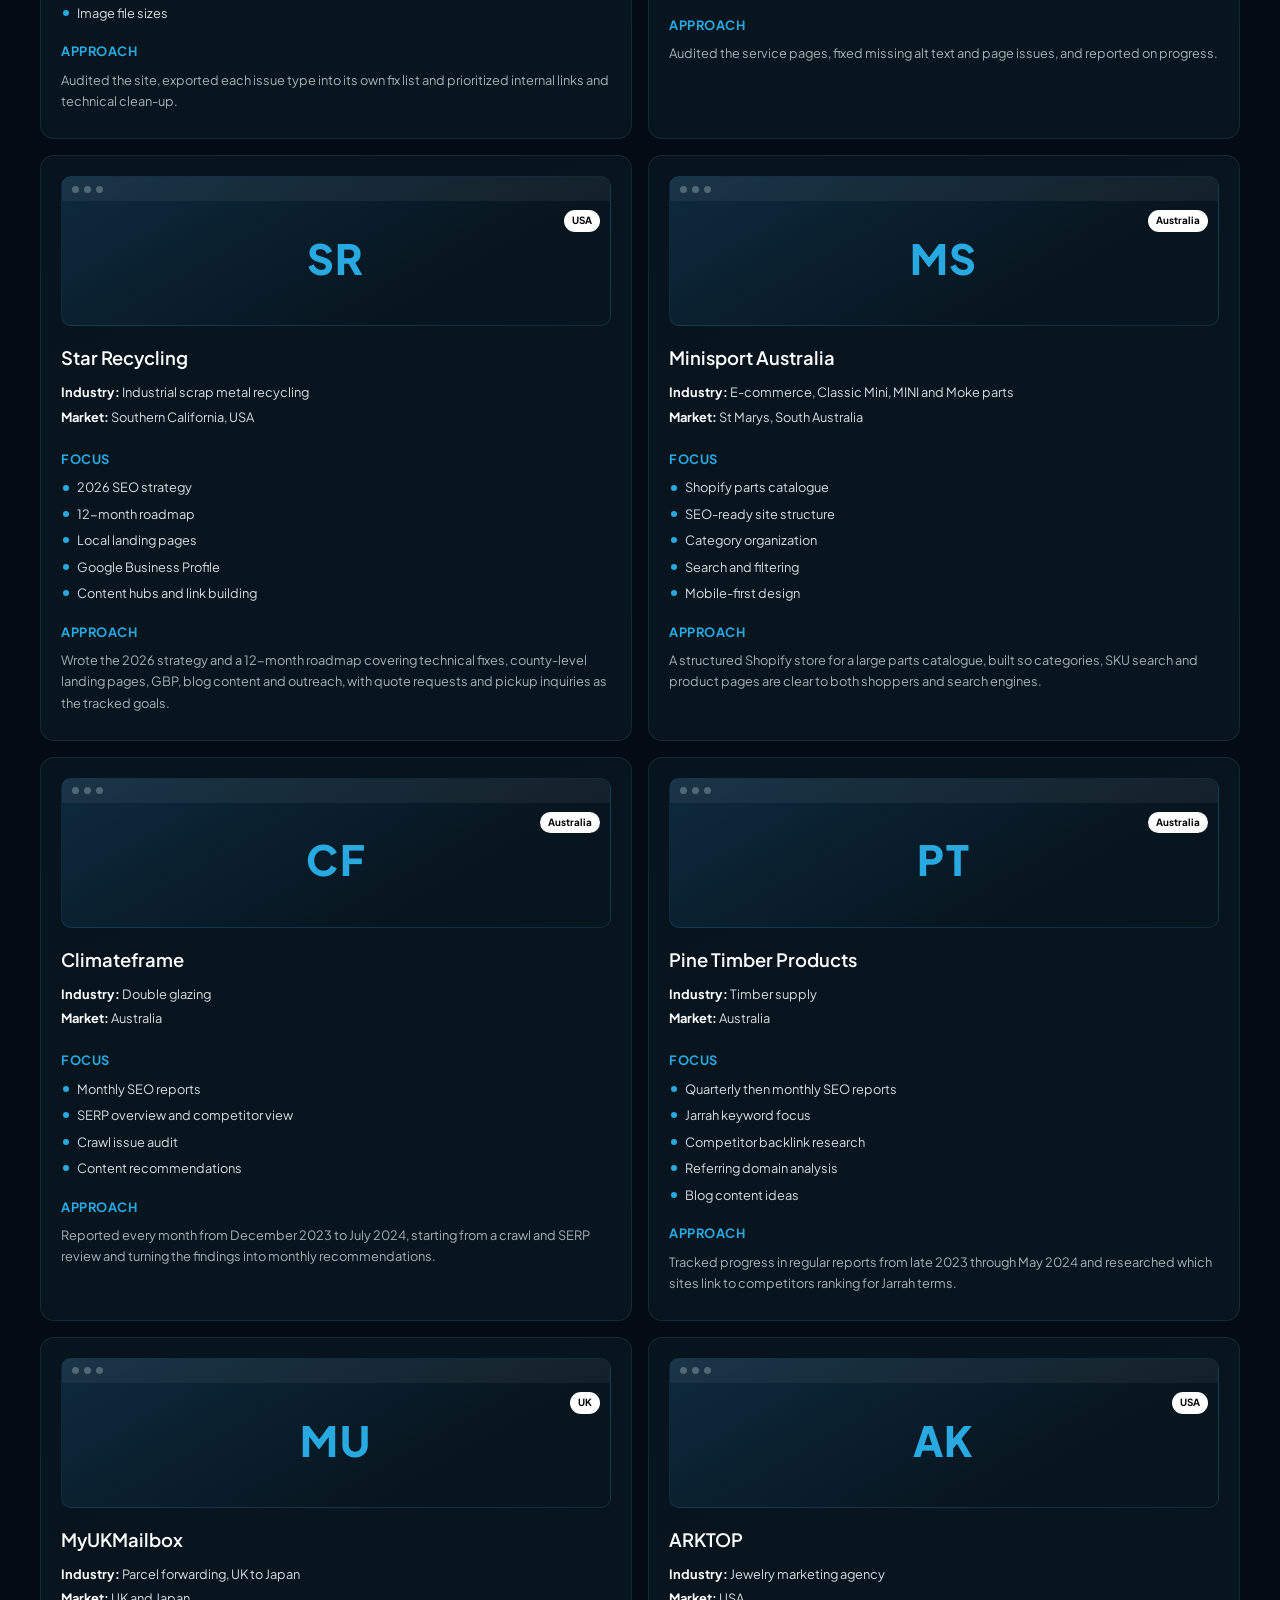
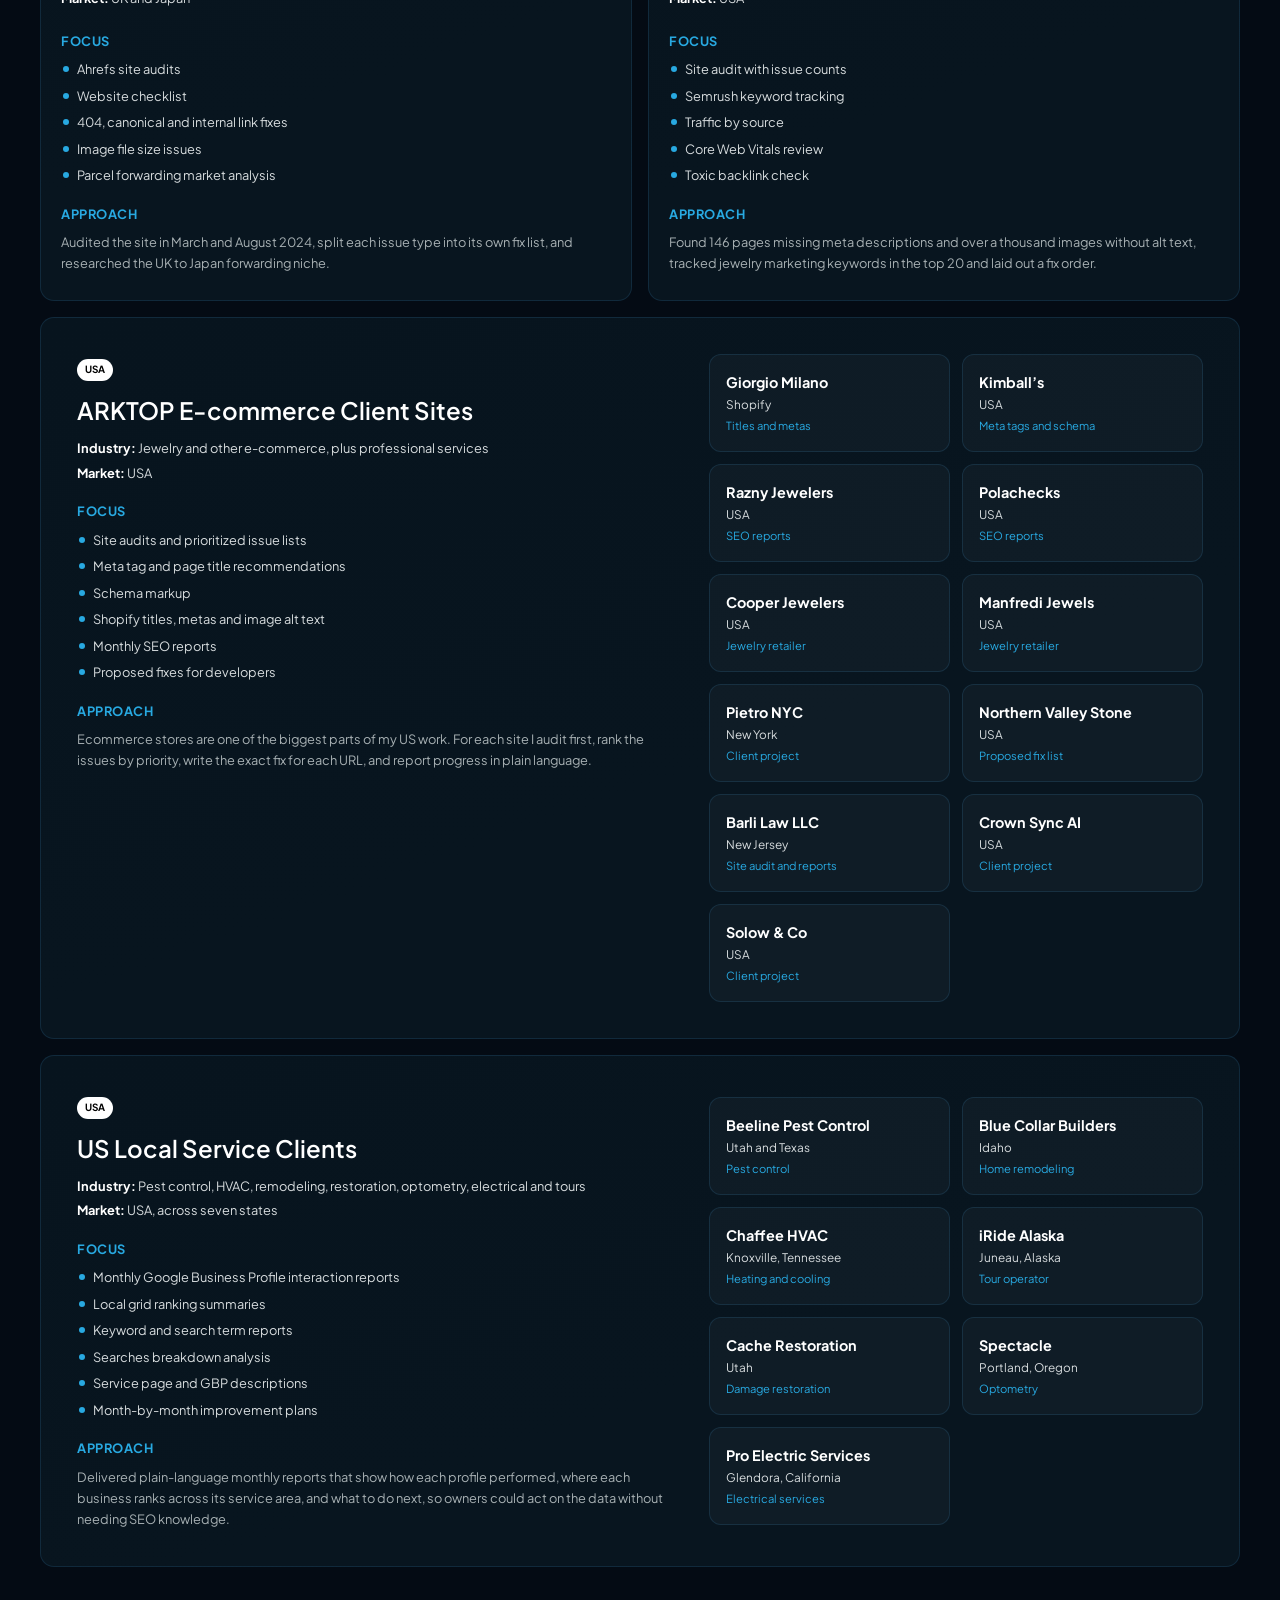
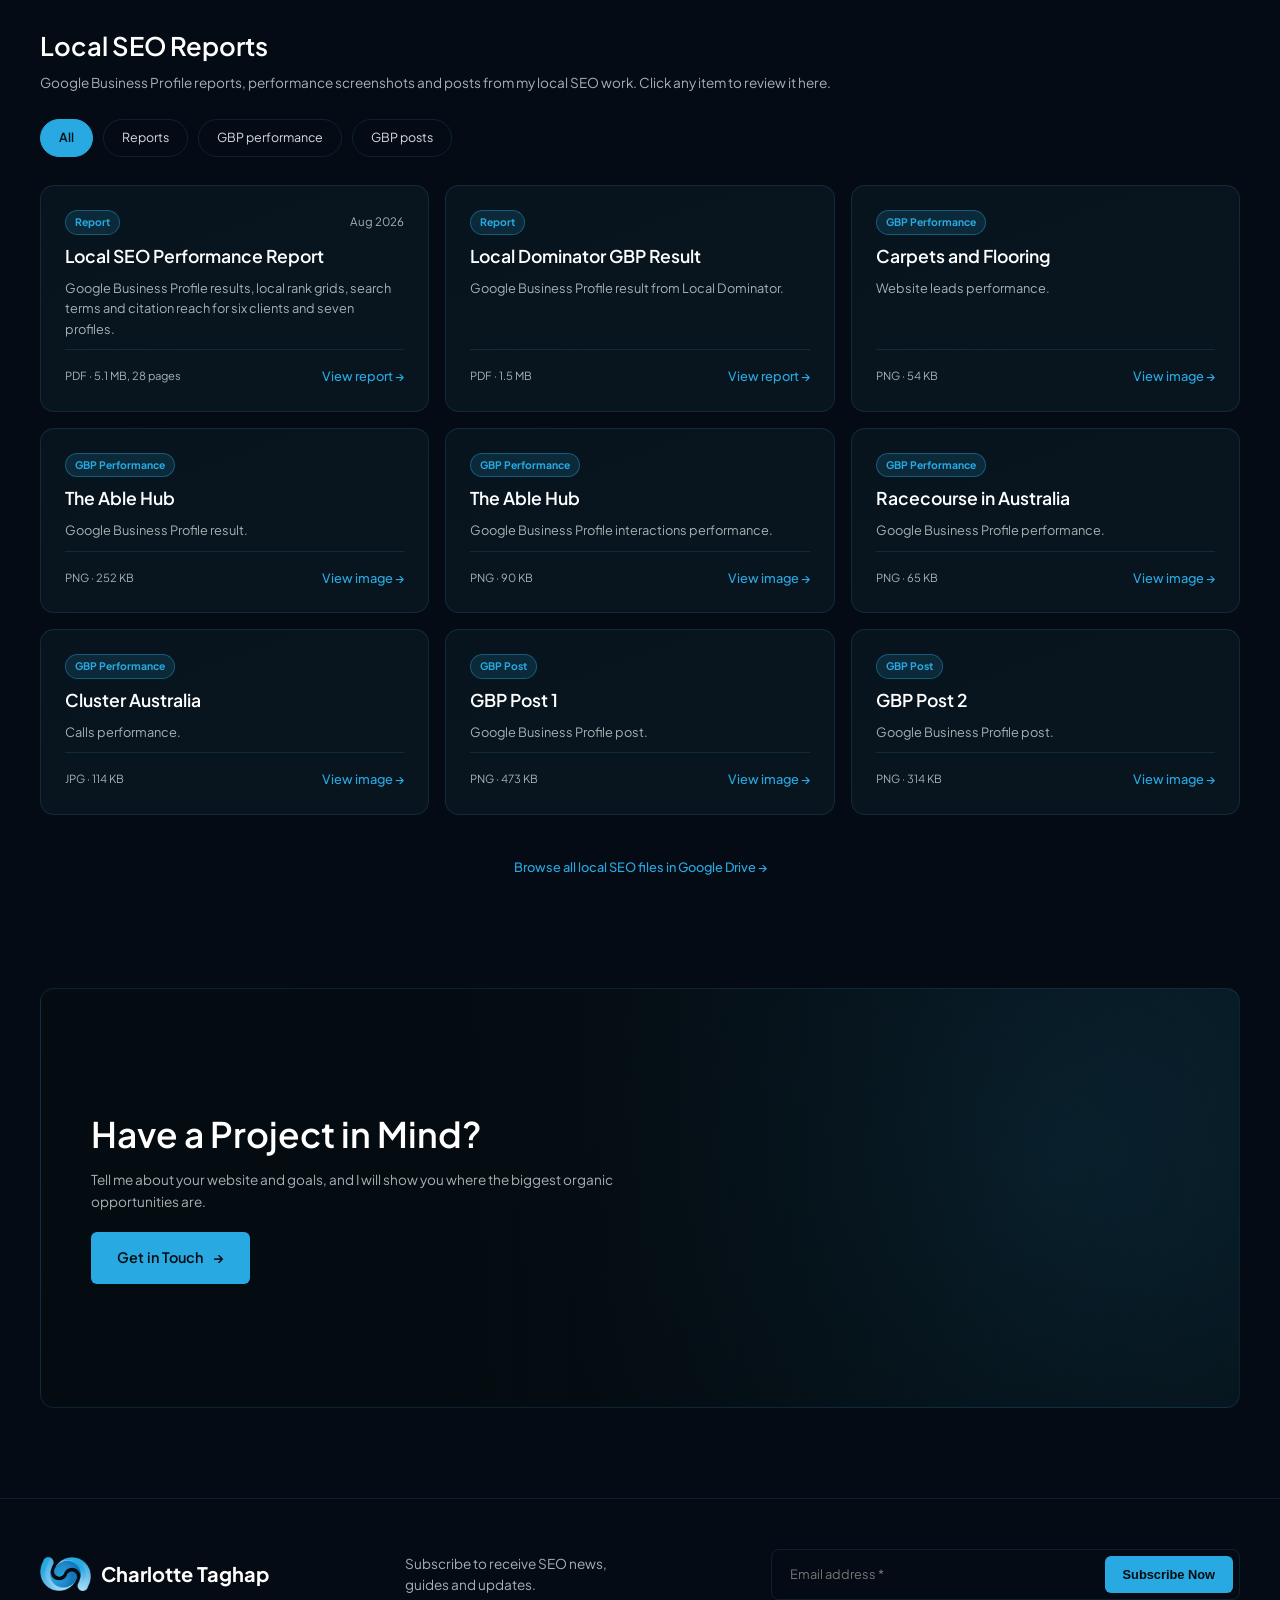
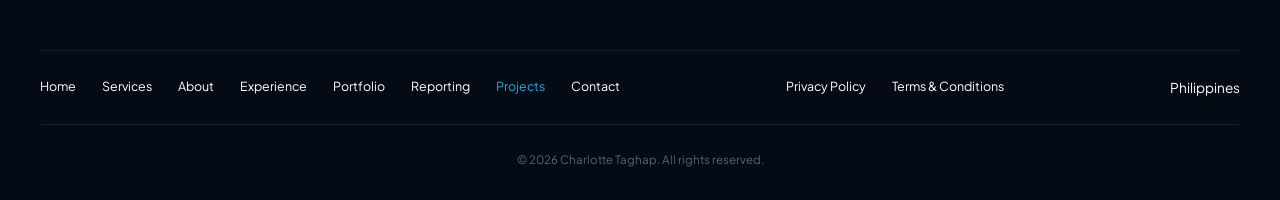
==== commit e07dd141: "Projects: add Local SEO Reports section with viewer, host Aug 2026 report Share the report viewer sc" ====
--- a/project/index.html
+++ b/project/index.html
@@ -307,6 +307,102 @@
             <ul class="pc__clients"><li><strong>Beeline Pest Control</strong><span>Utah and Texas</span><em>Pest control</em></li><li><strong>Blue Collar Builders</strong><span>Idaho</span><em>Home remodeling</em></li><li><strong>Chaffee HVAC</strong><span>Knoxville, Tennessee</span><em>Heating and cooling</em></li><li><strong>iRide Alaska</strong><span>Juneau, Alaska</span><em>Tour operator</em></li><li><strong>Cache Restoration</strong><span>Utah</span><em>Damage restoration</em></li><li><strong>Spectacle</strong><span>Portland, Oregon</span><em>Optometry</em></li><li><strong>Pro Electric Services</strong><span>Glendora, California</span><em>Electrical services</em></li></ul>
           </article>
         </div>
+
+        <h2 class="projects-page__h" id="local-seo-reports">Local SEO Reports</h2>
+        <p class="muted projects-page__sub">Google Business Profile reports, performance screenshots and posts from my local SEO work. Click any item to review it here.</p>
+
+        <div class="rpt-filters" role="group" aria-label="Filter local SEO reports">
+          <button type="button" class="rpt-filter" data-filter="all" aria-pressed="true">All</button>
+          <button type="button" class="rpt-filter" data-filter="reports" aria-pressed="false">Reports</button>
+          <button type="button" class="rpt-filter" data-filter="perf" aria-pressed="false">GBP performance</button>
+          <button type="button" class="rpt-filter" data-filter="posts" aria-pressed="false">GBP posts</button>
+        </div>
+
+        <div class="rpt-grid">
+          <article class="card rpt" data-cat="reports">
+            <div class="rpt__top"><span class="rpt__tag">Report</span><span class="rpt__period">Aug 2026</span></div>
+            <h3>Local SEO Performance Report</h3>
+            <p>Google Business Profile results, local rank grids, search terms and citation reach for six clients and seven profiles.</p>
+            <div class="rpt__foot">
+              <span class="rpt__file">PDF &middot; 5.1 MB, 28 pages</span>
+              <a class="more rpt__open" href="../reports/Local_SEO_Performance_Report_Aug2026.pdf" data-preview="../reports/Local_SEO_Performance_Report_Aug2026.pdf#view=FitH" data-title="Local SEO Performance Report (Report, Aug 2026)" data-direct target="_blank" rel="noopener">View report &rarr;</a>
+            </div>
+          </article>
+          <article class="card rpt" data-cat="reports">
+            <div class="rpt__top"><span class="rpt__tag">Report</span></div>
+            <h3>Local Dominator GBP Result</h3>
+            <p>Google Business Profile result from Local Dominator.</p>
+            <div class="rpt__foot">
+              <span class="rpt__file">PDF &middot; 1.5 MB</span>
+              <a class="more rpt__open" href="https://drive.google.com/file/d/1vODK_laxmf0Dc1bb-zUagDI1pLZbSufV/view" data-preview="https://drive.google.com/file/d/1vODK_laxmf0Dc1bb-zUagDI1pLZbSufV/preview" data-title="Local Dominator GBP Result (Report)" target="_blank" rel="noopener">View report &rarr;</a>
+            </div>
+          </article>
+          <article class="card rpt" data-cat="perf">
+            <div class="rpt__top"><span class="rpt__tag">GBP Performance</span></div>
+            <h3>Carpets and Flooring</h3>
+            <p>Website leads performance.</p>
+            <div class="rpt__foot">
+              <span class="rpt__file">PNG &middot; 54 KB</span>
+              <a class="more rpt__open" href="https://drive.google.com/file/d/19uLc_TiFMWwVqa-Nu_BZkErklZ-E16DJ/view" data-preview="https://drive.google.com/file/d/19uLc_TiFMWwVqa-Nu_BZkErklZ-E16DJ/preview" data-title="Carpets and Flooring (GBP Performance)" target="_blank" rel="noopener">View image &rarr;</a>
+            </div>
+          </article>
+          <article class="card rpt" data-cat="perf">
+            <div class="rpt__top"><span class="rpt__tag">GBP Performance</span></div>
+            <h3>The Able Hub</h3>
+            <p>Google Business Profile result.</p>
+            <div class="rpt__foot">
+              <span class="rpt__file">PNG &middot; 252 KB</span>
+              <a class="more rpt__open" href="https://drive.google.com/file/d/1WiTtaC2Vmmv0zRzh4AJhgFqRQPt8QlcB/view" data-preview="https://drive.google.com/file/d/1WiTtaC2Vmmv0zRzh4AJhgFqRQPt8QlcB/preview" data-title="The Able Hub (GBP Performance)" target="_blank" rel="noopener">View image &rarr;</a>
+            </div>
+          </article>
+          <article class="card rpt" data-cat="perf">
+            <div class="rpt__top"><span class="rpt__tag">GBP Performance</span></div>
+            <h3>The Able Hub</h3>
+            <p>Google Business Profile interactions performance.</p>
+            <div class="rpt__foot">
+              <span class="rpt__file">PNG &middot; 90 KB</span>
+              <a class="more rpt__open" href="https://drive.google.com/file/d/1tINxq2lyTEztGgifuXvl0ihReYdnu4Lz/view" data-preview="https://drive.google.com/file/d/1tINxq2lyTEztGgifuXvl0ihReYdnu4Lz/preview" data-title="The Able Hub (GBP Performance)" target="_blank" rel="noopener">View image &rarr;</a>
+            </div>
+          </article>
+          <article class="card rpt" data-cat="perf">
+            <div class="rpt__top"><span class="rpt__tag">GBP Performance</span></div>
+            <h3>Racecourse in Australia</h3>
+            <p>Google Business Profile performance.</p>
+            <div class="rpt__foot">
+              <span class="rpt__file">PNG &middot; 65 KB</span>
+              <a class="more rpt__open" href="https://drive.google.com/file/d/1254FdD8qqWQckvL_3g0o-uKUgfFYjITm/view" data-preview="https://drive.google.com/file/d/1254FdD8qqWQckvL_3g0o-uKUgfFYjITm/preview" data-title="Racecourse in Australia (GBP Performance)" target="_blank" rel="noopener">View image &rarr;</a>
+            </div>
+          </article>
+          <article class="card rpt" data-cat="perf">
+            <div class="rpt__top"><span class="rpt__tag">GBP Performance</span></div>
+            <h3>Cluster Australia</h3>
+            <p>Calls performance.</p>
+            <div class="rpt__foot">
+              <span class="rpt__file">JPG &middot; 114 KB</span>
+              <a class="more rpt__open" href="https://drive.google.com/file/d/1YXmHB4aKsGBKOiegk7NzuVObbt9LjF22/view" data-preview="https://drive.google.com/file/d/1YXmHB4aKsGBKOiegk7NzuVObbt9LjF22/preview" data-title="Cluster Australia (GBP Performance)" target="_blank" rel="noopener">View image &rarr;</a>
+            </div>
+          </article>
+          <article class="card rpt" data-cat="posts">
+            <div class="rpt__top"><span class="rpt__tag">GBP Post</span></div>
+            <h3>GBP Post 1</h3>
+            <p>Google Business Profile post.</p>
+            <div class="rpt__foot">
+              <span class="rpt__file">PNG &middot; 473 KB</span>
+              <a class="more rpt__open" href="https://drive.google.com/file/d/1gAgS4Vg6FgRPBNV9IPnS-Xqs07o45S3c/view" data-preview="https://drive.google.com/file/d/1gAgS4Vg6FgRPBNV9IPnS-Xqs07o45S3c/preview" data-title="GBP Post 1 (GBP Post)" target="_blank" rel="noopener">View image &rarr;</a>
+            </div>
+          </article>
+          <article class="card rpt" data-cat="posts">
+            <div class="rpt__top"><span class="rpt__tag">GBP Post</span></div>
+            <h3>GBP Post 2</h3>
+            <p>Google Business Profile post.</p>
+            <div class="rpt__foot">
+              <span class="rpt__file">PNG &middot; 314 KB</span>
+              <a class="more rpt__open" href="https://drive.google.com/file/d/14cWUz9gsnasM-sT9juZ1lHgvEtAcRAKC/view" data-preview="https://drive.google.com/file/d/14cWUz9gsnasM-sT9juZ1lHgvEtAcRAKC/preview" data-title="GBP Post 2 (GBP Post)" target="_blank" rel="noopener">View image &rarr;</a>
+            </div>
+          </article>
+        </div>
+
+        <p class="rpt-more"><a class="more" href="https://drive.google.com/drive/folders/1eIAQdH6In3S12IIHZ6DBlnG0ILG9uLHL" target="_blank" rel="noopener">Browse all local SEO files in Google Drive &rarr;</a></p>
       </div>
     </section>
 
@@ -355,6 +451,18 @@
     </div>
   </footer>
 
+  <!-- REPORT VIEWER -->
+  <div class="rmodal" id="rmodal" role="dialog" aria-modal="true" aria-labelledby="rmodalTitle" hidden>
+    <div class="rmodal__box">
+      <div class="rmodal__bar">
+        <h3 class="rmodal__title" id="rmodalTitle">Report</h3>
+        <a class="btn btn--sm" id="rmodalOpen" href="#" target="_blank" rel="noopener">Open in Drive <span>&rarr;</span></a>
+        <button type="button" class="rmodal__close" id="rmodalClose" aria-label="Close report">&times;</button>
+      </div>
+      <iframe class="rmodal__frame" id="rmodalFrame" title="Report preview" loading="lazy" allow="fullscreen"></iframe>
+    </div>
+  </div>
+
   <a href="#top" class="totop" aria-label="Back to top">&uarr;</a>
 
   <script>
@@ -362,5 +470,6 @@
       document.getElementById('navLinks').classList.toggle('open');
     });
   </script>
+  <script src="../reports.js"></script>
 </body>
 </html>
--- a/style.css
+++ b/style.css
@@ -226,8 +226,9 @@
 .exp__intro { max-width: 760px; margin-bottom: 52px; }
 .exp__grid { display: grid; grid-template-columns: 1fr 1fr 0.9fr; gap: 40px; align-items: start; }
 .tl { list-style: none; position: relative; }
-.tl::before { content: ""; position: absolute; left: 25px; top: 26px; bottom: 60px; width: 2px; background: var(--brand-2); opacity: 0.55; }
-.tl__item { position: relative; display: grid; grid-template-columns: 52px 1fr; gap: 16px; margin-bottom: 38px; }
+.tl__item { position: relative; display: grid; grid-template-columns: 52px 1fr; gap: 16px; padding-bottom: 38px; }
+.tl__item:last-child { padding-bottom: 0; }
+.tl__item:not(:last-child)::before { content: ""; position: absolute; left: 25px; top: 52px; bottom: 0; width: 2px; background: var(--brand-2); opacity: 0.55; }
 .tl__icon { width: 52px; height: 52px; border-radius: 50%; border: 2px solid var(--brand); background: var(--bg); display: grid; place-items: center; position: relative; z-index: 1; }
 .tl__icon svg { width: 22px; height: 22px; fill: none; stroke: var(--brand); stroke-width: 1.6; stroke-linecap: round; stroke-linejoin: round; }
 .tl__date { display: block; color: var(--brand); font-size: 0.72rem; font-weight: 700; letter-spacing: 0.04em; text-transform: uppercase; margin-bottom: 4px; }
